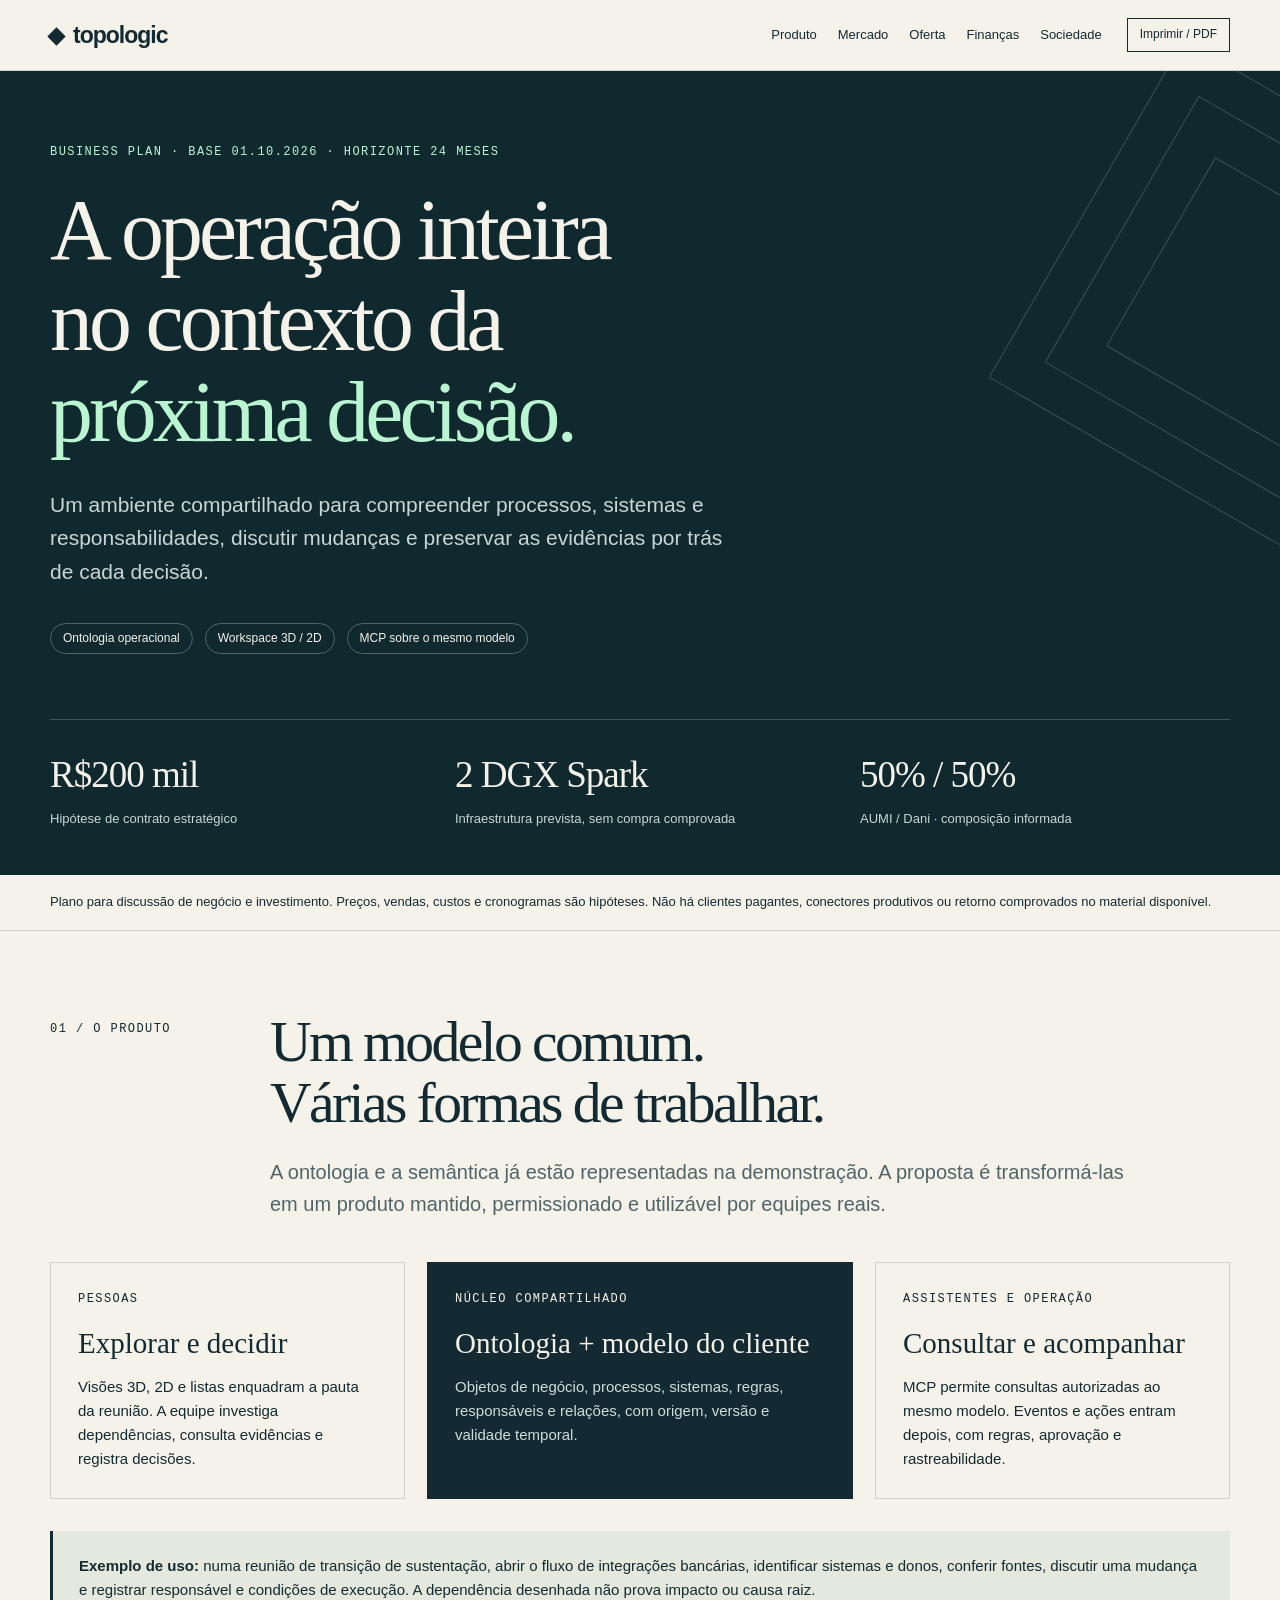
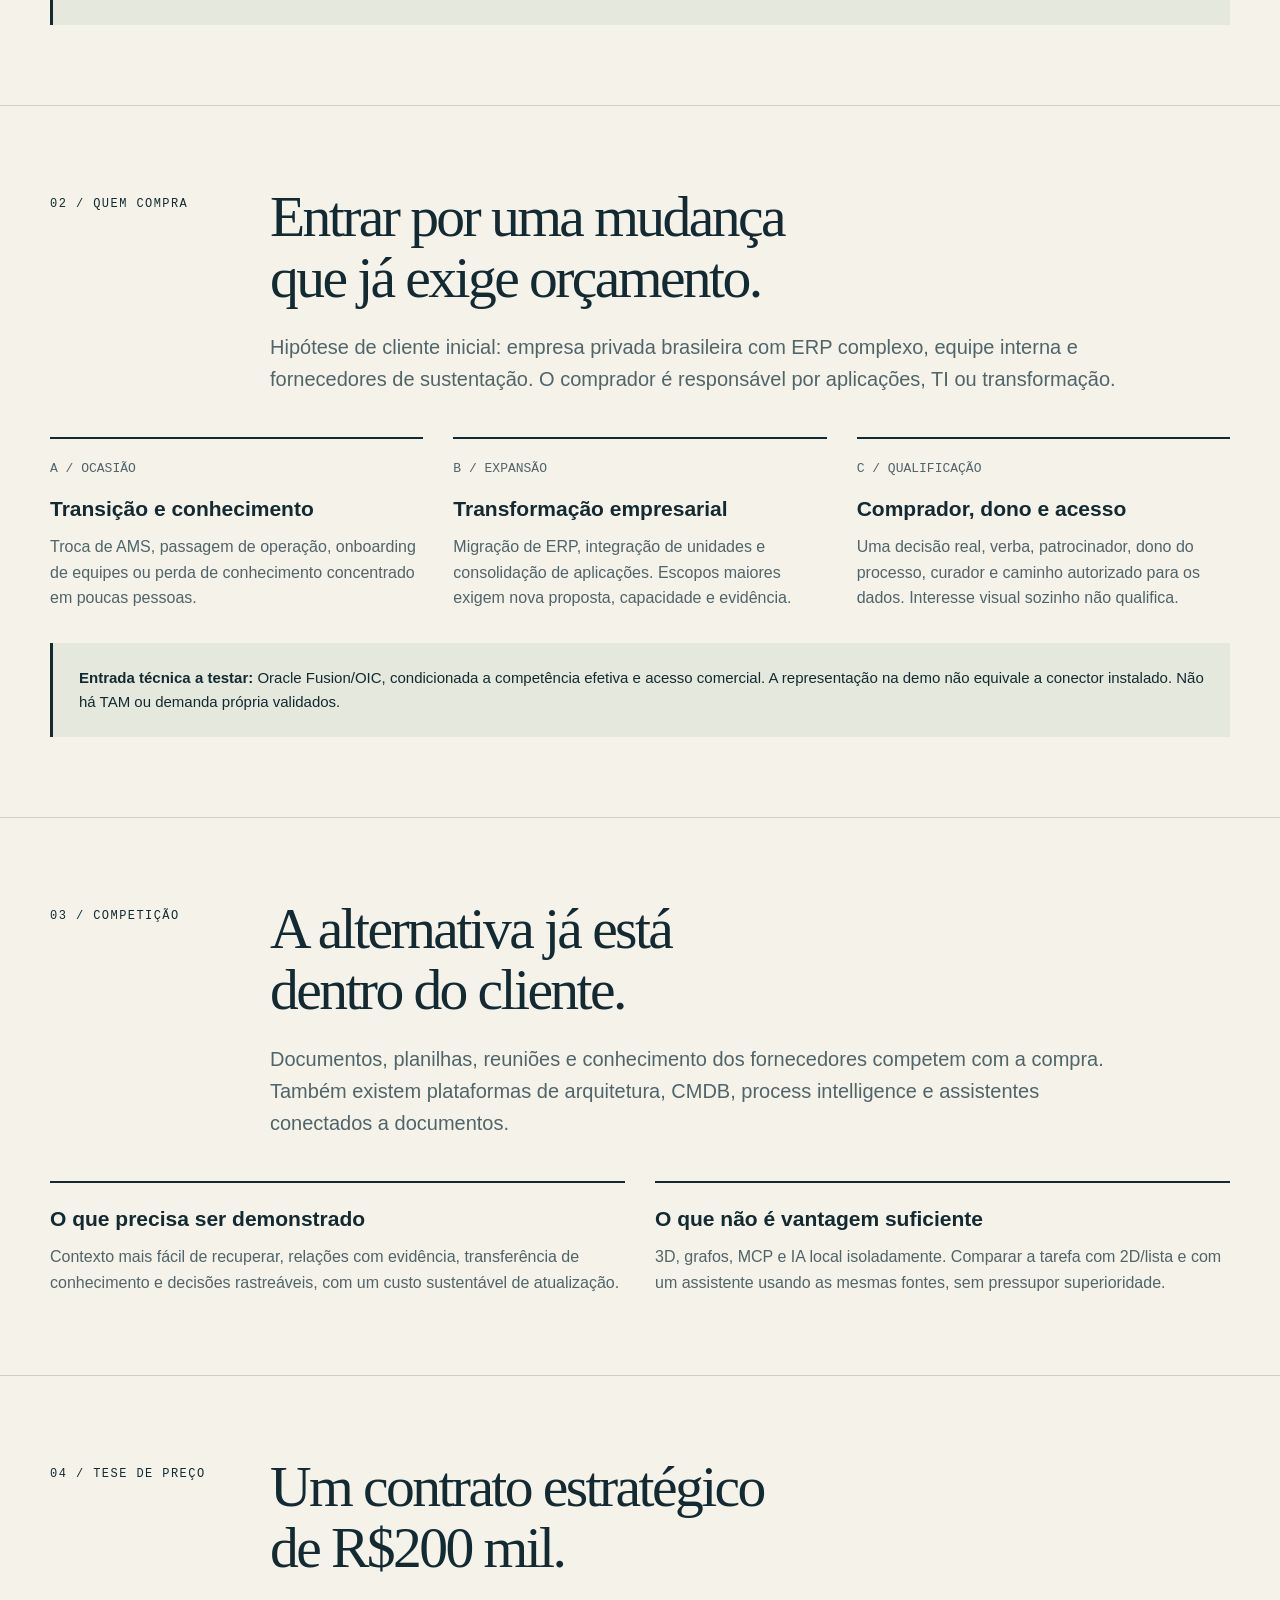
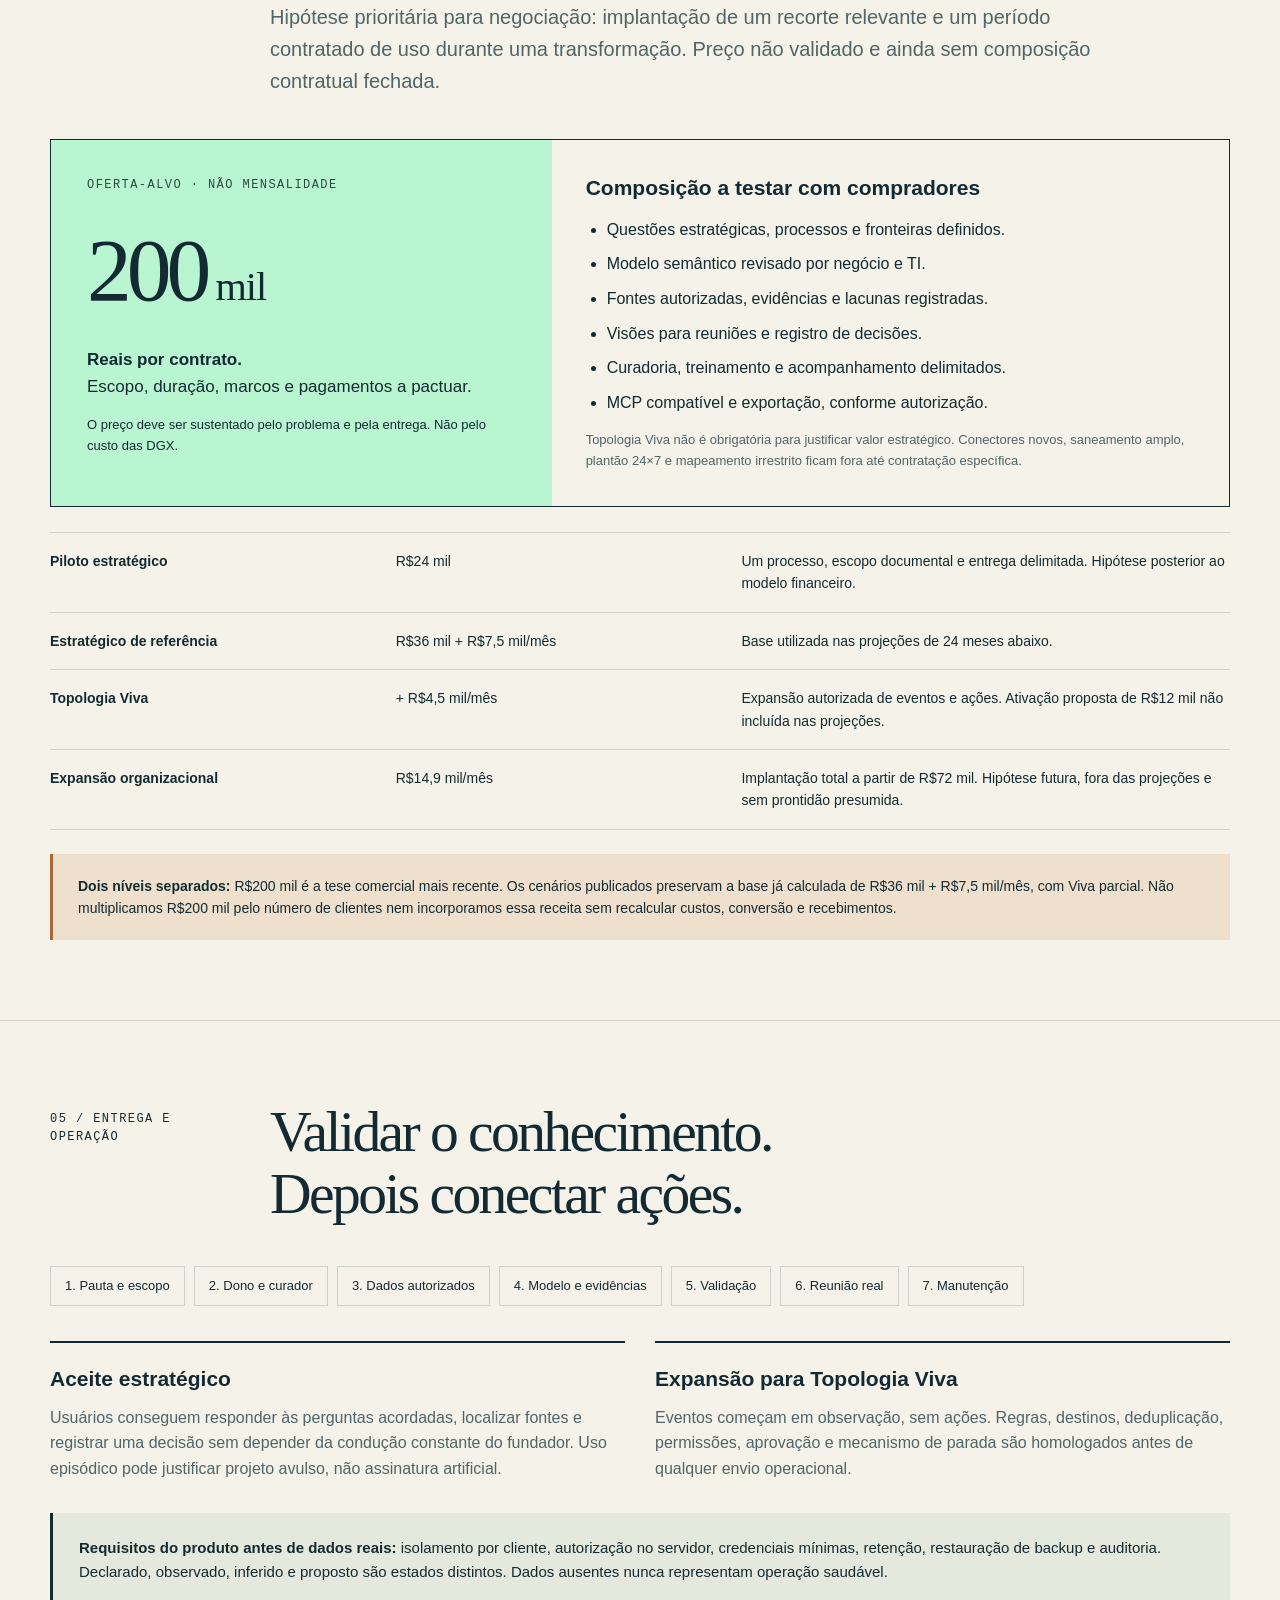
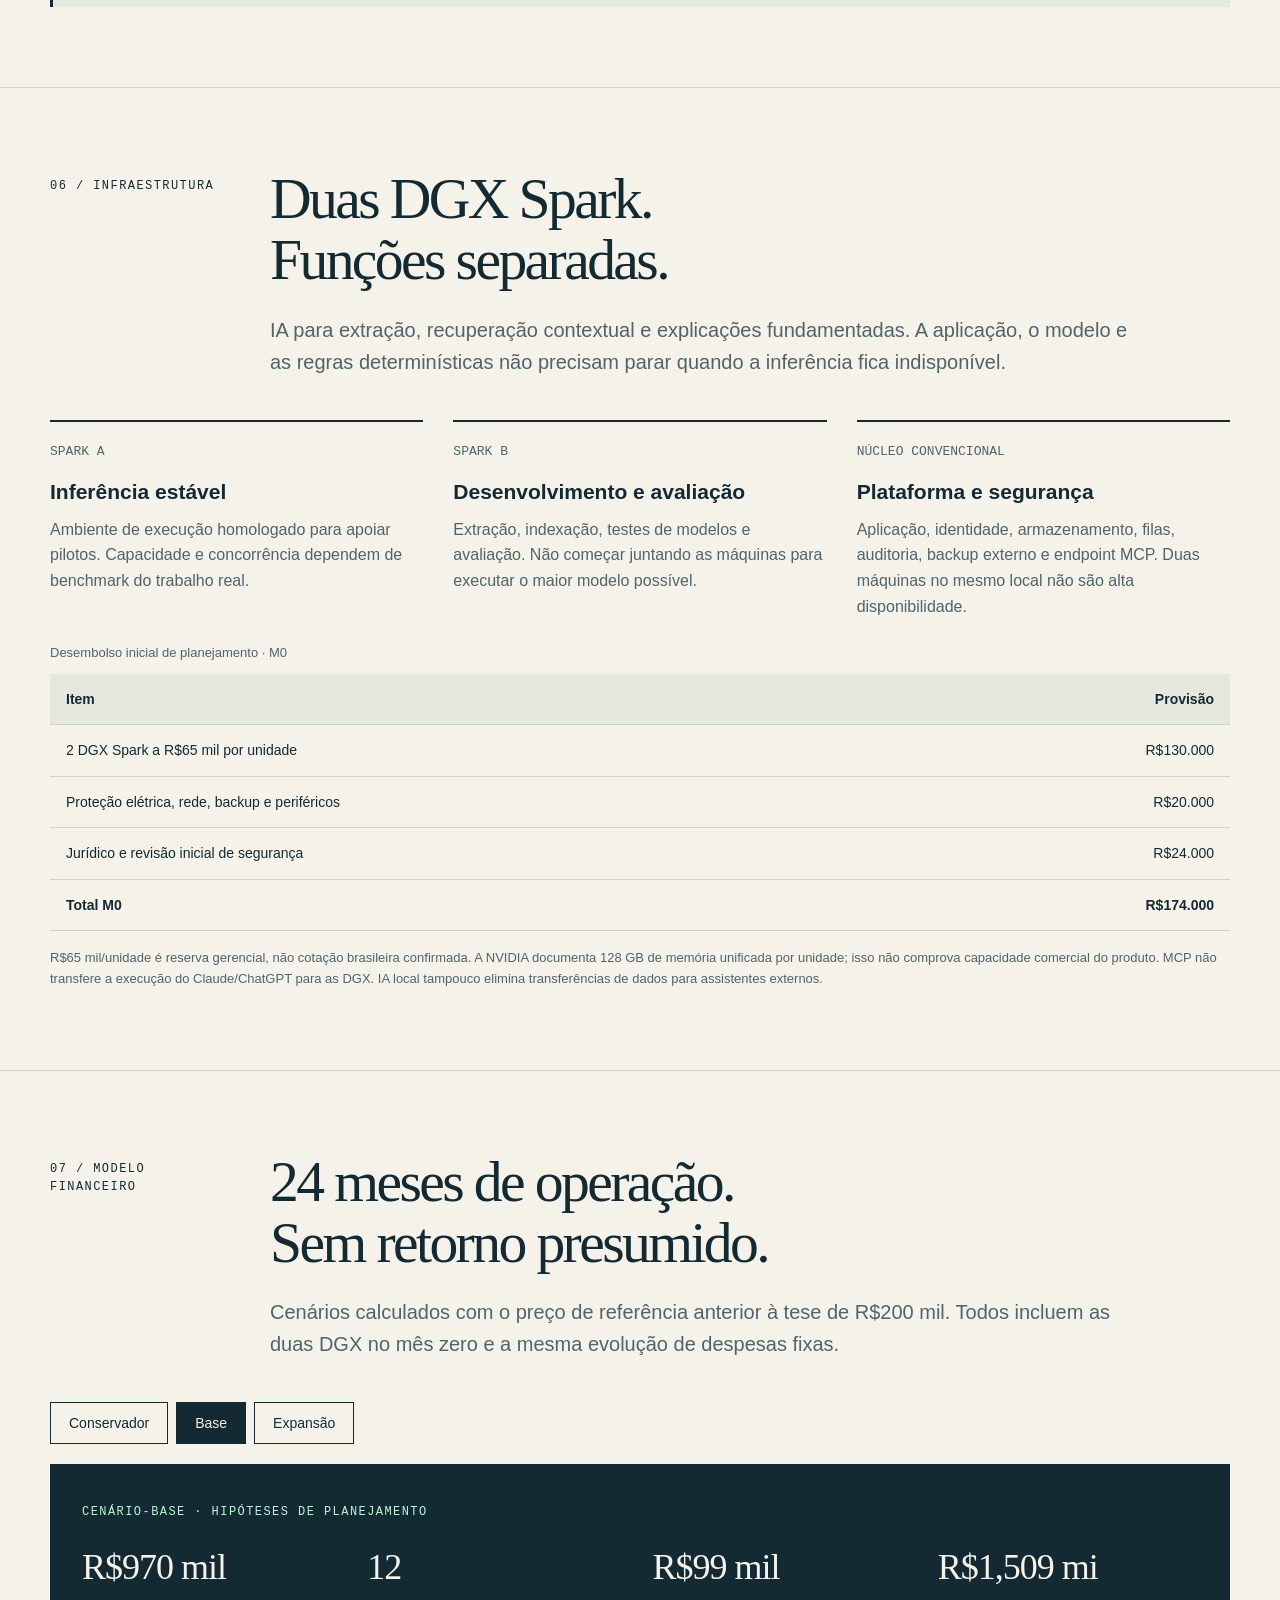
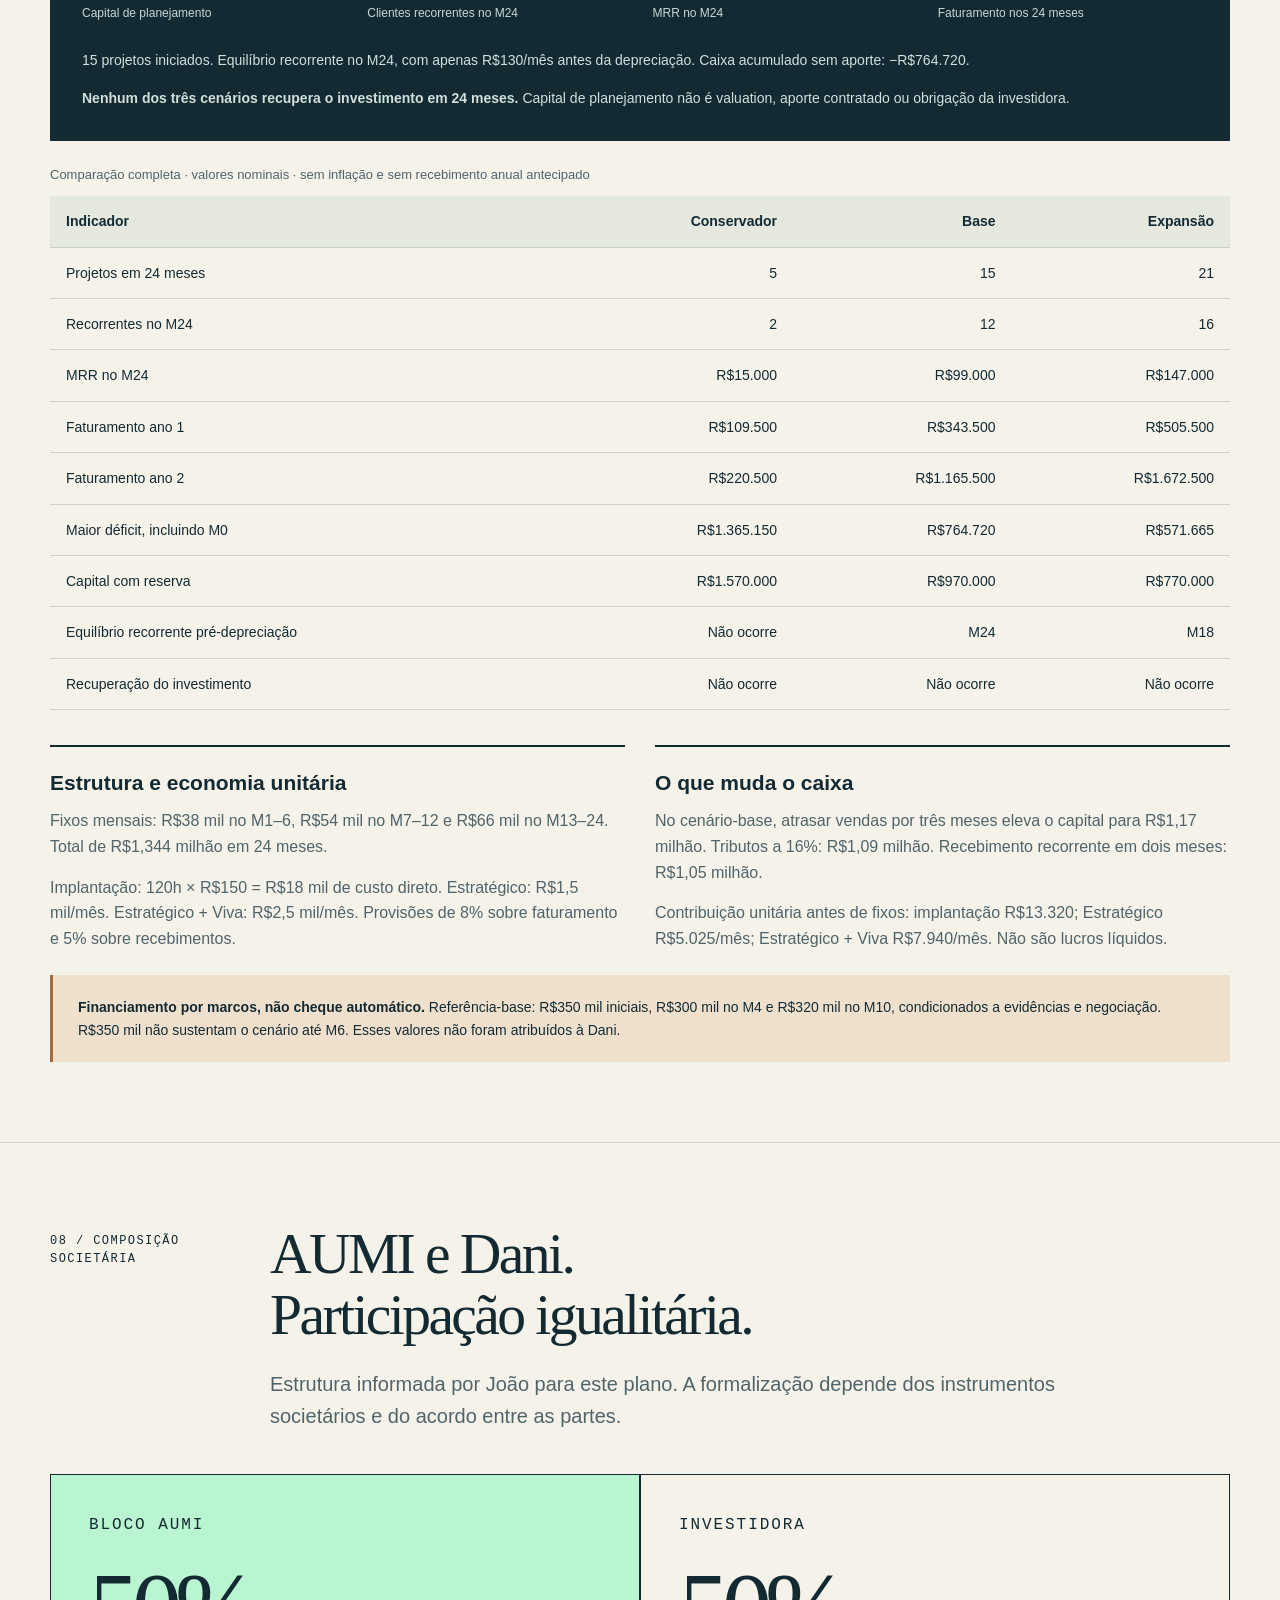
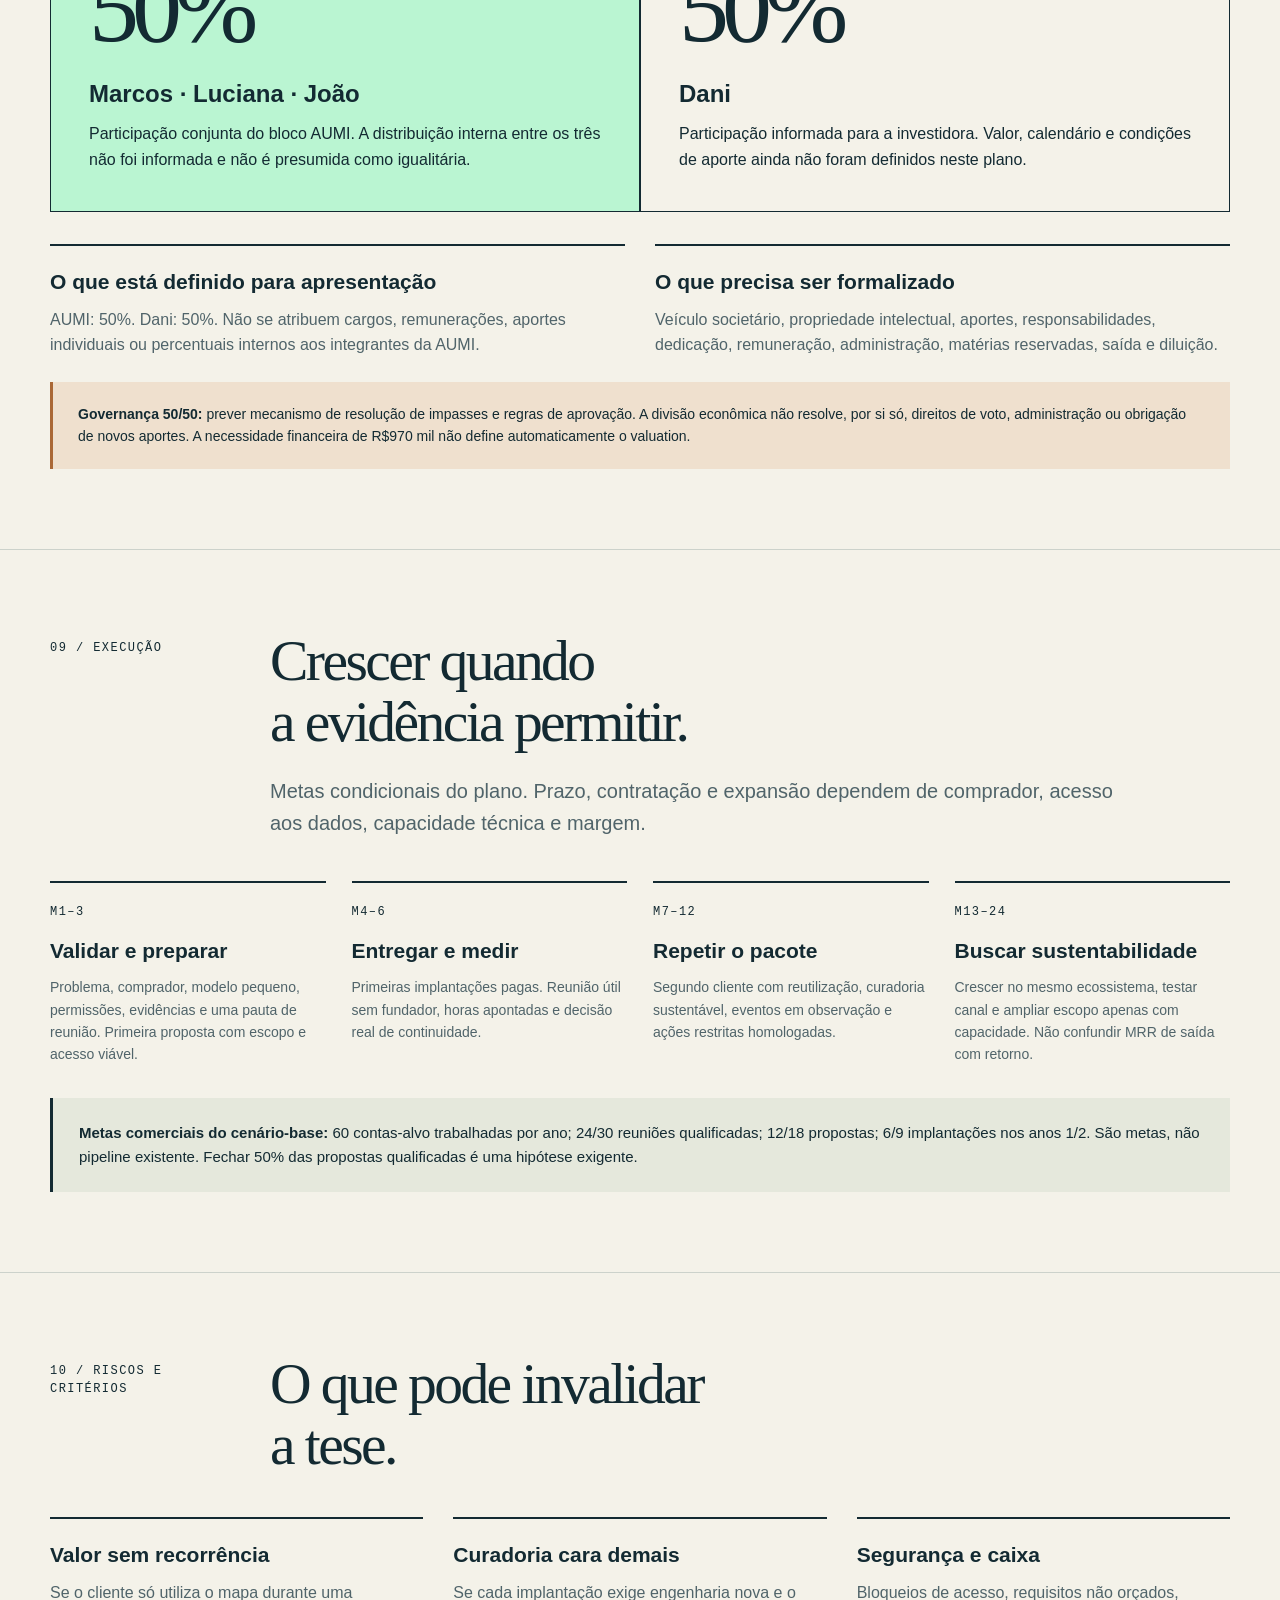
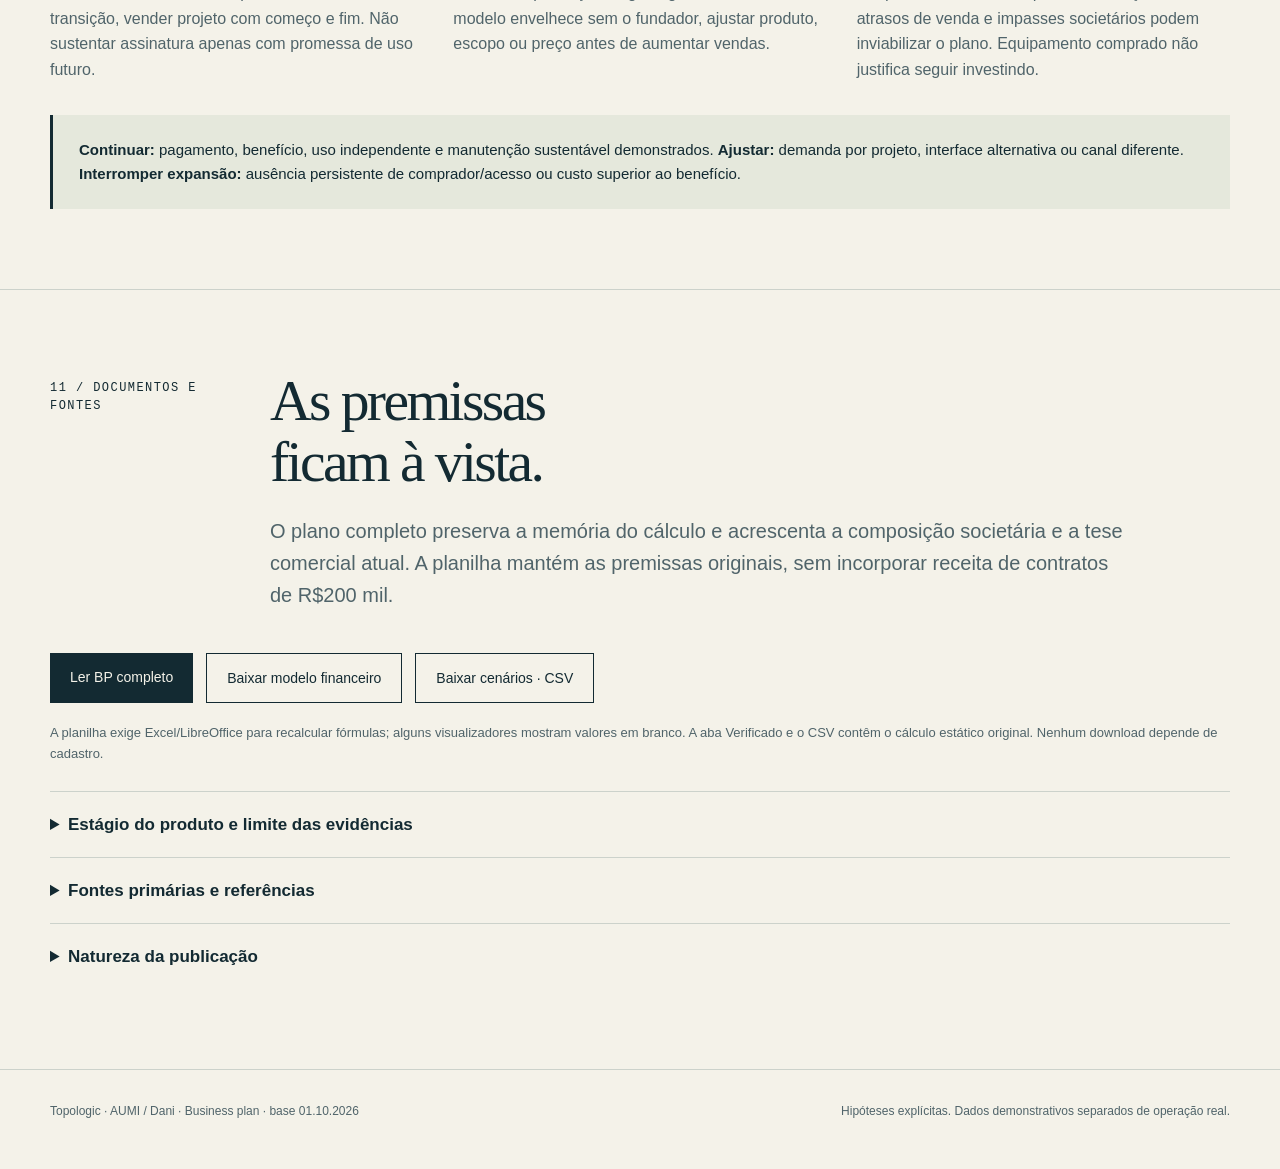
==== index.html @ 113eb2a5 "Publish Topologic BP with AUMI 50 percent and Dani 50 percent" ====
<!doctype html>
<html lang="pt-BR">
<head>
<meta charset="utf-8"><meta name="viewport" content="width=device-width,initial-scale=1">
<meta name="description" content="Topologic: business plan, tese comercial, cenários de 24 meses e composição societária AUMI 50% / Dani 50%.">
<meta name="robots" content="noindex,nofollow"><meta name="color-scheme" content="light dark">
<title>Topologic · Business plan</title>
<style>
:root{--ink:#132a32;--muted:#50646a;--paper:#f4f2e9;--line:#ccd2cb;--accent:#baf5d2;--dark:#10292f;--orange:#eab788;--max:1180px}*{box-sizing:border-box}html{scroll-behavior:smooth;scroll-padding-top:85px}body{margin:0;background:var(--paper);color:var(--ink);font:17px/1.6 'Trebuchet MS',sans-serif}a{color:inherit;text-underline-offset:4px}button,a{touch-action:manipulation}button{font:inherit;cursor:pointer}button:focus-visible,a:focus-visible{outline:3px solid #c86426;outline-offset:5px}h1,h2,h3,p{margin:0}h1,h2{font-family:Georgia,'Times New Roman',serif;font-weight:400;letter-spacing:-.045em;line-height:1.06}h1{font-size:clamp(54px,6.7vw,94px);max-width:840px}h2{font-size:clamp(36px,4.5vw,62px);max-width:900px}h3{font-size:21px;line-height:1.3;margin-bottom:12px}p+p{margin-top:15px}.wrap{width:min(var(--max),calc(100% - 80px));margin:auto}.label{font:12px/1.5 'Consolas',monospace;text-transform:uppercase;letter-spacing:.12em}.muted{color:var(--muted)}.topbar{position:sticky;top:0;z-index:5;background:rgba(244,242,233,.97);border-bottom:1px solid var(--line)}.topbar .wrap{display:flex;align-items:center;gap:25px;min-height:70px}.brand{font-size:23px;font-weight:700;letter-spacing:-1px;text-decoration:none}.brand-mark{display:inline-block;width:13px;height:13px;background:var(--ink);transform:rotate(45deg);margin-right:10px}nav{display:flex;gap:21px;margin-left:auto;font-size:13px}nav a{text-decoration:none}.print{border:1px solid var(--ink);background:transparent;padding:6px 12px;font-size:12px}.progress{height:2px;background:var(--ink);width:0;position:absolute;bottom:-1px}.hero{background:var(--dark);color:var(--paper);position:relative;overflow:hidden;padding:72px 0 44px}.hero .label{color:var(--accent);margin-bottom:25px}.hero h1 em{font-style:normal;color:var(--accent)}.hero .intro{max-width:690px;font-size:21px;color:#c6d7d6;margin:29px 0 34px}.hero-meta{display:flex;flex-wrap:wrap;gap:12px}.pill{border:1px solid #4c686b;padding:5px 12px;border-radius:30px;font-size:12px}.hero-art{position:absolute;width:390px;height:390px;right:-170px;top:40px;border:1px solid #345359;transform:rotate(30deg);pointer-events:none}.hero-art:before,.hero-art:after{content:'';position:absolute;inset:40px;border:1px solid #345359}.hero-art:after{inset:85px}.hero-stats{display:grid;grid-template-columns:repeat(3,1fr);border-top:1px solid #3c565b;margin-top:65px;padding-top:25px;gap:35px}.hero-stats strong{display:block;font-family:Georgia,serif;font-weight:400;font-size:37px;letter-spacing:-1px}.hero-stats span{font-size:13px;color:#c6d7d6}.notice{font-size:13px;padding:17px 0;border-bottom:1px solid var(--line)}section{padding:80px 0;border-bottom:1px solid var(--line);scroll-margin-top:15px}.section-head{display:grid;grid-template-columns:190px 1fr;gap:30px;margin-bottom:42px}.section-head .label{padding-top:9px}.lede{font-size:20px;max-width:860px;margin-top:23px;color:var(--muted)}.grid{display:grid;grid-template-columns:repeat(3,1fr);gap:30px}.grid.two{grid-template-columns:repeat(2,1fr)}.block{border-top:2px solid var(--ink);padding-top:22px}.block p{font-size:16px;color:var(--muted)}.number{font:13px 'Consolas',monospace;color:var(--muted);display:block;margin-bottom:19px}.band{margin-top:32px;padding:23px 26px;background:#e5e8dc;border-left:3px solid var(--ink)}.band p{font-size:15px}.model{display:grid;grid-template-columns:1fr 1.2fr 1fr;gap:22px;align-items:stretch}.node{border:1px solid var(--line);padding:27px}.node.core{background:var(--ink);color:var(--paper);border-color:var(--ink)}.node.core p{color:#cfddda}.node p{font-size:15px}.node .label{display:block;margin-bottom:17px}.node h3{font-family:Georgia,serif;font-size:29px;font-weight:400}.sequence{display:flex;flex-wrap:wrap;gap:9px;margin-top:27px}.sequence span{border:1px solid var(--line);padding:9px 14px;font-size:13px}.offer{display:grid;grid-template-columns:.85fr 1.15fr;border:1px solid var(--ink)}.offer-price{padding:36px;background:var(--accent)}.offer-price .price{font-family:Georgia,serif;font-size:clamp(64px,7vw,100px);line-height:1.2;letter-spacing:-5px;margin:22px 0}.offer-price .label{color:#284c3e}.offer-scope{padding:34px}.offer-scope ul{padding-left:21px;margin:15px 0;font-size:16px}.offer-scope li{margin:9px 0}.small{font-size:13px!important}.pricing-list{margin-top:25px;border-bottom:1px solid var(--line)}.pricing-row{display:grid;grid-template-columns:1fr 1fr 1.5fr;gap:20px;padding:17px 0;border-top:1px solid var(--line);font-size:14px}.pricing-row strong{font-weight:700}.table-wrap{overflow-x:auto;margin-top:24px}table{width:100%;border-collapse:collapse;font-size:14px;font-variant-numeric:tabular-nums}th,td{text-align:left;padding:14px 16px;border-bottom:1px solid var(--line)}th{background:#e4e8df;font-weight:700}td:not(:first-child),th:not(:first-child){text-align:right;white-space:nowrap}.table-wrap caption{text-align:left;font-size:13px;color:var(--muted);padding-bottom:10px}.scenario-tabs{display:flex;flex-wrap:wrap;gap:8px;margin-bottom:20px}.scenario-tabs button{border:1px solid var(--ink);background:transparent;color:var(--ink);padding:9px 18px;font-size:14px}.scenario-tabs button[aria-pressed=true]{background:var(--ink);color:var(--paper)}.scenario-panel{background:var(--ink);color:var(--paper);padding:32px}.scenario-panel .label{color:var(--accent)}.scenario-numbers{display:grid;grid-template-columns:repeat(4,1fr);gap:25px;margin:23px 0}.scenario-numbers strong{font:36px/1.2 Georgia,serif;letter-spacing:-1px;display:block;margin-bottom:9px}.scenario-numbers span{font-size:12px;color:#c6d7d6}.scenario-panel p{font-size:14px;color:#d2dfdc}.scenario-panel p:last-child{margin-top:16px}.caution{background:#efe0ce;border-left:3px solid #aa6836;padding:21px 25px;font-size:14px;margin-top:24px}.ownership{display:grid;grid-template-columns:1fr 1fr;gap:2px;background:var(--ink);border:1px solid var(--ink)}.owner{padding:38px;background:var(--paper)}.owner:first-child{background:var(--accent)}.owner .share{font-family:Georgia,serif;font-size:100px;letter-spacing:-7px;line-height:1.15;margin:13px 0}.owner h3{font-size:24px}.owner p{font-size:16px}.timeline{display:grid;grid-template-columns:repeat(4,1fr);gap:26px}.timeline article{border-top:2px solid var(--ink);padding-top:20px}.timeline .label{display:block;margin-bottom:16px}.timeline p{font-size:14px;color:var(--muted)}.downloads{display:flex;gap:13px;flex-wrap:wrap;margin-top:28px}.button{display:inline-block;background:var(--ink);color:var(--paper);padding:13px 20px;text-decoration:none;font-size:14px}.button.secondary{background:transparent;border:1px solid var(--ink);color:var(--ink)}details{border-top:1px solid var(--line);padding:19px 0}summary{cursor:pointer;font-size:17px;font-weight:700}details p,details ul{margin-top:15px;font-size:15px;color:var(--muted)}footer{padding:32px 0 48px;font-size:12px;color:var(--muted)}.foot-row{display:flex;justify-content:space-between;gap:20px}.skip{position:absolute;left:-10000px}.skip:focus{left:20px;top:10px;z-index:20;background:white;padding:12px}.no-print{display:block}
button{color:inherit}
@media(min-width:1600px){.hero-art{right:calc((100vw - 1500px)/2 - 100px)}}
@media(max-width:900px){.wrap{width:calc(100% - 40px)}.section-head{grid-template-columns:1fr;gap:14px}.model{grid-template-columns:1fr}.grid{gap:22px}.timeline{grid-template-columns:repeat(2,1fr)}.scenario-numbers{grid-template-columns:repeat(2,1fr)}nav{gap:13px}nav a:nth-child(2){display:none}.hero-art{opacity:.45}.hero h1{position:relative}.offer{grid-template-columns:1fr 1.15fr}.offer-price,.offer-scope{padding:25px}}
@media(max-width:600px){body{font-size:16px}.topbar .wrap{gap:12px;min-height:63px}.brand{font-size:20px}nav{font-size:12px;gap:12px}nav a:first-child,nav a:nth-child(3){display:none}.print{font-size:11px;padding:5px 8px}.hero{padding-top:44px}.hero h1{font-size:53px}.hero .intro{font-size:18px}.hero-stats{gap:18px;margin-top:43px;grid-template-columns:1fr}.hero-stats strong{font-size:32px}.hero-stats>div{border-bottom:1px solid #3c565b;padding-bottom:14px}.hero-stats span{font-size:12px}section{padding:53px 0}.section-head{margin-bottom:29px}.grid,.grid.two,.offer,.ownership{grid-template-columns:1fr}.owner{padding:28px}.owner .share{font-size:80px}.offer-price .price{font-size:80px}.pricing-row{grid-template-columns:1fr;gap:5px}.scenario-panel{padding:23px}.scenario-numbers strong{font-size:30px}.scenario-tabs button{padding:8px 12px;font-size:13px}.timeline{grid-template-columns:1fr}.lede{font-size:18px}.foot-row{flex-direction:column}.downloads{flex-direction:column}.downloads a{text-align:center}}
@media(prefers-reduced-motion:reduce){html{scroll-behavior:auto}}
@media print{html{scroll-behavior:auto}body{background:white;color:#132a32;font-size:11pt}.wrap{width:100%}.topbar,.progress,.no-print,.scenario-tabs,.downloads,.skip{display:none!important}.hero{background:white!important;color:#132a32;padding:10px 0 25px}.hero .label,.hero .intro,.hero-stats span{color:#50646a}.hero h1 em{color:#132a32}h1{font-size:42pt}h2{font-size:28pt}.hero-art{display:none}.hero-stats{margin-top:25px}.hero-stats strong{font-size:25pt}section{padding:25px 0}.section-head{grid-template-columns:100px 1fr;gap:20px;margin-bottom:20px}.grid,.timeline{gap:15px}.block,.node,.owner,.scenario-panel,.offer{break-inside:avoid}.scenario-panel{display:none}.table-wrap{overflow:visible}table{font-size:9pt}th,td{padding:8px}.offer-price .price{font-size:50pt}.owner .share{font-size:60pt}.label{font-size:9pt}p{orphans:3;widows:3}details{display:block}footer{padding:20px 0}a{color:inherit}.hero,.offer-price,.owner,.node,.band,.caution,th{print-color-adjust:exact;-webkit-print-color-adjust:exact}@page{size:A4;margin:16mm}}
</style>
</head>
<body>
<a class="skip" href="#produto">Ir para o conteúdo</a>
<header class="topbar"><div class="wrap"><a class="brand" href="#inicio"><span class="brand-mark" aria-hidden="true"></span>topologic</a><nav aria-label="Navegação principal"><a href="#produto">Produto</a><a href="#mercado">Mercado</a><a href="#oferta">Oferta</a><a href="#financeiro">Finanças</a><a href="#sociedade">Sociedade</a></nav><button class="print" id="print" type="button">Imprimir / PDF</button></div><div class="progress" id="progress" aria-hidden="true"></div></header>
<main id="inicio">
<div class="hero"><div class="hero-art" aria-hidden="true"></div><div class="wrap"><p class="label">Business plan · base 01.10.2026 · horizonte 24 meses</p><h1>A operação inteira<br>no contexto da<br><em>próxima decisão.</em></h1><p class="intro">Um ambiente compartilhado para compreender processos, sistemas e responsabilidades, discutir mudanças e preservar as evidências por trás de cada decisão.</p><div class="hero-meta"><span class="pill">Ontologia operacional</span><span class="pill">Workspace 3D / 2D</span><span class="pill">MCP sobre o mesmo modelo</span></div><div class="hero-stats"><div><strong>R$200 mil</strong><span>Hipótese de contrato estratégico</span></div><div><strong>2 DGX Spark</strong><span>Infraestrutura prevista, sem compra comprovada</span></div><div><strong>50% / 50%</strong><span>AUMI / Dani · composição informada</span></div></div></div></div>
<div class="notice"><div class="wrap">Plano para discussão de negócio e investimento. Preços, vendas, custos e cronogramas são hipóteses. Não há clientes pagantes, conectores produtivos ou retorno comprovados no material disponível.</div></div>
<section id="produto"><div class="wrap"><div class="section-head"><p class="label">01 / O produto</p><div><h2>Um modelo comum.<br>Várias formas de trabalhar.</h2><p class="lede">A ontologia e a semântica já estão representadas na demonstração. A proposta é transformá-las em um produto mantido, permissionado e utilizável por equipes reais.</p></div></div><div class="model"><article class="node"><span class="label">Pessoas</span><h3>Explorar e decidir</h3><p>Visões 3D, 2D e listas enquadram a pauta da reunião. A equipe investiga dependências, consulta evidências e registra decisões.</p></article><article class="node core"><span class="label">Núcleo compartilhado</span><h3>Ontologia + modelo do cliente</h3><p>Objetos de negócio, processos, sistemas, regras, responsáveis e relações, com origem, versão e validade temporal.</p></article><article class="node"><span class="label">Assistentes e operação</span><h3>Consultar e acompanhar</h3><p>MCP permite consultas autorizadas ao mesmo modelo. Eventos e ações entram depois, com regras, aprovação e rastreabilidade.</p></article></div><div class="band"><p><strong>Exemplo de uso:</strong> numa reunião de transição de sustentação, abrir o fluxo de integrações bancárias, identificar sistemas e donos, conferir fontes, discutir uma mudança e registrar responsável e condições de execução. A dependência desenhada não prova impacto ou causa raiz.</p></div></div></section>
<section id="mercado"><div class="wrap"><div class="section-head"><p class="label">02 / Quem compra</p><div><h2>Entrar por uma mudança<br>que já exige orçamento.</h2><p class="lede">Hipótese de cliente inicial: empresa privada brasileira com ERP complexo, equipe interna e fornecedores de sustentação. O comprador é responsável por aplicações, TI ou transformação.</p></div></div><div class="grid"><article class="block"><span class="number">A / OCASIÃO</span><h3>Transição e conhecimento</h3><p>Troca de AMS, passagem de operação, onboarding de equipes ou perda de conhecimento concentrado em poucas pessoas.</p></article><article class="block"><span class="number">B / EXPANSÃO</span><h3>Transformação empresarial</h3><p>Migração de ERP, integração de unidades e consolidação de aplicações. Escopos maiores exigem nova proposta, capacidade e evidência.</p></article><article class="block"><span class="number">C / QUALIFICAÇÃO</span><h3>Comprador, dono e acesso</h3><p>Uma decisão real, verba, patrocinador, dono do processo, curador e caminho autorizado para os dados. Interesse visual sozinho não qualifica.</p></article></div><div class="band"><p><strong>Entrada técnica a testar:</strong> Oracle Fusion/OIC, condicionada a competência efetiva e acesso comercial. A representação na demo não equivale a conector instalado. Não há TAM ou demanda própria validados.</p></div></div></section>
<section id="diferencial"><div class="wrap"><div class="section-head"><p class="label">03 / Competição</p><div><h2>A alternativa já está<br>dentro do cliente.</h2><p class="lede">Documentos, planilhas, reuniões e conhecimento dos fornecedores competem com a compra. Também existem plataformas de arquitetura, CMDB, process intelligence e assistentes conectados a documentos.</p></div></div><div class="grid two"><article class="block"><h3>O que precisa ser demonstrado</h3><p>Contexto mais fácil de recuperar, relações com evidência, transferência de conhecimento e decisões rastreáveis, com um custo sustentável de atualização.</p></article><article class="block"><h3>O que não é vantagem suficiente</h3><p>3D, grafos, MCP e IA local isoladamente. Comparar a tarefa com 2D/lista e com um assistente usando as mesmas fontes, sem pressupor superioridade.</p></article></div></div></section>
<section id="oferta"><div class="wrap"><div class="section-head"><p class="label">04 / Tese de preço</p><div><h2>Um contrato estratégico<br>de R$200 mil.</h2><p class="lede">Hipótese prioritária para negociação: implantação de um recorte relevante e um período contratado de uso durante uma transformação. Preço não validado e ainda sem composição contratual fechada.</p></div></div><div class="offer"><div class="offer-price"><p class="label">Oferta-alvo · não mensalidade</p><p class="price">200<span style="font-size:.45em;letter-spacing:-1px"> mil</span></p><p><strong>Reais por contrato.</strong><br>Escopo, duração, marcos e pagamentos a pactuar.</p><p class="small">O preço deve ser sustentado pelo problema e pela entrega. Não pelo custo das DGX.</p></div><div class="offer-scope"><h3>Composição a testar com compradores</h3><ul><li>Questões estratégicas, processos e fronteiras definidos.</li><li>Modelo semântico revisado por negócio e TI.</li><li>Fontes autorizadas, evidências e lacunas registradas.</li><li>Visões para reuniões e registro de decisões.</li><li>Curadoria, treinamento e acompanhamento delimitados.</li><li>MCP compatível e exportação, conforme autorização.</li></ul><p class="small muted">Topologia Viva não é obrigatória para justificar valor estratégico. Conectores novos, saneamento amplo, plantão 24×7 e mapeamento irrestrito ficam fora até contratação específica.</p></div></div><div class="pricing-list"><div class="pricing-row"><strong>Piloto estratégico</strong><span>R$24 mil</span><span>Um processo, escopo documental e entrega delimitada. Hipótese posterior ao modelo financeiro.</span></div><div class="pricing-row"><strong>Estratégico de referência</strong><span>R$36 mil + R$7,5 mil/mês</span><span>Base utilizada nas projeções de 24 meses abaixo.</span></div><div class="pricing-row"><strong>Topologia Viva</strong><span>+ R$4,5 mil/mês</span><span>Expansão autorizada de eventos e ações. Ativação proposta de R$12 mil não incluída nas projeções.</span></div><div class="pricing-row"><strong>Expansão organizacional</strong><span>R$14,9 mil/mês</span><span>Implantação total a partir de R$72 mil. Hipótese futura, fora das projeções e sem prontidão presumida.</span></div></div><div class="caution"><strong>Dois níveis separados:</strong> R$200 mil é a tese comercial mais recente. Os cenários publicados preservam a base já calculada de R$36 mil + R$7,5 mil/mês, com Viva parcial. Não multiplicamos R$200 mil pelo número de clientes nem incorporamos essa receita sem recalcular custos, conversão e recebimentos.</div></div></section>
<section id="entrega"><div class="wrap"><div class="section-head"><p class="label">05 / Entrega e operação</p><div><h2>Validar o conhecimento.<br>Depois conectar ações.</h2></div></div><div class="sequence" aria-label="Sequência de implantação"><span>1. Pauta e escopo</span><span>2. Dono e curador</span><span>3. Dados autorizados</span><span>4. Modelo e evidências</span><span>5. Validação</span><span>6. Reunião real</span><span>7. Manutenção</span></div><div class="grid two" style="margin-top:35px"><article class="block"><h3>Aceite estratégico</h3><p>Usuários conseguem responder às perguntas acordadas, localizar fontes e registrar uma decisão sem depender da condução constante do fundador. Uso episódico pode justificar projeto avulso, não assinatura artificial.</p></article><article class="block"><h3>Expansão para Topologia Viva</h3><p>Eventos começam em observação, sem ações. Regras, destinos, deduplicação, permissões, aprovação e mecanismo de parada são homologados antes de qualquer envio operacional.</p></article></div><div class="band"><p><strong>Requisitos do produto antes de dados reais:</strong> isolamento por cliente, autorização no servidor, credenciais mínimas, retenção, restauração de backup e auditoria. Declarado, observado, inferido e proposto são estados distintos. Dados ausentes nunca representam operação saudável.</p></div></div></section>
<section id="infra"><div class="wrap"><div class="section-head"><p class="label">06 / Infraestrutura</p><div><h2>Duas DGX Spark.<br>Funções separadas.</h2><p class="lede">IA para extração, recuperação contextual e explicações fundamentadas. A aplicação, o modelo e as regras determinísticas não precisam parar quando a inferência fica indisponível.</p></div></div><div class="grid"><article class="block"><span class="number">SPARK A</span><h3>Inferência estável</h3><p>Ambiente de execução homologado para apoiar pilotos. Capacidade e concorrência dependem de benchmark do trabalho real.</p></article><article class="block"><span class="number">SPARK B</span><h3>Desenvolvimento e avaliação</h3><p>Extração, indexação, testes de modelos e avaliação. Não começar juntando as máquinas para executar o maior modelo possível.</p></article><article class="block"><span class="number">NÚCLEO CONVENCIONAL</span><h3>Plataforma e segurança</h3><p>Aplicação, identidade, armazenamento, filas, auditoria, backup externo e endpoint MCP. Duas máquinas no mesmo local não são alta disponibilidade.</p></article></div><div class="table-wrap"><table><caption>Desembolso inicial de planejamento · M0</caption><thead><tr><th>Item</th><th>Provisão</th></tr></thead><tbody><tr><td>2 DGX Spark a R$65 mil por unidade</td><td>R$130.000</td></tr><tr><td>Proteção elétrica, rede, backup e periféricos</td><td>R$20.000</td></tr><tr><td>Jurídico e revisão inicial de segurança</td><td>R$24.000</td></tr><tr><td><strong>Total M0</strong></td><td><strong>R$174.000</strong></td></tr></tbody></table></div><p class="small muted" style="margin-top:17px">R$65 mil/unidade é reserva gerencial, não cotação brasileira confirmada. A NVIDIA documenta 128 GB de memória unificada por unidade; isso não comprova capacidade comercial do produto. MCP não transfere a execução do Claude/ChatGPT para as DGX. IA local tampouco elimina transferências de dados para assistentes externos.</p></div></section>
<section id="financeiro"><div class="wrap"><div class="section-head"><p class="label">07 / Modelo financeiro</p><div><h2>24 meses de operação.<br>Sem retorno presumido.</h2><p class="lede">Cenários calculados com o preço de referência anterior à tese de R$200 mil. Todos incluem as duas DGX no mês zero e a mesma evolução de despesas fixas.</p></div></div><div class="scenario-tabs" role="group" aria-label="Selecionar cenário financeiro"><button type="button" data-scenario="conservador" aria-pressed="false">Conservador</button><button type="button" data-scenario="base" aria-pressed="true">Base</button><button type="button" data-scenario="expansao" aria-pressed="false">Expansão</button></div><div class="scenario-panel" aria-live="polite" aria-atomic="true"><span class="label" id="scenario-label">Cenário-base · hipóteses de planejamento</span><div class="scenario-numbers"><div><strong id="sc-capital">R$970 mil</strong><span>Capital de planejamento</span></div><div><strong id="sc-active">12</strong><span>Clientes recorrentes no M24</span></div><div><strong id="sc-mrr">R$99 mil</strong><span>MRR no M24</span></div><div><strong id="sc-revenue">R$1,509 mi</strong><span>Faturamento nos 24 meses</span></div></div><p id="sc-detail">15 projetos iniciados. Equilíbrio recorrente no M24, com apenas R$130/mês antes da depreciação. Caixa acumulado sem aporte: −R$764.720.</p><p><strong>Nenhum dos três cenários recupera o investimento em 24 meses.</strong> Capital de planejamento não é valuation, aporte contratado ou obrigação da investidora.</p></div><div class="table-wrap"><table><caption>Comparação completa · valores nominais · sem inflação e sem recebimento anual antecipado</caption><thead><tr><th>Indicador</th><th>Conservador</th><th>Base</th><th>Expansão</th></tr></thead><tbody><tr><td>Projetos em 24 meses</td><td>5</td><td>15</td><td>21</td></tr><tr><td>Recorrentes no M24</td><td>2</td><td>12</td><td>16</td></tr><tr><td>MRR no M24</td><td>R$15.000</td><td>R$99.000</td><td>R$147.000</td></tr><tr><td>Faturamento ano 1</td><td>R$109.500</td><td>R$343.500</td><td>R$505.500</td></tr><tr><td>Faturamento ano 2</td><td>R$220.500</td><td>R$1.165.500</td><td>R$1.672.500</td></tr><tr><td>Maior déficit, incluindo M0</td><td>R$1.365.150</td><td>R$764.720</td><td>R$571.665</td></tr><tr><td>Capital com reserva</td><td>R$1.570.000</td><td>R$970.000</td><td>R$770.000</td></tr><tr><td>Equilíbrio recorrente pré-depreciação</td><td>Não ocorre</td><td>M24</td><td>M18</td></tr><tr><td>Recuperação do investimento</td><td>Não ocorre</td><td>Não ocorre</td><td>Não ocorre</td></tr></tbody></table></div><div class="grid two" style="margin-top:35px"><article class="block"><h3>Estrutura e economia unitária</h3><p>Fixos mensais: R$38 mil no M1–6, R$54 mil no M7–12 e R$66 mil no M13–24. Total de R$1,344 milhão em 24 meses.</p><p>Implantação: 120h × R$150 = R$18 mil de custo direto. Estratégico: R$1,5 mil/mês. Estratégico + Viva: R$2,5 mil/mês. Provisões de 8% sobre faturamento e 5% sobre recebimentos.</p></article><article class="block"><h3>O que muda o caixa</h3><p>No cenário-base, atrasar vendas por três meses eleva o capital para R$1,17 milhão. Tributos a 16%: R$1,09 milhão. Recebimento recorrente em dois meses: R$1,05 milhão.</p><p>Contribuição unitária antes de fixos: implantação R$13.320; Estratégico R$5.025/mês; Estratégico + Viva R$7.940/mês. Não são lucros líquidos.</p></article></div><div class="caution"><strong>Financiamento por marcos, não cheque automático.</strong> Referência-base: R$350 mil iniciais, R$300 mil no M4 e R$320 mil no M10, condicionados a evidências e negociação. R$350 mil não sustentam o cenário até M6. Esses valores não foram atribuídos à Dani.</div></div></section>
<section id="sociedade"><div class="wrap"><div class="section-head"><p class="label">08 / Composição societária</p><div><h2>AUMI e Dani.<br>Participação igualitária.</h2><p class="lede">Estrutura informada por João para este plano. A formalização depende dos instrumentos societários e do acordo entre as partes.</p></div></div><div class="ownership"><article class="owner"><p class="label">Bloco AUMI</p><p class="share">50%</p><h3>Marcos · Luciana · João</h3><p>Participação conjunta do bloco AUMI. A distribuição interna entre os três não foi informada e não é presumida como igualitária.</p></article><article class="owner"><p class="label">Investidora</p><p class="share">50%</p><h3>Dani</h3><p>Participação informada para a investidora. Valor, calendário e condições de aporte ainda não foram definidos neste plano.</p></article></div><div class="grid two" style="margin-top:32px"><article class="block"><h3>O que está definido para apresentação</h3><p>AUMI: 50%. Dani: 50%. Não se atribuem cargos, remunerações, aportes individuais ou percentuais internos aos integrantes da AUMI.</p></article><article class="block"><h3>O que precisa ser formalizado</h3><p>Veículo societário, propriedade intelectual, aportes, responsabilidades, dedicação, remuneração, administração, matérias reservadas, saída e diluição.</p></article></div><div class="caution"><strong>Governança 50/50:</strong> prever mecanismo de resolução de impasses e regras de aprovação. A divisão econômica não resolve, por si só, direitos de voto, administração ou obrigação de novos aportes. A necessidade financeira de R$970 mil não define automaticamente o valuation.</div></div></section>
<section id="execucao"><div class="wrap"><div class="section-head"><p class="label">09 / Execução</p><div><h2>Crescer quando<br>a evidência permitir.</h2><p class="lede">Metas condicionais do plano. Prazo, contratação e expansão dependem de comprador, acesso aos dados, capacidade técnica e margem.</p></div></div><div class="timeline"><article><span class="label">M1–3</span><h3>Validar e preparar</h3><p>Problema, comprador, modelo pequeno, permissões, evidências e uma pauta de reunião. Primeira proposta com escopo e acesso viável.</p></article><article><span class="label">M4–6</span><h3>Entregar e medir</h3><p>Primeiras implantações pagas. Reunião útil sem fundador, horas apontadas e decisão real de continuidade.</p></article><article><span class="label">M7–12</span><h3>Repetir o pacote</h3><p>Segundo cliente com reutilização, curadoria sustentável, eventos em observação e ações restritas homologadas.</p></article><article><span class="label">M13–24</span><h3>Buscar sustentabilidade</h3><p>Crescer no mesmo ecossistema, testar canal e ampliar escopo apenas com capacidade. Não confundir MRR de saída com retorno.</p></article></div><div class="band"><p><strong>Metas comerciais do cenário-base:</strong> 60 contas-alvo trabalhadas por ano; 24/30 reuniões qualificadas; 12/18 propostas; 6/9 implantações nos anos 1/2. São metas, não pipeline existente. Fechar 50% das propostas qualificadas é uma hipótese exigente.</p></div></div></section>
<section id="riscos"><div class="wrap"><div class="section-head"><p class="label">10 / Riscos e critérios</p><div><h2>O que pode invalidar<br>a tese.</h2></div></div><div class="grid"><article class="block"><h3>Valor sem recorrência</h3><p>Se o cliente só utiliza o mapa durante uma transição, vender projeto com começo e fim. Não sustentar assinatura apenas com promessa de uso futuro.</p></article><article class="block"><h3>Curadoria cara demais</h3><p>Se cada implantação exige engenharia nova e o modelo envelhece sem o fundador, ajustar produto, escopo ou preço antes de aumentar vendas.</p></article><article class="block"><h3>Segurança e caixa</h3><p>Bloqueios de acesso, requisitos não orçados, atrasos de venda e impasses societários podem inviabilizar o plano. Equipamento comprado não justifica seguir investindo.</p></article></div><div class="band"><p><strong>Continuar:</strong> pagamento, benefício, uso independente e manutenção sustentável demonstrados. <strong>Ajustar:</strong> demanda por projeto, interface alternativa ou canal diferente. <strong>Interromper expansão:</strong> ausência persistente de comprador/acesso ou custo superior ao benefício.</p></div></div></section>
<section id="documentos"><div class="wrap"><div class="section-head"><p class="label">11 / Documentos e fontes</p><div><h2>As premissas<br>ficam à vista.</h2><p class="lede">O plano completo preserva a memória do cálculo e acrescenta a composição societária e a tese comercial atual. A planilha mantém as premissas originais, sem incorporar receita de contratos de R$200 mil.</p></div></div><div class="downloads"><a class="button" href="plano-completo.html">Ler BP completo</a><a class="button secondary" href="modelo-financeiro.xlsx" download>Baixar modelo financeiro</a><a class="button secondary" href="cenarios-24-meses.csv" download>Baixar cenários · CSV</a></div><p class="small muted" style="margin:20px 0 26px">A planilha exige Excel/LibreOffice para recalcular fórmulas; alguns visualizadores mostram valores em branco. A aba Verificado e o CSV contêm o cálculo estático original. Nenhum download depende de cadastro.</p><details><summary>Estágio do produto e limite das evidências</summary><p>A demo local foi inspecionada e contém ontologia, objetos, processos, sistemas e exploração visual. Dados, estados e animações demonstrativos não comprovam integração produtiva. Não houve benchmark das DGX, cotação formal, entrevista comercial ou prova de disposição a pagar. As capacidades de produção descritas neste plano são requisitos de entrega, não certificação de prontidão.</p></details><details><summary>Fontes primárias e referências</summary><ul><li><a href="https://docs.nvidia.com/dgx/dgx-spark/hardware.html">NVIDIA · hardware DGX Spark</a> e <a href="https://www.nvidia.com/pt-br/products/workstations/dgx-spark/">produto no Brasil</a>.</li><li><a href="https://developers.openai.com/plugins/concepts/mcp-server">OpenAI · MCP server</a>.</li><li><a href="https://docs.oracle.com/en/cloud/paas/application-integration/oracle-integration-oci/oracle-integration-roles.html">Oracle · funções e permissões</a> e <a href="https://docs.oracle.com/en/cloud/paas/application-integration/rest-api/op-ic-api-integration-v1-monitoring-instances-get.html">API de monitoramento</a>.</li><li><a href="https://cetic.br/pt/tics/pesquisa/2025/empresas/G2/">NIC.br · TIC Empresas 2025, uso de ERP</a>. Adoção de ERP não equivale à demanda por Topologic.</li><li><a href="https://www.leanix.net/en/enterprise-architecture/pricing">SAP LeanIX</a> e <a href="https://www.atlassian.com/collections/service/pricing?bundle=jira-service-management">Atlassian Service Collection</a>.</li><li><a href="https://www.planalto.gov.br/ccivil_03/_Ato2015-2018/2018/Lei/L13709.htm">LGPD</a> e <a href="https://www.gov.br/anpd/pt-br/assuntos/assuntos-internacionais/transferencia-internacional-de-dados">ANPD · transferências internacionais</a>.</li></ul></details><details><summary>Natureza da publicação</summary><p>Apresentação pública de planejamento. Não constitui oferta pública de valores mobiliários, parecer jurídico/tributário, avaliação auditada ou compromisso de investimento. Sem login e sem analytics. A instrução noindex reduz a indexação voluntária, mas não torna o conteúdo privado nem impede cópia e compartilhamento.</p></details></div></section>
</main><footer><div class="wrap foot-row"><span>Topologic · AUMI / Dani · Business plan · base 01.10.2026</span><span>Hipóteses explícitas. Dados demonstrativos separados de operação real.</span></div></footer>
<script>
const scenarios={conservador:{label:'Conservador',capital:'R$1,57 mi',active:'2',mrr:'R$15 mil',revenue:'R$330 mil',detail:'5 projetos iniciados. Sem equilíbrio recorrente no horizonte. Caixa acumulado sem aporte: −R$1.365.150. Manter a estrutura sem vendas expõe o risco, não é recomendação de continuidade.'},base:{label:'Base',capital:'R$970 mil',active:'12',mrr:'R$99 mil',revenue:'R$1,509 mi',detail:'15 projetos iniciados. Equilíbrio recorrente no M24, com apenas R$130/mês antes da depreciação. Caixa acumulado sem aporte: −R$764.720.'},expansao:{label:'Expansão',capital:'R$770 mil',active:'16',mrr:'R$147 mil',revenue:'R$2,178 mi',detail:'21 projetos iniciados. Primeiro equilíbrio recorrente no M18. Caixa acumulado sem aporte no M24: −R$425.290. Mais vendas não significam recuperação do investimento no período.'}};
document.querySelectorAll('[data-scenario]').forEach(button=>button.addEventListener('click',()=>{const selected=scenarios[button.dataset.scenario];document.querySelectorAll('[data-scenario]').forEach(item=>item.setAttribute('aria-pressed',String(item===button)));document.getElementById('scenario-label').textContent='Cenário '+selected.label+' · hipóteses de planejamento';for(const key of ['capital','active','mrr','revenue','detail'])document.getElementById('sc-'+key).textContent=selected[key];}));
document.getElementById('print').addEventListener('click',()=>window.print());
let scheduled=false;function updateProgress(){const total=document.documentElement.scrollHeight-innerHeight;document.getElementById('progress').style.width=(total>0?Math.min(100,scrollY/total*100):100)+'%';scheduled=false;}addEventListener('scroll',()=>{if(!scheduled){scheduled=true;requestAnimationFrame(updateProgress);}},{passive:true});addEventListener('resize',updateProgress);updateProgress();
const detailStates=new Map();addEventListener('beforeprint',()=>document.querySelectorAll('details').forEach(item=>{detailStates.set(item,item.open);item.open=true;}));addEventListener('afterprint',()=>{detailStates.forEach((open,item)=>item.open=open);detailStates.clear();});
</script>
</body></html>
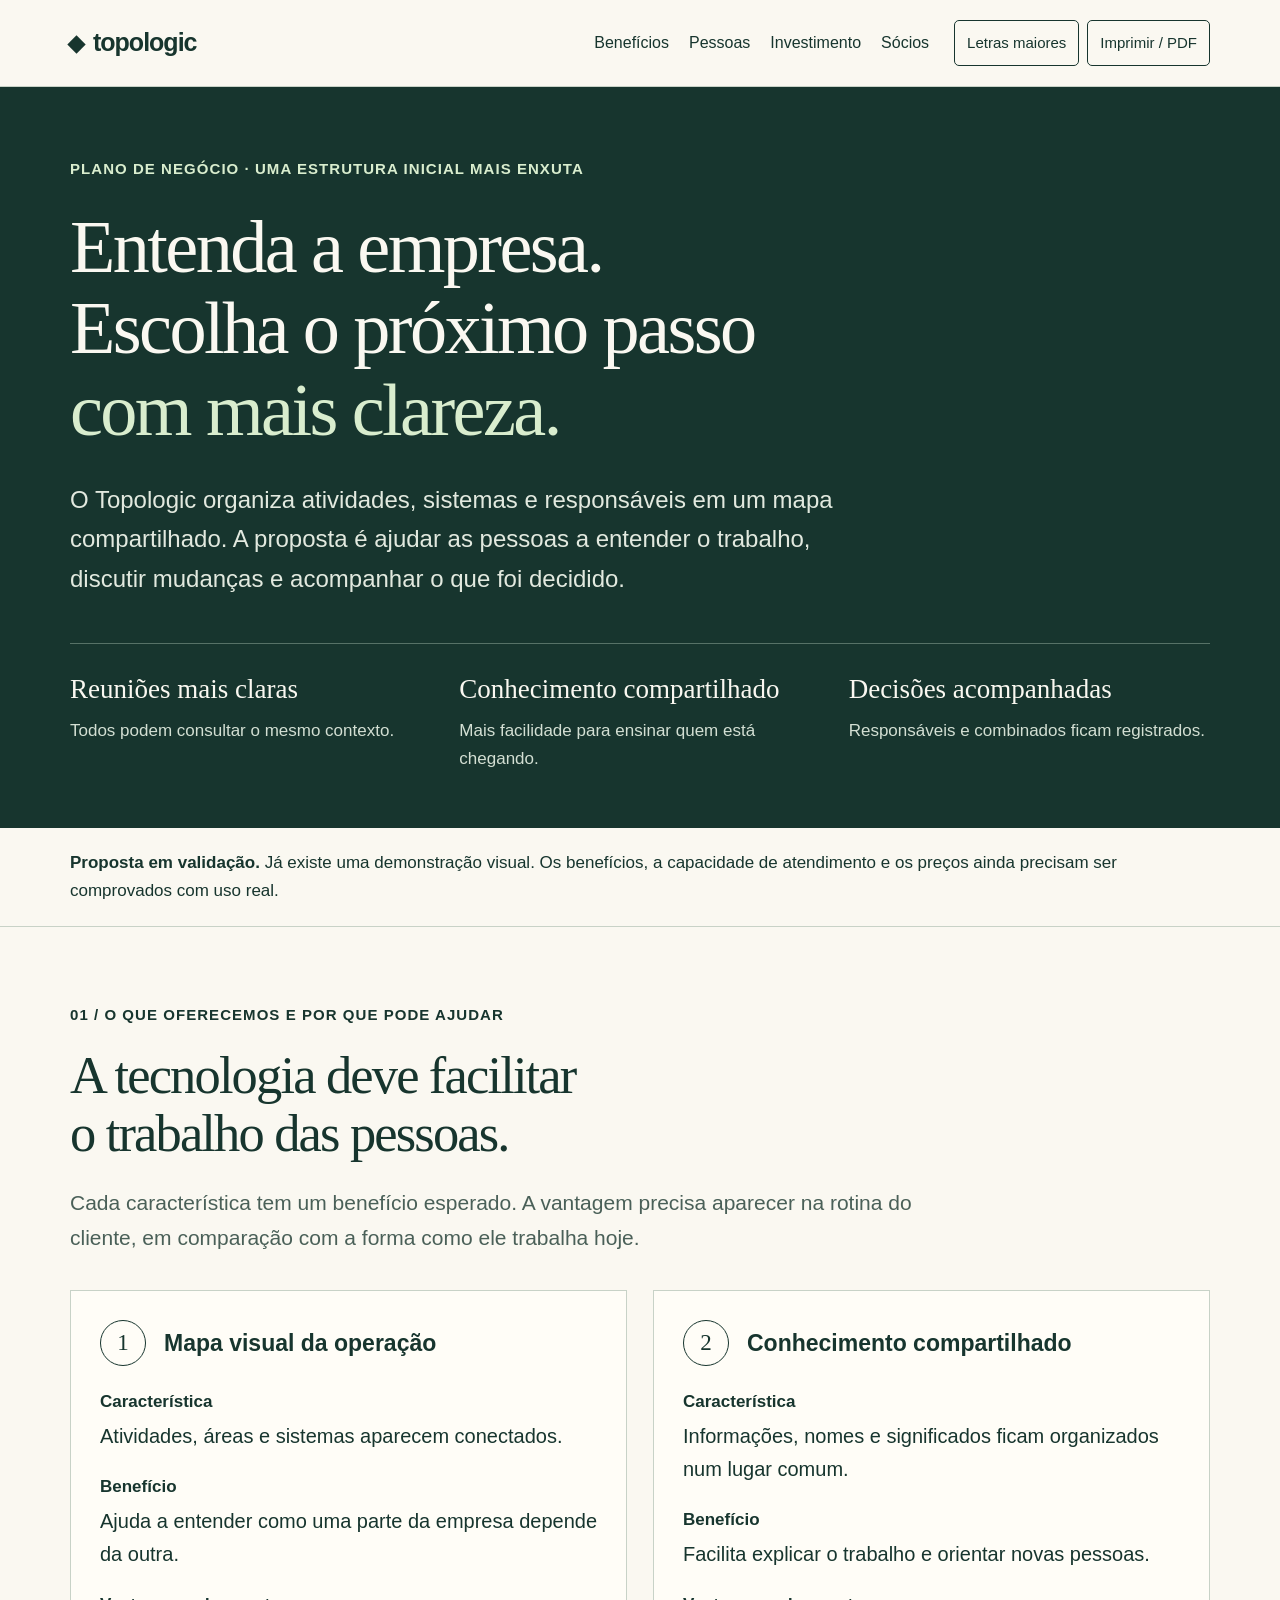
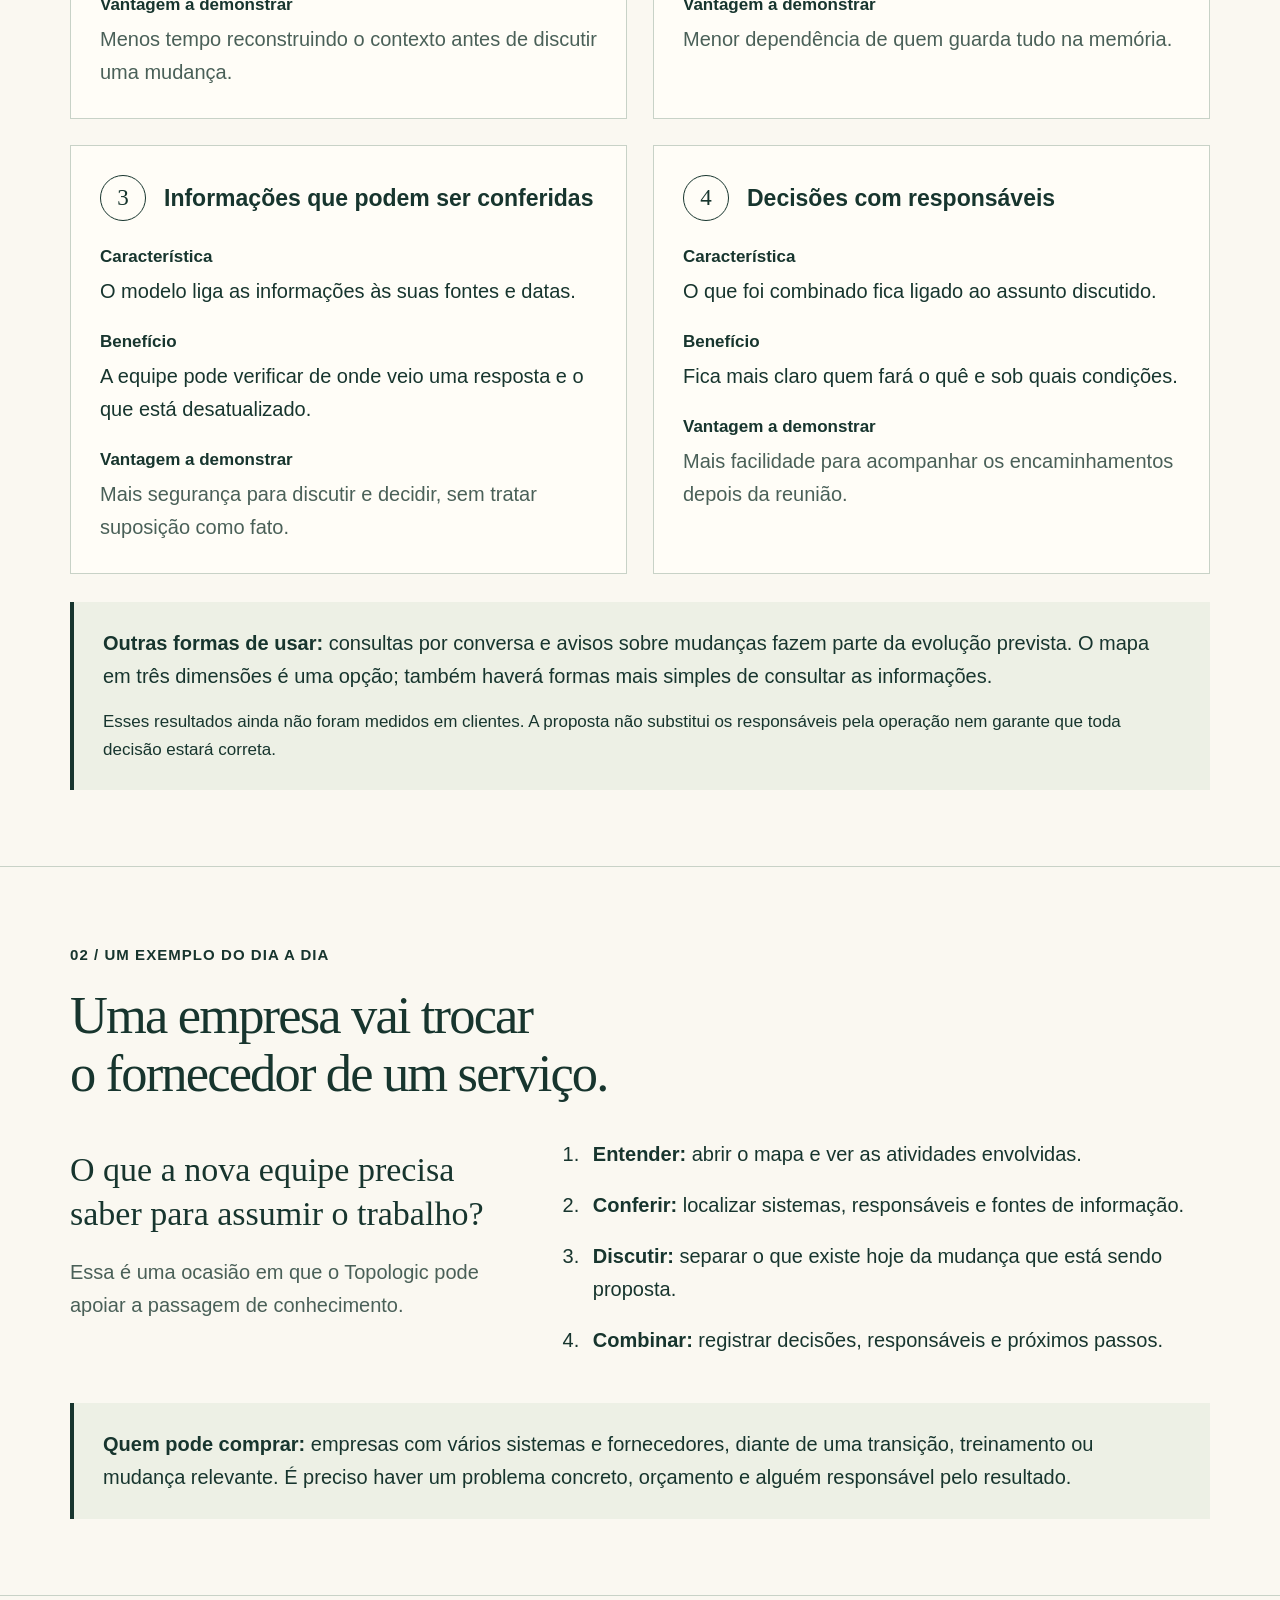
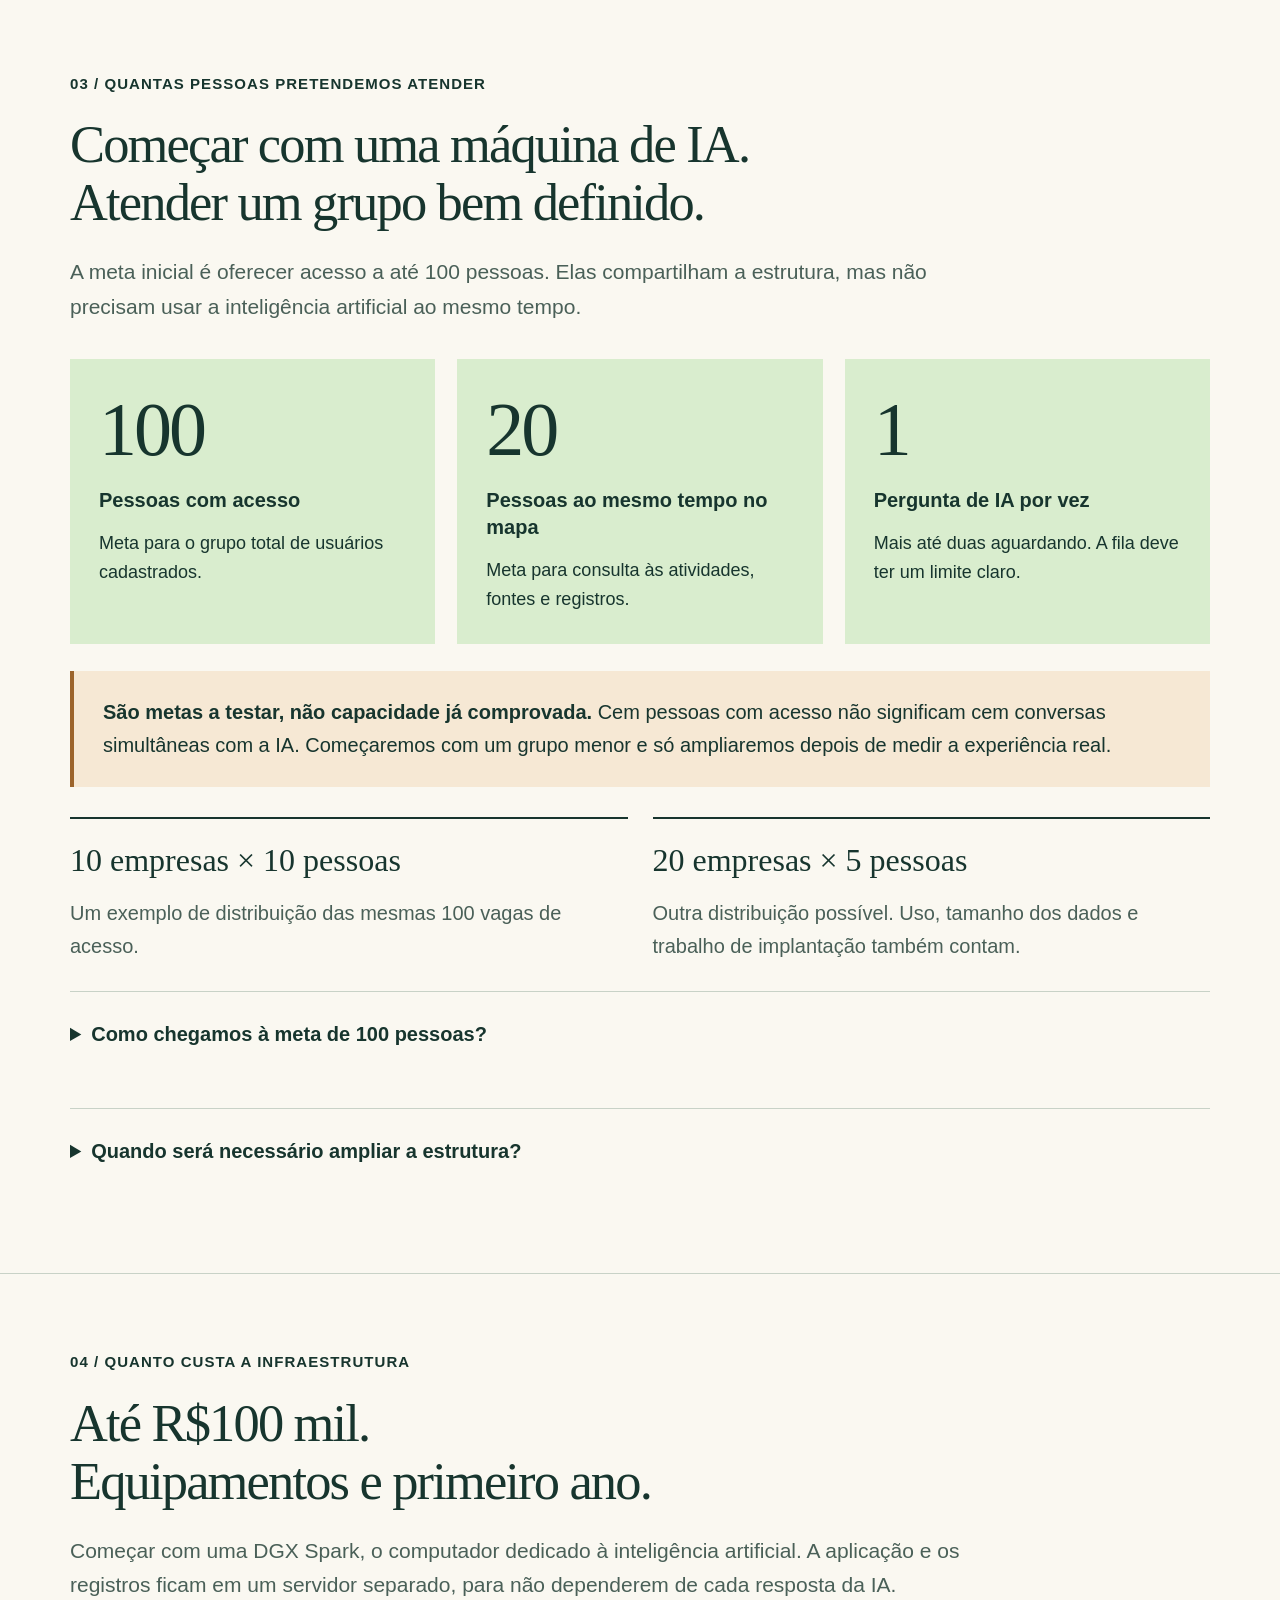
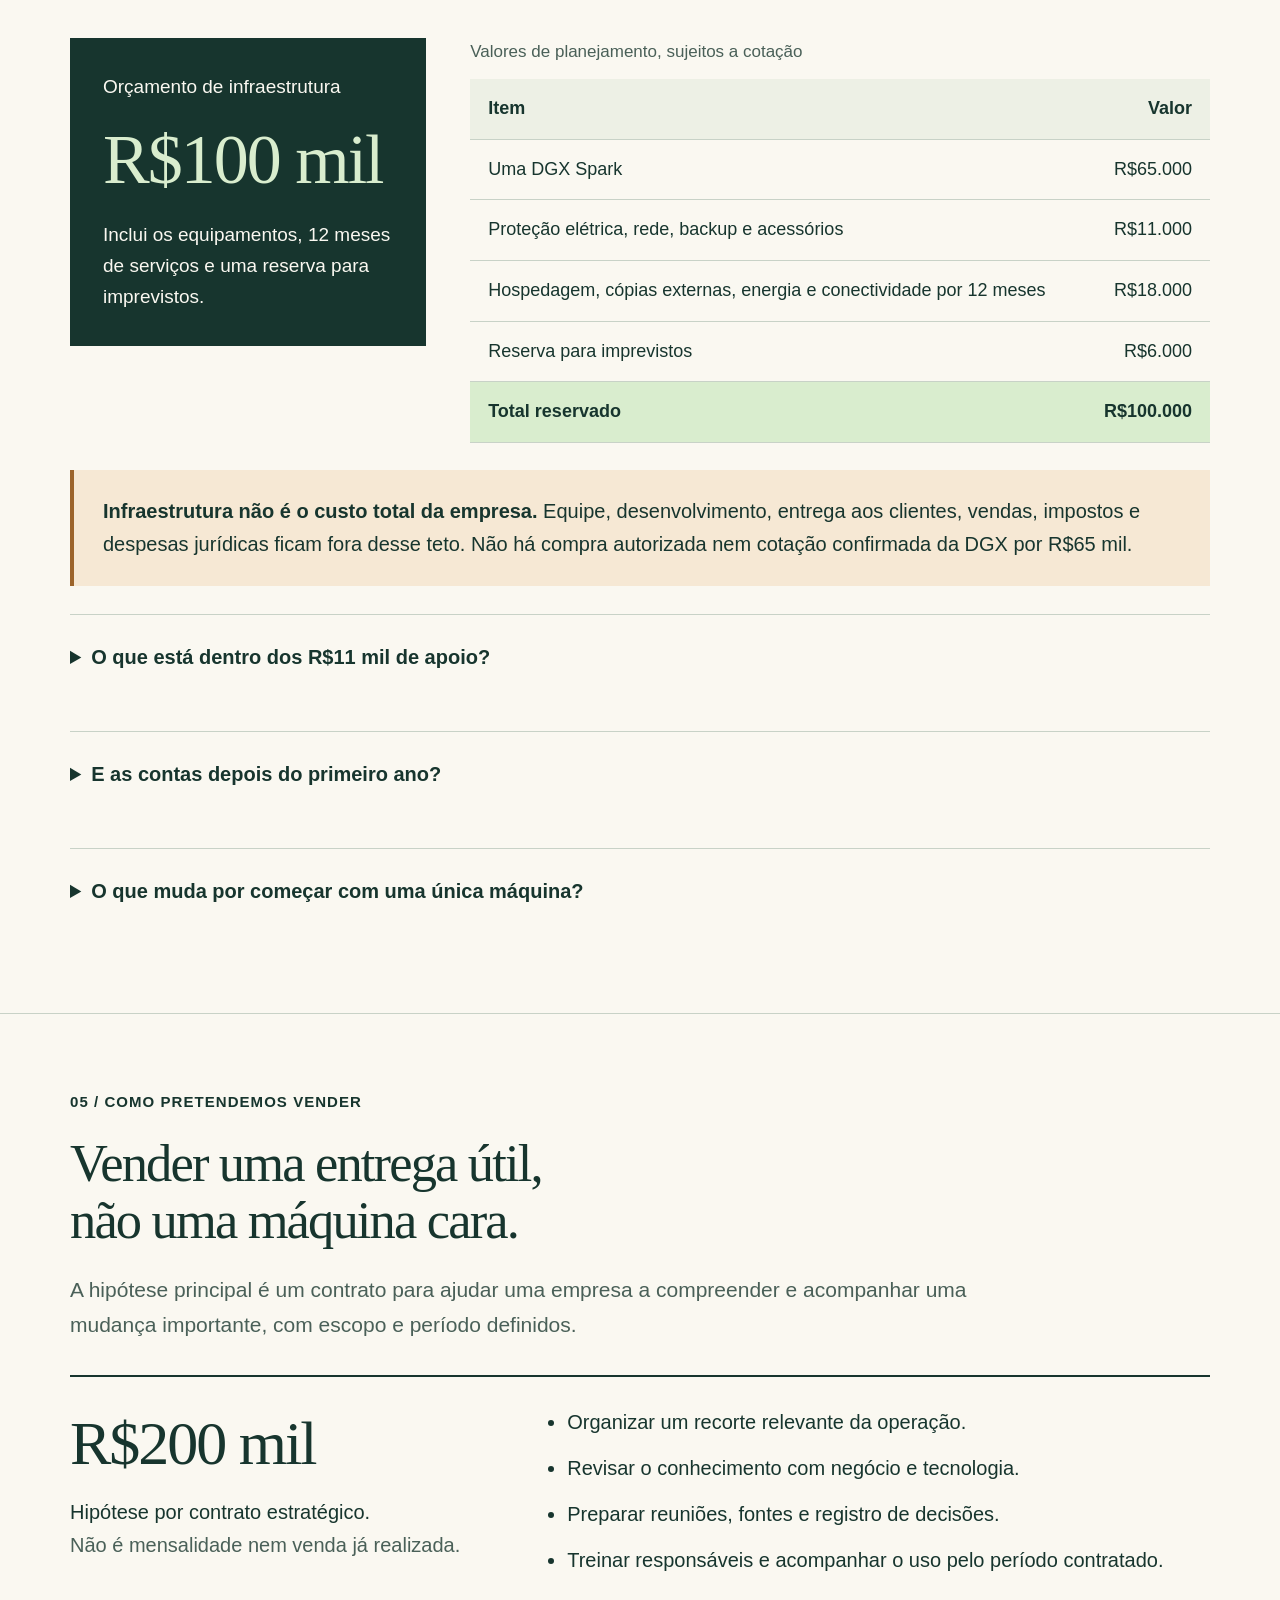
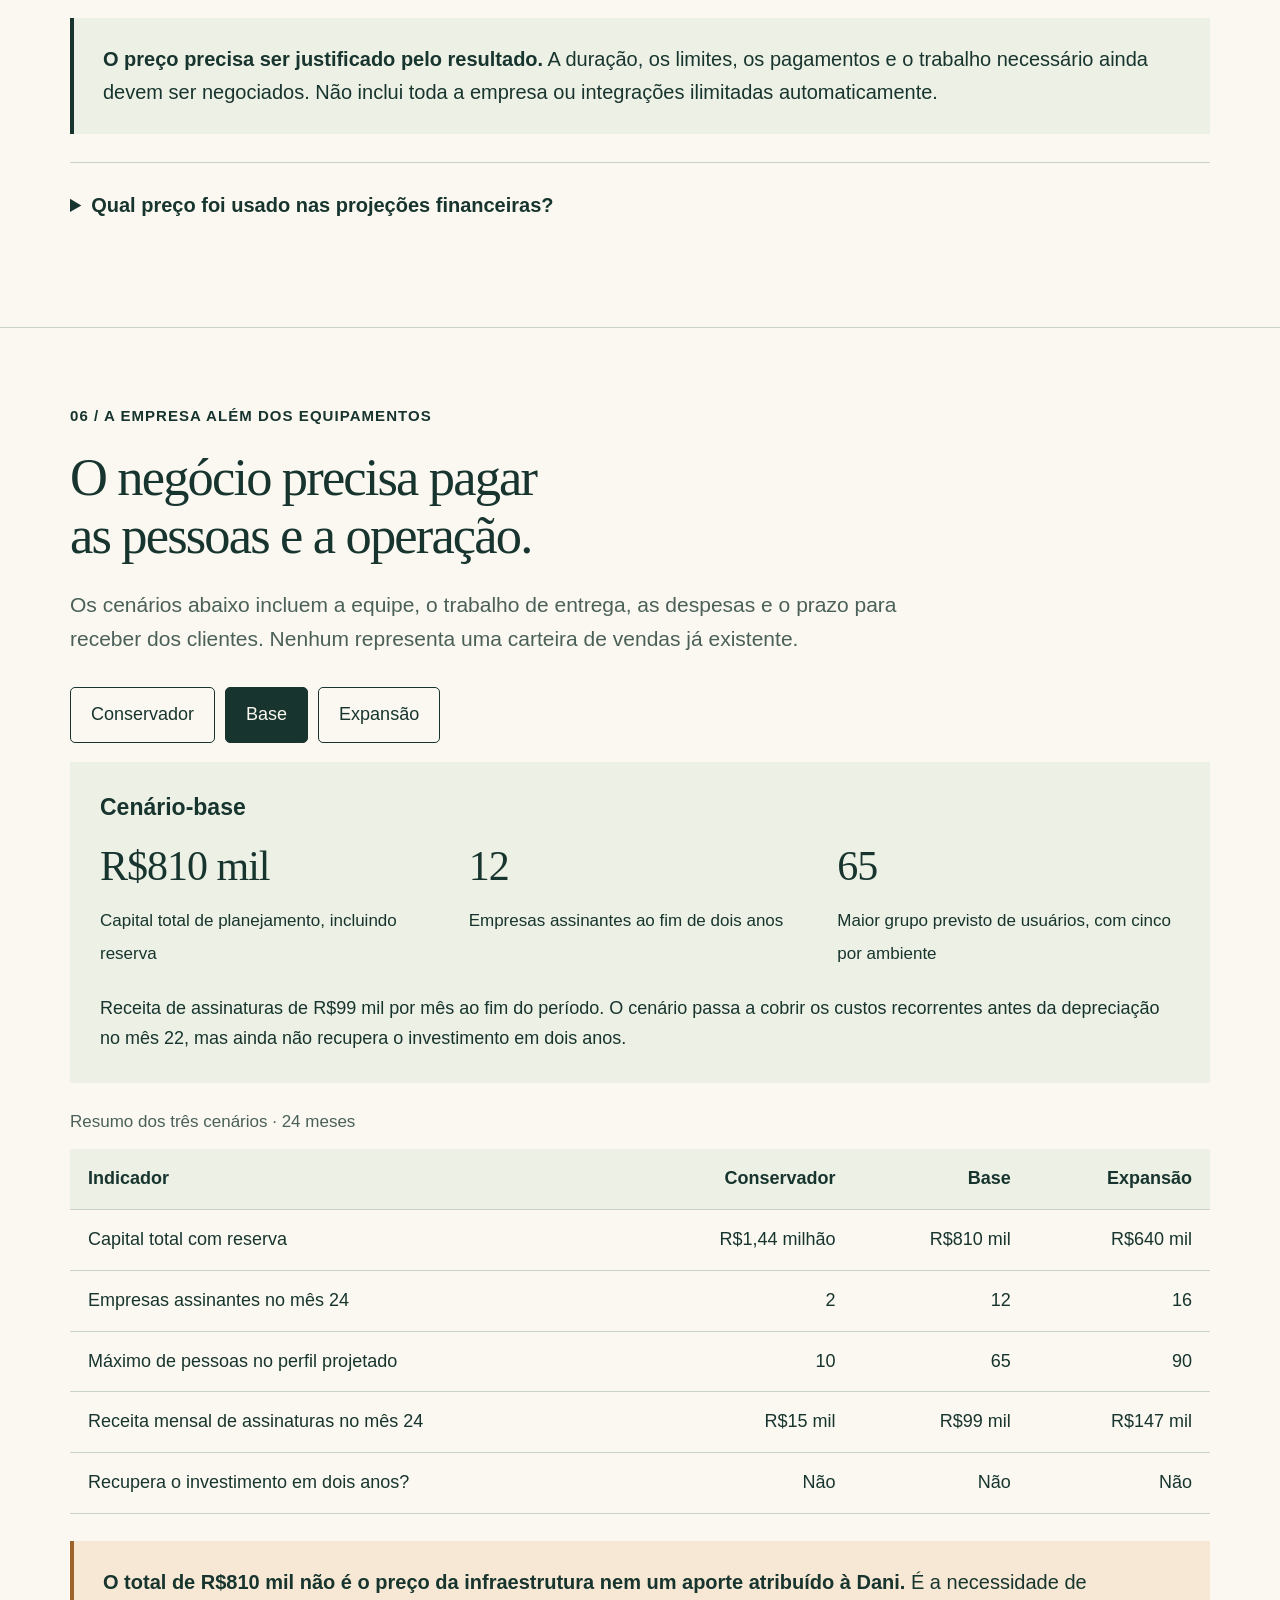
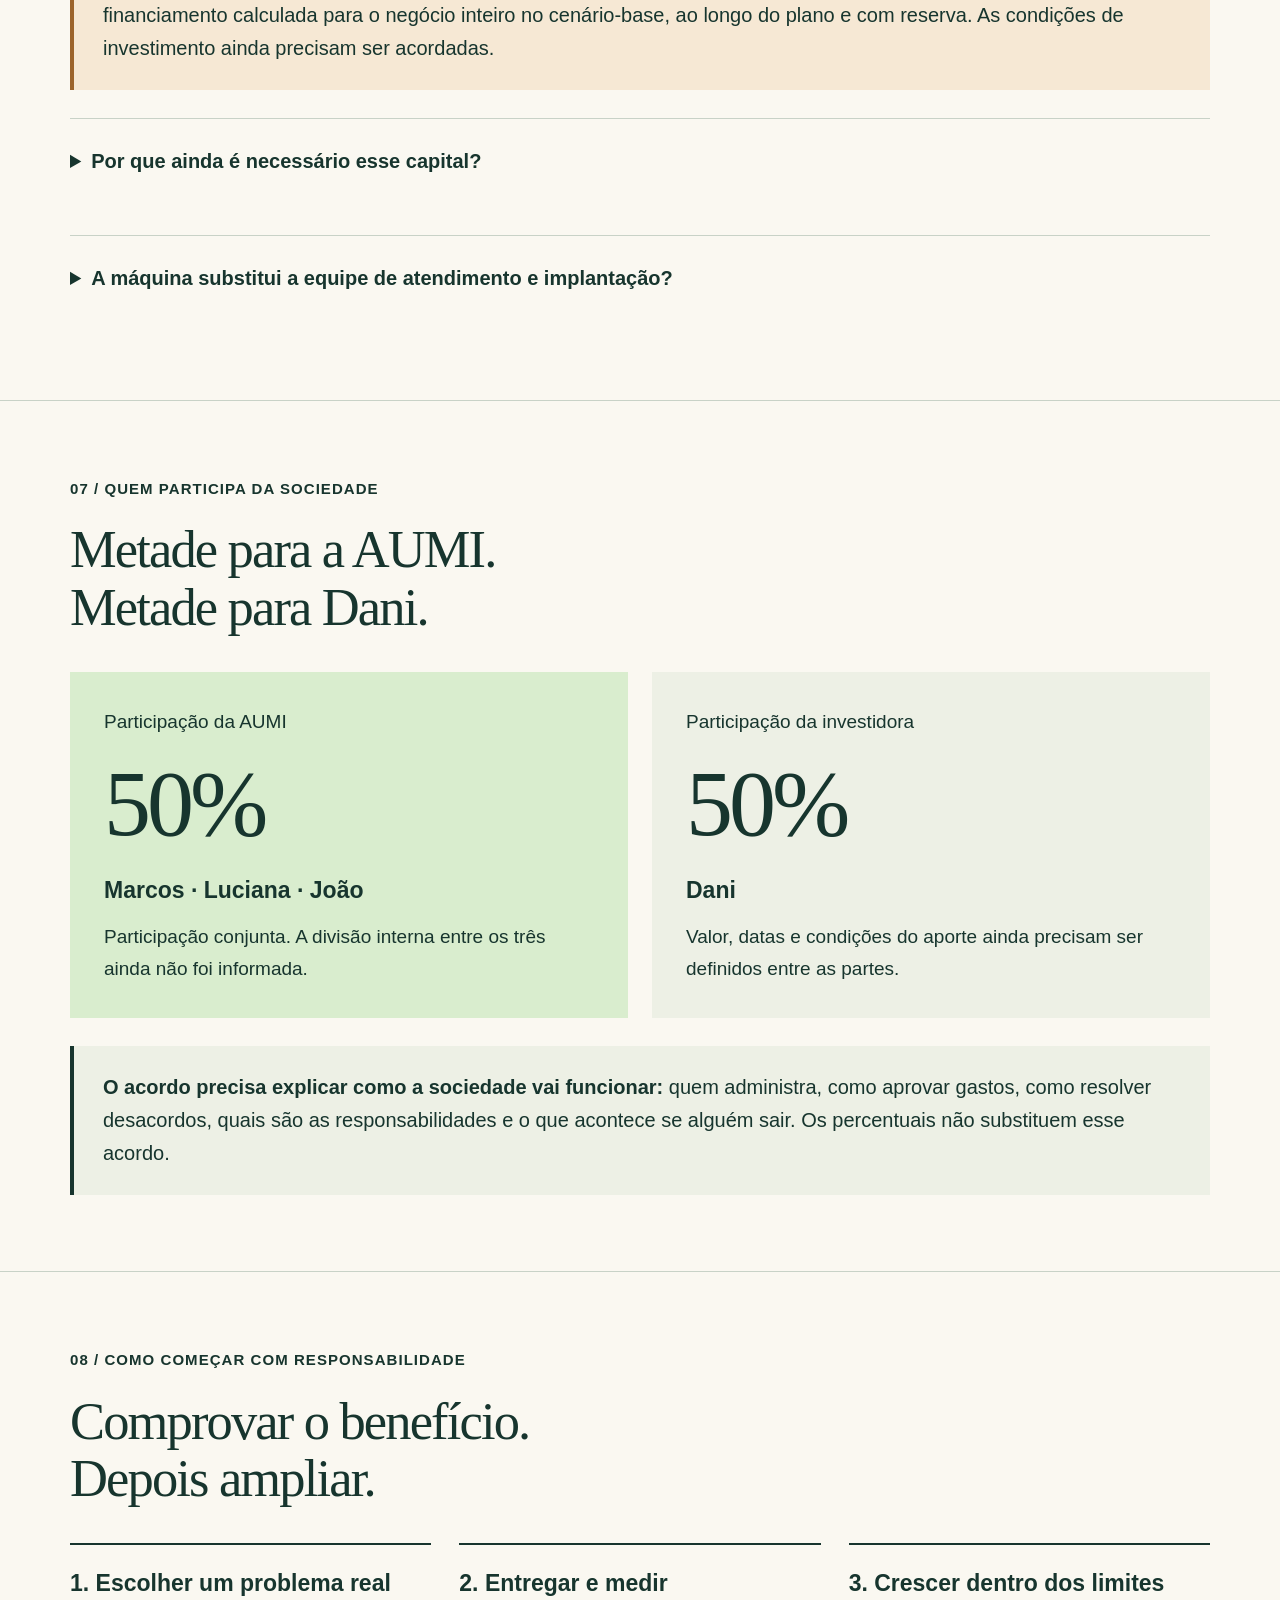
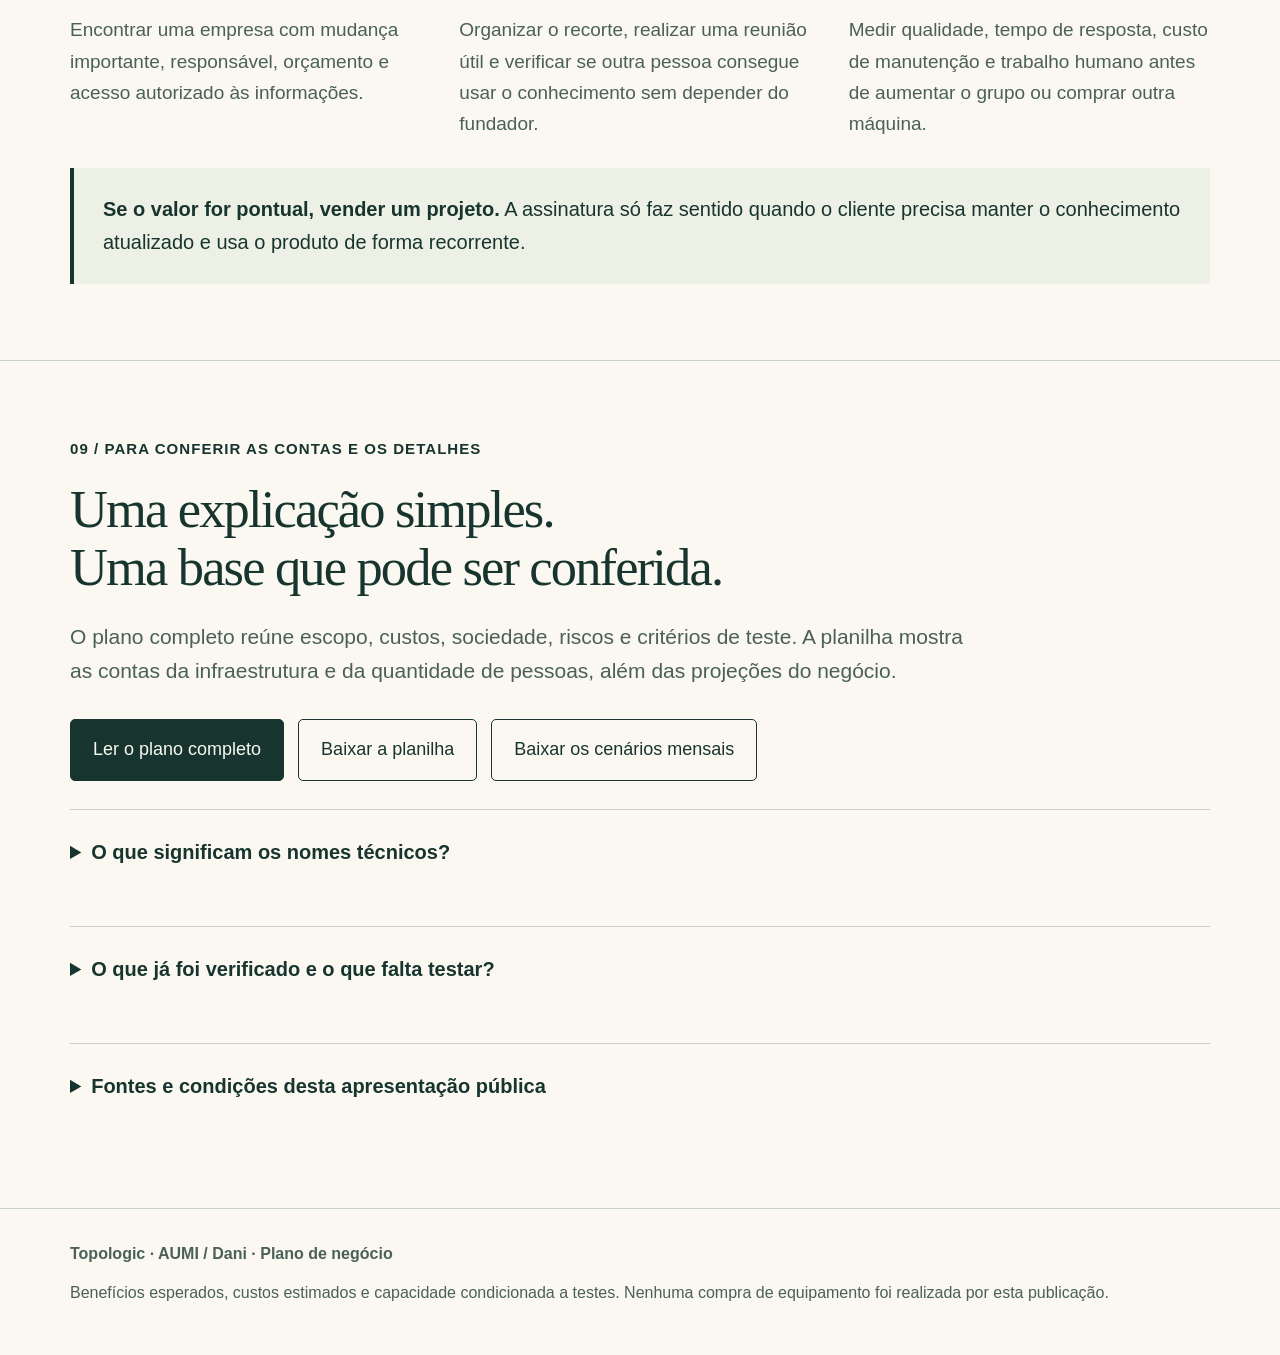
==== commit 849816ae: "Revise BP: benefits-first, one DGX, R$100k infrastructure and conditional user capacity" ====
--- a/index.html
+++ b/index.html
@@ -2,42 +2,41 @@
 <html lang="pt-BR">
 <head>
 <meta charset="utf-8"><meta name="viewport" content="width=device-width,initial-scale=1">
-<meta name="description" content="Topologic: business plan, tese comercial, cenários de 24 meses e composição societária AUMI 50% / Dani 50%.">
-<meta name="robots" content="noindex,nofollow"><meta name="color-scheme" content="light dark">
-<title>Topologic · Business plan</title>
+<meta name="description" content="Conheça o Topologic: características, benefícios, capacidade planejada e início com uma DGX dentro de R$100 mil de infraestrutura no primeiro ano.">
+<meta name="robots" content="noindex,nofollow"><meta name="color-scheme" content="light">
+<title>Topologic · Plano de negócio</title>
 <style>
-:root{--ink:#132a32;--muted:#50646a;--paper:#f4f2e9;--line:#ccd2cb;--accent:#baf5d2;--dark:#10292f;--orange:#eab788;--max:1180px}*{box-sizing:border-box}html{scroll-behavior:smooth;scroll-padding-top:85px}body{margin:0;background:var(--paper);color:var(--ink);font:17px/1.6 'Trebuchet MS',sans-serif}a{color:inherit;text-underline-offset:4px}button,a{touch-action:manipulation}button{font:inherit;cursor:pointer}button:focus-visible,a:focus-visible{outline:3px solid #c86426;outline-offset:5px}h1,h2,h3,p{margin:0}h1,h2{font-family:Georgia,'Times New Roman',serif;font-weight:400;letter-spacing:-.045em;line-height:1.06}h1{font-size:clamp(54px,6.7vw,94px);max-width:840px}h2{font-size:clamp(36px,4.5vw,62px);max-width:900px}h3{font-size:21px;line-height:1.3;margin-bottom:12px}p+p{margin-top:15px}.wrap{width:min(var(--max),calc(100% - 80px));margin:auto}.label{font:12px/1.5 'Consolas',monospace;text-transform:uppercase;letter-spacing:.12em}.muted{color:var(--muted)}.topbar{position:sticky;top:0;z-index:5;background:rgba(244,242,233,.97);border-bottom:1px solid var(--line)}.topbar .wrap{display:flex;align-items:center;gap:25px;min-height:70px}.brand{font-size:23px;font-weight:700;letter-spacing:-1px;text-decoration:none}.brand-mark{display:inline-block;width:13px;height:13px;background:var(--ink);transform:rotate(45deg);margin-right:10px}nav{display:flex;gap:21px;margin-left:auto;font-size:13px}nav a{text-decoration:none}.print{border:1px solid var(--ink);background:transparent;padding:6px 12px;font-size:12px}.progress{height:2px;background:var(--ink);width:0;position:absolute;bottom:-1px}.hero{background:var(--dark);color:var(--paper);position:relative;overflow:hidden;padding:72px 0 44px}.hero .label{color:var(--accent);margin-bottom:25px}.hero h1 em{font-style:normal;color:var(--accent)}.hero .intro{max-width:690px;font-size:21px;color:#c6d7d6;margin:29px 0 34px}.hero-meta{display:flex;flex-wrap:wrap;gap:12px}.pill{border:1px solid #4c686b;padding:5px 12px;border-radius:30px;font-size:12px}.hero-art{position:absolute;width:390px;height:390px;right:-170px;top:40px;border:1px solid #345359;transform:rotate(30deg);pointer-events:none}.hero-art:before,.hero-art:after{content:'';position:absolute;inset:40px;border:1px solid #345359}.hero-art:after{inset:85px}.hero-stats{display:grid;grid-template-columns:repeat(3,1fr);border-top:1px solid #3c565b;margin-top:65px;padding-top:25px;gap:35px}.hero-stats strong{display:block;font-family:Georgia,serif;font-weight:400;font-size:37px;letter-spacing:-1px}.hero-stats span{font-size:13px;color:#c6d7d6}.notice{font-size:13px;padding:17px 0;border-bottom:1px solid var(--line)}section{padding:80px 0;border-bottom:1px solid var(--line);scroll-margin-top:15px}.section-head{display:grid;grid-template-columns:190px 1fr;gap:30px;margin-bottom:42px}.section-head .label{padding-top:9px}.lede{font-size:20px;max-width:860px;margin-top:23px;color:var(--muted)}.grid{display:grid;grid-template-columns:repeat(3,1fr);gap:30px}.grid.two{grid-template-columns:repeat(2,1fr)}.block{border-top:2px solid var(--ink);padding-top:22px}.block p{font-size:16px;color:var(--muted)}.number{font:13px 'Consolas',monospace;color:var(--muted);display:block;margin-bottom:19px}.band{margin-top:32px;padding:23px 26px;background:#e5e8dc;border-left:3px solid var(--ink)}.band p{font-size:15px}.model{display:grid;grid-template-columns:1fr 1.2fr 1fr;gap:22px;align-items:stretch}.node{border:1px solid var(--line);padding:27px}.node.core{background:var(--ink);color:var(--paper);border-color:var(--ink)}.node.core p{color:#cfddda}.node p{font-size:15px}.node .label{display:block;margin-bottom:17px}.node h3{font-family:Georgia,serif;font-size:29px;font-weight:400}.sequence{display:flex;flex-wrap:wrap;gap:9px;margin-top:27px}.sequence span{border:1px solid var(--line);padding:9px 14px;font-size:13px}.offer{display:grid;grid-template-columns:.85fr 1.15fr;border:1px solid var(--ink)}.offer-price{padding:36px;background:var(--accent)}.offer-price .price{font-family:Georgia,serif;font-size:clamp(64px,7vw,100px);line-height:1.2;letter-spacing:-5px;margin:22px 0}.offer-price .label{color:#284c3e}.offer-scope{padding:34px}.offer-scope ul{padding-left:21px;margin:15px 0;font-size:16px}.offer-scope li{margin:9px 0}.small{font-size:13px!important}.pricing-list{margin-top:25px;border-bottom:1px solid var(--line)}.pricing-row{display:grid;grid-template-columns:1fr 1fr 1.5fr;gap:20px;padding:17px 0;border-top:1px solid var(--line);font-size:14px}.pricing-row strong{font-weight:700}.table-wrap{overflow-x:auto;margin-top:24px}table{width:100%;border-collapse:collapse;font-size:14px;font-variant-numeric:tabular-nums}th,td{text-align:left;padding:14px 16px;border-bottom:1px solid var(--line)}th{background:#e4e8df;font-weight:700}td:not(:first-child),th:not(:first-child){text-align:right;white-space:nowrap}.table-wrap caption{text-align:left;font-size:13px;color:var(--muted);padding-bottom:10px}.scenario-tabs{display:flex;flex-wrap:wrap;gap:8px;margin-bottom:20px}.scenario-tabs button{border:1px solid var(--ink);background:transparent;color:var(--ink);padding:9px 18px;font-size:14px}.scenario-tabs button[aria-pressed=true]{background:var(--ink);color:var(--paper)}.scenario-panel{background:var(--ink);color:var(--paper);padding:32px}.scenario-panel .label{color:var(--accent)}.scenario-numbers{display:grid;grid-template-columns:repeat(4,1fr);gap:25px;margin:23px 0}.scenario-numbers strong{font:36px/1.2 Georgia,serif;letter-spacing:-1px;display:block;margin-bottom:9px}.scenario-numbers span{font-size:12px;color:#c6d7d6}.scenario-panel p{font-size:14px;color:#d2dfdc}.scenario-panel p:last-child{margin-top:16px}.caution{background:#efe0ce;border-left:3px solid #aa6836;padding:21px 25px;font-size:14px;margin-top:24px}.ownership{display:grid;grid-template-columns:1fr 1fr;gap:2px;background:var(--ink);border:1px solid var(--ink)}.owner{padding:38px;background:var(--paper)}.owner:first-child{background:var(--accent)}.owner .share{font-family:Georgia,serif;font-size:100px;letter-spacing:-7px;line-height:1.15;margin:13px 0}.owner h3{font-size:24px}.owner p{font-size:16px}.timeline{display:grid;grid-template-columns:repeat(4,1fr);gap:26px}.timeline article{border-top:2px solid var(--ink);padding-top:20px}.timeline .label{display:block;margin-bottom:16px}.timeline p{font-size:14px;color:var(--muted)}.downloads{display:flex;gap:13px;flex-wrap:wrap;margin-top:28px}.button{display:inline-block;background:var(--ink);color:var(--paper);padding:13px 20px;text-decoration:none;font-size:14px}.button.secondary{background:transparent;border:1px solid var(--ink);color:var(--ink)}details{border-top:1px solid var(--line);padding:19px 0}summary{cursor:pointer;font-size:17px;font-weight:700}details p,details ul{margin-top:15px;font-size:15px;color:var(--muted)}footer{padding:32px 0 48px;font-size:12px;color:var(--muted)}.foot-row{display:flex;justify-content:space-between;gap:20px}.skip{position:absolute;left:-10000px}.skip:focus{left:20px;top:10px;z-index:20;background:white;padding:12px}.no-print{display:block}
-button{color:inherit}
-@media(min-width:1600px){.hero-art{right:calc((100vw - 1500px)/2 - 100px)}}
-@media(max-width:900px){.wrap{width:calc(100% - 40px)}.section-head{grid-template-columns:1fr;gap:14px}.model{grid-template-columns:1fr}.grid{gap:22px}.timeline{grid-template-columns:repeat(2,1fr)}.scenario-numbers{grid-template-columns:repeat(2,1fr)}nav{gap:13px}nav a:nth-child(2){display:none}.hero-art{opacity:.45}.hero h1{position:relative}.offer{grid-template-columns:1fr 1.15fr}.offer-price,.offer-scope{padding:25px}}
-@media(max-width:600px){body{font-size:16px}.topbar .wrap{gap:12px;min-height:63px}.brand{font-size:20px}nav{font-size:12px;gap:12px}nav a:first-child,nav a:nth-child(3){display:none}.print{font-size:11px;padding:5px 8px}.hero{padding-top:44px}.hero h1{font-size:53px}.hero .intro{font-size:18px}.hero-stats{gap:18px;margin-top:43px;grid-template-columns:1fr}.hero-stats strong{font-size:32px}.hero-stats>div{border-bottom:1px solid #3c565b;padding-bottom:14px}.hero-stats span{font-size:12px}section{padding:53px 0}.section-head{margin-bottom:29px}.grid,.grid.two,.offer,.ownership{grid-template-columns:1fr}.owner{padding:28px}.owner .share{font-size:80px}.offer-price .price{font-size:80px}.pricing-row{grid-template-columns:1fr;gap:5px}.scenario-panel{padding:23px}.scenario-numbers strong{font-size:30px}.scenario-tabs button{padding:8px 12px;font-size:13px}.timeline{grid-template-columns:1fr}.lede{font-size:18px}.foot-row{flex-direction:column}.downloads{flex-direction:column}.downloads a{text-align:center}}
+:root{--ink:#17352e;--muted:#4a6058;--paper:#faf8f1;--line:#c8d2c7;--green:#d9edce;--light:#edf0e5;--warn:#f6e8d4;--base:20px}*{box-sizing:border-box}html{scroll-behavior:smooth;scroll-padding-top:100px}body{margin:0;background:var(--paper);color:var(--ink);font:var(--base)/1.65 'Trebuchet MS',sans-serif}body.large{--base:23px}h1,h2,h3,p{margin:0}h1,h2{font-family:Georgia,'Times New Roman',serif;font-weight:400;line-height:1.1;letter-spacing:-.035em}h1{font-size:clamp(45px,5.8vw,80px);max-width:920px}h2{font-size:clamp(35px,4.1vw,55px);max-width:900px}h3{font-size:1.15em;line-height:1.35;margin-bottom:15px}a{color:inherit;text-underline-offset:5px}button{font:inherit;color:inherit;cursor:pointer}button,a,summary{touch-action:manipulation}a:focus-visible,button:focus-visible,summary:focus-visible{outline:3px solid #a9561b;outline-offset:5px}.wrap{width:min(1140px,calc(100% - 64px));margin:auto}.eyebrow{font-size:15px;font-weight:700;letter-spacing:.07em;text-transform:uppercase}.muted{color:var(--muted)}.small{font-size:.85em}.header{position:sticky;top:0;z-index:10;background:rgba(250,248,241,.98);border-bottom:1px solid var(--line)}.header .wrap{display:flex;align-items:center;gap:25px;min-height:86px}.brand{font-size:25px;letter-spacing:-1px;font-weight:700;text-decoration:none;white-space:nowrap}.mark{display:inline-block;width:13px;height:13px;transform:rotate(45deg);background:var(--ink);margin-right:10px}nav{margin-left:auto;display:flex;gap:20px;font-size:16px}nav a{text-decoration:none;padding:10px 0}.controls{display:flex;gap:8px}.control{font-size:15px;min-height:46px;padding:8px 12px;background:transparent;border:1px solid var(--ink);border-radius:5px}.hero{padding:70px 0 55px;background:var(--ink);color:var(--paper)}.hero .eyebrow{color:var(--green);margin-bottom:25px}.hero h1 em{font-style:normal;color:var(--green)}.hero .intro{max-width:820px;font-size:1.2em;color:#e2e9df;margin-top:28px}.hero-benefits{display:grid;grid-template-columns:repeat(3,1fr);gap:28px;margin-top:44px;padding-top:28px;border-top:1px solid #577267}.hero-benefits strong{font-weight:400;font-family:Georgia,serif;font-size:27px;line-height:1.3}.hero-benefits p{font-size:.85em;color:#d3dfd3;margin-top:9px}.disclaimer{padding:21px 0;border-bottom:1px solid var(--line);font-size:17px}.section{padding:76px 0;border-bottom:1px solid var(--line)}.section .eyebrow{margin-bottom:20px}.lead{margin-top:23px;max-width:900px;color:var(--muted);font-size:1.05em}.grid{display:grid;grid-template-columns:1fr 1fr;gap:26px;margin-top:35px}.card{border:1px solid var(--line);padding:29px;background:#fffdf7}.card-title{display:flex;align-items:center;gap:18px;margin-bottom:22px}.card-title h3{margin:0}.number{font:23px Georgia,serif;border:1px solid var(--ink);min-width:46px;height:46px;display:grid;place-items:center;border-radius:50%}.cbv{margin:0}.cbv dt{font-weight:700;font-size:.85em;margin-top:20px}.cbv dd{margin:4px 0 0}.cbv dd:last-child{color:var(--muted)}.strip{margin-top:28px;padding:25px 29px;background:var(--light);border-left:4px solid var(--ink)}.strip p+p{margin-top:15px}.example{display:grid;grid-template-columns:.8fr 1.2fr;gap:48px;margin-top:35px}.example-title{font-family:Georgia,serif;font-size:34px;line-height:1.3;padding-top:10px}.steps{margin:0;padding-left:30px}.steps li{padding-left:8px;margin-bottom:18px}.capacity{display:grid;grid-template-columns:repeat(3,1fr);gap:22px;margin-top:35px}.metric{background:var(--green);padding:29px}.metric strong{display:block;font:76px/1.1 Georgia,serif;letter-spacing:-3px;margin-bottom:15px}.metric h3{font-size:1em}.metric p{font-size:.9em}.notice{padding:25px 29px;background:var(--warn);border-left:4px solid #9c642b;margin-top:27px}.company-examples{display:grid;grid-template-columns:1fr 1fr;gap:25px;margin-top:30px}.company-examples>div{border-top:2px solid var(--ink);padding-top:20px}.company-examples h3{font-family:Georgia,serif;font-weight:400;font-size:32px}.company-examples p{color:var(--muted)}details{border-top:1px solid var(--line);margin-top:28px;padding:22px 0}summary{cursor:pointer;font-weight:700;font-size:1em;min-height:44px;line-height:1.5;padding:5px 0}details p,details ul{margin-top:18px}details li{margin-bottom:10px}.table-wrap{overflow:auto;margin-top:25px;max-width:100%}table{width:100%;border-collapse:collapse;font-size:.9em;font-variant-numeric:tabular-nums}th,td{padding:15px 18px;text-align:left;border-bottom:1px solid var(--line);vertical-align:top}th{background:var(--light);font-weight:700}td:not(:first-child),th:not(:first-child){text-align:right}caption{text-align:left;padding-bottom:13px;color:var(--muted);font-size:17px}.budget{display:grid;grid-template-columns:.65fr 1.35fr;gap:44px;margin-top:35px;align-items:start}.budget-total{background:var(--ink);color:var(--paper);padding:33px}.budget-total .amount{font:70px/1.15 Georgia,serif;letter-spacing:-2px;color:var(--green);margin:18px 0}.budget-total p{font-size:.95em}.budget .table-wrap{margin-top:0}.budget td:last-child{white-space:nowrap}.budget tr:last-child{font-weight:700;background:var(--green)}.scenario-tabs{display:flex;gap:10px;flex-wrap:wrap;margin:30px 0 19px}.scenario-tabs button{border:1px solid var(--ink);background:transparent;padding:12px 20px;min-height:49px;border-radius:5px;font-size:.9em}.scenario-tabs button[aria-pressed=true]{background:var(--ink);color:var(--paper)}.scenario-panel{padding:30px;background:var(--light)}.scenario-numbers{display:grid;grid-template-columns:repeat(3,1fr);gap:26px;margin:18px 0 25px}.scenario-numbers strong{font:42px/1.2 Georgia,serif;display:block;margin-bottom:12px;letter-spacing:-1px}.scenario-numbers span{font-size:.85em}.scenario-panel>p{font-size:.9em}.pricing{margin-top:33px;display:grid;grid-template-columns:.8fr 1.2fr;gap:32px;border-top:2px solid var(--ink);padding-top:29px}.pricing strong{font:62px/1.2 Georgia,serif;letter-spacing:-2px;display:block;margin-bottom:15px}.pricing ul{padding-left:22px;margin:0}.pricing li{margin-bottom:13px}.ownership{display:grid;grid-template-columns:1fr 1fr;gap:24px;margin-top:35px}.owner{padding:34px;background:var(--green)}.owner:last-child{background:var(--light)}.owner .share{font:94px/1.15 Georgia,serif;letter-spacing:-4px;margin:12px 0 18px}.owner h3{margin-bottom:15px}.owner p{font-size:.95em}.roadmap{display:grid;grid-template-columns:repeat(3,1fr);gap:28px;margin-top:35px}.roadmap article{border-top:2px solid var(--ink);padding-top:23px}.roadmap p{font-size:.95em;color:var(--muted)}.downloads{display:flex;flex-wrap:wrap;gap:14px;margin-top:30px}.button{padding:15px 22px;background:var(--ink);color:var(--paper);text-decoration:none;font-size:.9em;border:1px solid var(--ink);border-radius:5px;min-height:50px}.button.secondary{background:transparent;color:var(--ink)}footer{padding:32px 0 48px;color:var(--muted);font-size:16px}footer p+p{margin-top:13px}.skip{position:absolute;left:-9999px}.skip:focus{left:20px;top:10px;z-index:30;background:white;padding:12px}
+@media(max-width:1100px){.header .wrap{gap:16px}nav{gap:14px}nav a:nth-child(2){display:none}.control{font-size:14px}.budget{grid-template-columns:.7fr 1.3fr;gap:25px}}
+@media(max-width:850px){.wrap{width:calc(100% - 40px)}nav a:first-child{display:none}.header .wrap{flex-wrap:wrap;padding:13px 0;gap:12px}.controls{margin-left:auto}nav{margin-left:auto}.hero{padding-top:48px}.hero-benefits,.capacity{grid-template-columns:1fr}.hero-benefits{gap:23px}.metric{display:grid;grid-template-columns:95px 1fr;gap:8px 22px}.metric strong{grid-row:span 2;font-size:68px;margin:0}.metric h3{margin-bottom:0}.metric p{grid-column:2}.grid,.example,.budget,.pricing{grid-template-columns:1fr}.example{gap:25px}.budget-total .amount{font-size:65px}.scenario-numbers{grid-template-columns:1fr;gap:20px}.scenario-numbers>div{padding-bottom:18px;border-bottom:1px solid var(--line)}.scenario-numbers strong{font-size:39px}.roadmap{grid-template-columns:1fr}.section{padding:55px 0}}
+@media(max-width:560px){:root{--base:19px}body.large{--base:22px}.header .wrap{gap:9px}.brand{font-size:23px}.controls{gap:7px}.control{font-size:14px;padding:8px 10px}nav{order:3;width:100%;justify-content:space-between;gap:13px;font-size:16px}nav a:first-child,nav a:nth-child(2){display:block}nav a{padding:3px 0}html{scroll-padding-top:145px}.hero h1{font-size:44px}.hero .intro{font-size:1.05em}.hero-benefits strong{font-size:25px}.ownership,.company-examples{grid-template-columns:1fr}.owner{padding:27px}.owner .share{font-size:82px}.card{padding:23px}.metric{padding:23px;grid-template-columns:82px 1fr;gap:8px 18px}.metric strong{font-size:60px}.eyebrow{font-size:14px}.downloads{flex-direction:column}.button{text-align:center}.scenario-tabs{gap:8px}.scenario-tabs button{padding:10px 12px;font-size:17px}.scenario-panel{padding:23px}.strip,.notice{padding:21px 24px}.table-wrap table{font-size:17px}th,td{padding:12px}.budget-total{padding:27px}}
+@media(max-width:560px){.header{position:static}html{scroll-padding-top:20px}}
+@media(max-width:360px){nav{display:grid;grid-template-columns:1fr 1fr;column-gap:20px;row-gap:4px}nav a{padding:8px 0}}
 @media(prefers-reduced-motion:reduce){html{scroll-behavior:auto}}
-@media print{html{scroll-behavior:auto}body{background:white;color:#132a32;font-size:11pt}.wrap{width:100%}.topbar,.progress,.no-print,.scenario-tabs,.downloads,.skip{display:none!important}.hero{background:white!important;color:#132a32;padding:10px 0 25px}.hero .label,.hero .intro,.hero-stats span{color:#50646a}.hero h1 em{color:#132a32}h1{font-size:42pt}h2{font-size:28pt}.hero-art{display:none}.hero-stats{margin-top:25px}.hero-stats strong{font-size:25pt}section{padding:25px 0}.section-head{grid-template-columns:100px 1fr;gap:20px;margin-bottom:20px}.grid,.timeline{gap:15px}.block,.node,.owner,.scenario-panel,.offer{break-inside:avoid}.scenario-panel{display:none}.table-wrap{overflow:visible}table{font-size:9pt}th,td{padding:8px}.offer-price .price{font-size:50pt}.owner .share{font-size:60pt}.label{font-size:9pt}p{orphans:3;widows:3}details{display:block}footer{padding:20px 0}a{color:inherit}.hero,.offer-price,.owner,.node,.band,.caution,th{print-color-adjust:exact;-webkit-print-color-adjust:exact}@page{size:A4;margin:16mm}}
+@media print{body,body.large{font-size:11pt;background:white}html{scroll-behavior:auto}.wrap{width:100%}.header,.downloads,.scenario-tabs,.scenario-panel,.skip{display:none!important}.hero{padding:15px 0 25px;background:white;color:var(--ink)}.hero h1 em,.hero .eyebrow,.hero .intro,.hero-benefits p{color:var(--ink)}h1{font-size:35pt!important}h2{font-size:27pt}.hero .intro{font-size:13pt}.hero-benefits{margin-top:25px;padding-top:15px}.hero-benefits strong{font-size:18pt}.eyebrow{font-size:10pt}.section{padding:25px 0}.card,.metric,.owner,.budget-total,.roadmap article{break-inside:avoid}.grid,.ownership{gap:15px}.card{padding:18px}.metric strong{font-size:42pt}.owner .share{font-size:50pt}.table-wrap{overflow:visible}table,.table-wrap table{font-size:9pt}th,td{padding:8px}details{padding:12px 0}summary{font-size:12pt}.budget{gap:20px}.budget-total .amount{font-size:38pt}.strip,.notice{padding:16px}.disclaimer,footer,caption{font-size:10pt}.company-examples h3{font-size:20pt}p{orphans:3;widows:3}a{color:inherit}.owner,.metric,.budget-total,th,.strip,.notice{print-color-adjust:exact;-webkit-print-color-adjust:exact}@page{size:A4;margin:16mm}}
 </style>
 </head>
 <body>
-<a class="skip" href="#produto">Ir para o conteúdo</a>
-<header class="topbar"><div class="wrap"><a class="brand" href="#inicio"><span class="brand-mark" aria-hidden="true"></span>topologic</a><nav aria-label="Navegação principal"><a href="#produto">Produto</a><a href="#mercado">Mercado</a><a href="#oferta">Oferta</a><a href="#financeiro">Finanças</a><a href="#sociedade">Sociedade</a></nav><button class="print" id="print" type="button">Imprimir / PDF</button></div><div class="progress" id="progress" aria-hidden="true"></div></header>
+<a class="skip" href="#beneficios">Ir para os benefícios</a>
+<header class="header"><div class="wrap"><a class="brand" href="#inicio"><span class="mark" aria-hidden="true"></span>topologic</a><nav aria-label="Seções da apresentação"><a href="#beneficios">Benefícios</a><a href="#pessoas">Pessoas</a><a href="#investimento">Investimento</a><a href="#sociedade">Sócios</a></nav><div class="controls"><button type="button" class="control" id="font-size" aria-pressed="false">Letras maiores</button><button type="button" class="control" id="print">Imprimir / PDF</button></div></div></header>
 <main id="inicio">
-<div class="hero"><div class="hero-art" aria-hidden="true"></div><div class="wrap"><p class="label">Business plan · base 01.10.2026 · horizonte 24 meses</p><h1>A operação inteira<br>no contexto da<br><em>próxima decisão.</em></h1><p class="intro">Um ambiente compartilhado para compreender processos, sistemas e responsabilidades, discutir mudanças e preservar as evidências por trás de cada decisão.</p><div class="hero-meta"><span class="pill">Ontologia operacional</span><span class="pill">Workspace 3D / 2D</span><span class="pill">MCP sobre o mesmo modelo</span></div><div class="hero-stats"><div><strong>R$200 mil</strong><span>Hipótese de contrato estratégico</span></div><div><strong>2 DGX Spark</strong><span>Infraestrutura prevista, sem compra comprovada</span></div><div><strong>50% / 50%</strong><span>AUMI / Dani · composição informada</span></div></div></div></div>
-<div class="notice"><div class="wrap">Plano para discussão de negócio e investimento. Preços, vendas, custos e cronogramas são hipóteses. Não há clientes pagantes, conectores produtivos ou retorno comprovados no material disponível.</div></div>
-<section id="produto"><div class="wrap"><div class="section-head"><p class="label">01 / O produto</p><div><h2>Um modelo comum.<br>Várias formas de trabalhar.</h2><p class="lede">A ontologia e a semântica já estão representadas na demonstração. A proposta é transformá-las em um produto mantido, permissionado e utilizável por equipes reais.</p></div></div><div class="model"><article class="node"><span class="label">Pessoas</span><h3>Explorar e decidir</h3><p>Visões 3D, 2D e listas enquadram a pauta da reunião. A equipe investiga dependências, consulta evidências e registra decisões.</p></article><article class="node core"><span class="label">Núcleo compartilhado</span><h3>Ontologia + modelo do cliente</h3><p>Objetos de negócio, processos, sistemas, regras, responsáveis e relações, com origem, versão e validade temporal.</p></article><article class="node"><span class="label">Assistentes e operação</span><h3>Consultar e acompanhar</h3><p>MCP permite consultas autorizadas ao mesmo modelo. Eventos e ações entram depois, com regras, aprovação e rastreabilidade.</p></article></div><div class="band"><p><strong>Exemplo de uso:</strong> numa reunião de transição de sustentação, abrir o fluxo de integrações bancárias, identificar sistemas e donos, conferir fontes, discutir uma mudança e registrar responsável e condições de execução. A dependência desenhada não prova impacto ou causa raiz.</p></div></div></section>
-<section id="mercado"><div class="wrap"><div class="section-head"><p class="label">02 / Quem compra</p><div><h2>Entrar por uma mudança<br>que já exige orçamento.</h2><p class="lede">Hipótese de cliente inicial: empresa privada brasileira com ERP complexo, equipe interna e fornecedores de sustentação. O comprador é responsável por aplicações, TI ou transformação.</p></div></div><div class="grid"><article class="block"><span class="number">A / OCASIÃO</span><h3>Transição e conhecimento</h3><p>Troca de AMS, passagem de operação, onboarding de equipes ou perda de conhecimento concentrado em poucas pessoas.</p></article><article class="block"><span class="number">B / EXPANSÃO</span><h3>Transformação empresarial</h3><p>Migração de ERP, integração de unidades e consolidação de aplicações. Escopos maiores exigem nova proposta, capacidade e evidência.</p></article><article class="block"><span class="number">C / QUALIFICAÇÃO</span><h3>Comprador, dono e acesso</h3><p>Uma decisão real, verba, patrocinador, dono do processo, curador e caminho autorizado para os dados. Interesse visual sozinho não qualifica.</p></article></div><div class="band"><p><strong>Entrada técnica a testar:</strong> Oracle Fusion/OIC, condicionada a competência efetiva e acesso comercial. A representação na demo não equivale a conector instalado. Não há TAM ou demanda própria validados.</p></div></div></section>
-<section id="diferencial"><div class="wrap"><div class="section-head"><p class="label">03 / Competição</p><div><h2>A alternativa já está<br>dentro do cliente.</h2><p class="lede">Documentos, planilhas, reuniões e conhecimento dos fornecedores competem com a compra. Também existem plataformas de arquitetura, CMDB, process intelligence e assistentes conectados a documentos.</p></div></div><div class="grid two"><article class="block"><h3>O que precisa ser demonstrado</h3><p>Contexto mais fácil de recuperar, relações com evidência, transferência de conhecimento e decisões rastreáveis, com um custo sustentável de atualização.</p></article><article class="block"><h3>O que não é vantagem suficiente</h3><p>3D, grafos, MCP e IA local isoladamente. Comparar a tarefa com 2D/lista e com um assistente usando as mesmas fontes, sem pressupor superioridade.</p></article></div></div></section>
-<section id="oferta"><div class="wrap"><div class="section-head"><p class="label">04 / Tese de preço</p><div><h2>Um contrato estratégico<br>de R$200 mil.</h2><p class="lede">Hipótese prioritária para negociação: implantação de um recorte relevante e um período contratado de uso durante uma transformação. Preço não validado e ainda sem composição contratual fechada.</p></div></div><div class="offer"><div class="offer-price"><p class="label">Oferta-alvo · não mensalidade</p><p class="price">200<span style="font-size:.45em;letter-spacing:-1px"> mil</span></p><p><strong>Reais por contrato.</strong><br>Escopo, duração, marcos e pagamentos a pactuar.</p><p class="small">O preço deve ser sustentado pelo problema e pela entrega. Não pelo custo das DGX.</p></div><div class="offer-scope"><h3>Composição a testar com compradores</h3><ul><li>Questões estratégicas, processos e fronteiras definidos.</li><li>Modelo semântico revisado por negócio e TI.</li><li>Fontes autorizadas, evidências e lacunas registradas.</li><li>Visões para reuniões e registro de decisões.</li><li>Curadoria, treinamento e acompanhamento delimitados.</li><li>MCP compatível e exportação, conforme autorização.</li></ul><p class="small muted">Topologia Viva não é obrigatória para justificar valor estratégico. Conectores novos, saneamento amplo, plantão 24×7 e mapeamento irrestrito ficam fora até contratação específica.</p></div></div><div class="pricing-list"><div class="pricing-row"><strong>Piloto estratégico</strong><span>R$24 mil</span><span>Um processo, escopo documental e entrega delimitada. Hipótese posterior ao modelo financeiro.</span></div><div class="pricing-row"><strong>Estratégico de referência</strong><span>R$36 mil + R$7,5 mil/mês</span><span>Base utilizada nas projeções de 24 meses abaixo.</span></div><div class="pricing-row"><strong>Topologia Viva</strong><span>+ R$4,5 mil/mês</span><span>Expansão autorizada de eventos e ações. Ativação proposta de R$12 mil não incluída nas projeções.</span></div><div class="pricing-row"><strong>Expansão organizacional</strong><span>R$14,9 mil/mês</span><span>Implantação total a partir de R$72 mil. Hipótese futura, fora das projeções e sem prontidão presumida.</span></div></div><div class="caution"><strong>Dois níveis separados:</strong> R$200 mil é a tese comercial mais recente. Os cenários publicados preservam a base já calculada de R$36 mil + R$7,5 mil/mês, com Viva parcial. Não multiplicamos R$200 mil pelo número de clientes nem incorporamos essa receita sem recalcular custos, conversão e recebimentos.</div></div></section>
-<section id="entrega"><div class="wrap"><div class="section-head"><p class="label">05 / Entrega e operação</p><div><h2>Validar o conhecimento.<br>Depois conectar ações.</h2></div></div><div class="sequence" aria-label="Sequência de implantação"><span>1. Pauta e escopo</span><span>2. Dono e curador</span><span>3. Dados autorizados</span><span>4. Modelo e evidências</span><span>5. Validação</span><span>6. Reunião real</span><span>7. Manutenção</span></div><div class="grid two" style="margin-top:35px"><article class="block"><h3>Aceite estratégico</h3><p>Usuários conseguem responder às perguntas acordadas, localizar fontes e registrar uma decisão sem depender da condução constante do fundador. Uso episódico pode justificar projeto avulso, não assinatura artificial.</p></article><article class="block"><h3>Expansão para Topologia Viva</h3><p>Eventos começam em observação, sem ações. Regras, destinos, deduplicação, permissões, aprovação e mecanismo de parada são homologados antes de qualquer envio operacional.</p></article></div><div class="band"><p><strong>Requisitos do produto antes de dados reais:</strong> isolamento por cliente, autorização no servidor, credenciais mínimas, retenção, restauração de backup e auditoria. Declarado, observado, inferido e proposto são estados distintos. Dados ausentes nunca representam operação saudável.</p></div></div></section>
-<section id="infra"><div class="wrap"><div class="section-head"><p class="label">06 / Infraestrutura</p><div><h2>Duas DGX Spark.<br>Funções separadas.</h2><p class="lede">IA para extração, recuperação contextual e explicações fundamentadas. A aplicação, o modelo e as regras determinísticas não precisam parar quando a inferência fica indisponível.</p></div></div><div class="grid"><article class="block"><span class="number">SPARK A</span><h3>Inferência estável</h3><p>Ambiente de execução homologado para apoiar pilotos. Capacidade e concorrência dependem de benchmark do trabalho real.</p></article><article class="block"><span class="number">SPARK B</span><h3>Desenvolvimento e avaliação</h3><p>Extração, indexação, testes de modelos e avaliação. Não começar juntando as máquinas para executar o maior modelo possível.</p></article><article class="block"><span class="number">NÚCLEO CONVENCIONAL</span><h3>Plataforma e segurança</h3><p>Aplicação, identidade, armazenamento, filas, auditoria, backup externo e endpoint MCP. Duas máquinas no mesmo local não são alta disponibilidade.</p></article></div><div class="table-wrap"><table><caption>Desembolso inicial de planejamento · M0</caption><thead><tr><th>Item</th><th>Provisão</th></tr></thead><tbody><tr><td>2 DGX Spark a R$65 mil por unidade</td><td>R$130.000</td></tr><tr><td>Proteção elétrica, rede, backup e periféricos</td><td>R$20.000</td></tr><tr><td>Jurídico e revisão inicial de segurança</td><td>R$24.000</td></tr><tr><td><strong>Total M0</strong></td><td><strong>R$174.000</strong></td></tr></tbody></table></div><p class="small muted" style="margin-top:17px">R$65 mil/unidade é reserva gerencial, não cotação brasileira confirmada. A NVIDIA documenta 128 GB de memória unificada por unidade; isso não comprova capacidade comercial do produto. MCP não transfere a execução do Claude/ChatGPT para as DGX. IA local tampouco elimina transferências de dados para assistentes externos.</p></div></section>
-<section id="financeiro"><div class="wrap"><div class="section-head"><p class="label">07 / Modelo financeiro</p><div><h2>24 meses de operação.<br>Sem retorno presumido.</h2><p class="lede">Cenários calculados com o preço de referência anterior à tese de R$200 mil. Todos incluem as duas DGX no mês zero e a mesma evolução de despesas fixas.</p></div></div><div class="scenario-tabs" role="group" aria-label="Selecionar cenário financeiro"><button type="button" data-scenario="conservador" aria-pressed="false">Conservador</button><button type="button" data-scenario="base" aria-pressed="true">Base</button><button type="button" data-scenario="expansao" aria-pressed="false">Expansão</button></div><div class="scenario-panel" aria-live="polite" aria-atomic="true"><span class="label" id="scenario-label">Cenário-base · hipóteses de planejamento</span><div class="scenario-numbers"><div><strong id="sc-capital">R$970 mil</strong><span>Capital de planejamento</span></div><div><strong id="sc-active">12</strong><span>Clientes recorrentes no M24</span></div><div><strong id="sc-mrr">R$99 mil</strong><span>MRR no M24</span></div><div><strong id="sc-revenue">R$1,509 mi</strong><span>Faturamento nos 24 meses</span></div></div><p id="sc-detail">15 projetos iniciados. Equilíbrio recorrente no M24, com apenas R$130/mês antes da depreciação. Caixa acumulado sem aporte: −R$764.720.</p><p><strong>Nenhum dos três cenários recupera o investimento em 24 meses.</strong> Capital de planejamento não é valuation, aporte contratado ou obrigação da investidora.</p></div><div class="table-wrap"><table><caption>Comparação completa · valores nominais · sem inflação e sem recebimento anual antecipado</caption><thead><tr><th>Indicador</th><th>Conservador</th><th>Base</th><th>Expansão</th></tr></thead><tbody><tr><td>Projetos em 24 meses</td><td>5</td><td>15</td><td>21</td></tr><tr><td>Recorrentes no M24</td><td>2</td><td>12</td><td>16</td></tr><tr><td>MRR no M24</td><td>R$15.000</td><td>R$99.000</td><td>R$147.000</td></tr><tr><td>Faturamento ano 1</td><td>R$109.500</td><td>R$343.500</td><td>R$505.500</td></tr><tr><td>Faturamento ano 2</td><td>R$220.500</td><td>R$1.165.500</td><td>R$1.672.500</td></tr><tr><td>Maior déficit, incluindo M0</td><td>R$1.365.150</td><td>R$764.720</td><td>R$571.665</td></tr><tr><td>Capital com reserva</td><td>R$1.570.000</td><td>R$970.000</td><td>R$770.000</td></tr><tr><td>Equilíbrio recorrente pré-depreciação</td><td>Não ocorre</td><td>M24</td><td>M18</td></tr><tr><td>Recuperação do investimento</td><td>Não ocorre</td><td>Não ocorre</td><td>Não ocorre</td></tr></tbody></table></div><div class="grid two" style="margin-top:35px"><article class="block"><h3>Estrutura e economia unitária</h3><p>Fixos mensais: R$38 mil no M1–6, R$54 mil no M7–12 e R$66 mil no M13–24. Total de R$1,344 milhão em 24 meses.</p><p>Implantação: 120h × R$150 = R$18 mil de custo direto. Estratégico: R$1,5 mil/mês. Estratégico + Viva: R$2,5 mil/mês. Provisões de 8% sobre faturamento e 5% sobre recebimentos.</p></article><article class="block"><h3>O que muda o caixa</h3><p>No cenário-base, atrasar vendas por três meses eleva o capital para R$1,17 milhão. Tributos a 16%: R$1,09 milhão. Recebimento recorrente em dois meses: R$1,05 milhão.</p><p>Contribuição unitária antes de fixos: implantação R$13.320; Estratégico R$5.025/mês; Estratégico + Viva R$7.940/mês. Não são lucros líquidos.</p></article></div><div class="caution"><strong>Financiamento por marcos, não cheque automático.</strong> Referência-base: R$350 mil iniciais, R$300 mil no M4 e R$320 mil no M10, condicionados a evidências e negociação. R$350 mil não sustentam o cenário até M6. Esses valores não foram atribuídos à Dani.</div></div></section>
-<section id="sociedade"><div class="wrap"><div class="section-head"><p class="label">08 / Composição societária</p><div><h2>AUMI e Dani.<br>Participação igualitária.</h2><p class="lede">Estrutura informada por João para este plano. A formalização depende dos instrumentos societários e do acordo entre as partes.</p></div></div><div class="ownership"><article class="owner"><p class="label">Bloco AUMI</p><p class="share">50%</p><h3>Marcos · Luciana · João</h3><p>Participação conjunta do bloco AUMI. A distribuição interna entre os três não foi informada e não é presumida como igualitária.</p></article><article class="owner"><p class="label">Investidora</p><p class="share">50%</p><h3>Dani</h3><p>Participação informada para a investidora. Valor, calendário e condições de aporte ainda não foram definidos neste plano.</p></article></div><div class="grid two" style="margin-top:32px"><article class="block"><h3>O que está definido para apresentação</h3><p>AUMI: 50%. Dani: 50%. Não se atribuem cargos, remunerações, aportes individuais ou percentuais internos aos integrantes da AUMI.</p></article><article class="block"><h3>O que precisa ser formalizado</h3><p>Veículo societário, propriedade intelectual, aportes, responsabilidades, dedicação, remuneração, administração, matérias reservadas, saída e diluição.</p></article></div><div class="caution"><strong>Governança 50/50:</strong> prever mecanismo de resolução de impasses e regras de aprovação. A divisão econômica não resolve, por si só, direitos de voto, administração ou obrigação de novos aportes. A necessidade financeira de R$970 mil não define automaticamente o valuation.</div></div></section>
-<section id="execucao"><div class="wrap"><div class="section-head"><p class="label">09 / Execução</p><div><h2>Crescer quando<br>a evidência permitir.</h2><p class="lede">Metas condicionais do plano. Prazo, contratação e expansão dependem de comprador, acesso aos dados, capacidade técnica e margem.</p></div></div><div class="timeline"><article><span class="label">M1–3</span><h3>Validar e preparar</h3><p>Problema, comprador, modelo pequeno, permissões, evidências e uma pauta de reunião. Primeira proposta com escopo e acesso viável.</p></article><article><span class="label">M4–6</span><h3>Entregar e medir</h3><p>Primeiras implantações pagas. Reunião útil sem fundador, horas apontadas e decisão real de continuidade.</p></article><article><span class="label">M7–12</span><h3>Repetir o pacote</h3><p>Segundo cliente com reutilização, curadoria sustentável, eventos em observação e ações restritas homologadas.</p></article><article><span class="label">M13–24</span><h3>Buscar sustentabilidade</h3><p>Crescer no mesmo ecossistema, testar canal e ampliar escopo apenas com capacidade. Não confundir MRR de saída com retorno.</p></article></div><div class="band"><p><strong>Metas comerciais do cenário-base:</strong> 60 contas-alvo trabalhadas por ano; 24/30 reuniões qualificadas; 12/18 propostas; 6/9 implantações nos anos 1/2. São metas, não pipeline existente. Fechar 50% das propostas qualificadas é uma hipótese exigente.</p></div></div></section>
-<section id="riscos"><div class="wrap"><div class="section-head"><p class="label">10 / Riscos e critérios</p><div><h2>O que pode invalidar<br>a tese.</h2></div></div><div class="grid"><article class="block"><h3>Valor sem recorrência</h3><p>Se o cliente só utiliza o mapa durante uma transição, vender projeto com começo e fim. Não sustentar assinatura apenas com promessa de uso futuro.</p></article><article class="block"><h3>Curadoria cara demais</h3><p>Se cada implantação exige engenharia nova e o modelo envelhece sem o fundador, ajustar produto, escopo ou preço antes de aumentar vendas.</p></article><article class="block"><h3>Segurança e caixa</h3><p>Bloqueios de acesso, requisitos não orçados, atrasos de venda e impasses societários podem inviabilizar o plano. Equipamento comprado não justifica seguir investindo.</p></article></div><div class="band"><p><strong>Continuar:</strong> pagamento, benefício, uso independente e manutenção sustentável demonstrados. <strong>Ajustar:</strong> demanda por projeto, interface alternativa ou canal diferente. <strong>Interromper expansão:</strong> ausência persistente de comprador/acesso ou custo superior ao benefício.</p></div></div></section>
-<section id="documentos"><div class="wrap"><div class="section-head"><p class="label">11 / Documentos e fontes</p><div><h2>As premissas<br>ficam à vista.</h2><p class="lede">O plano completo preserva a memória do cálculo e acrescenta a composição societária e a tese comercial atual. A planilha mantém as premissas originais, sem incorporar receita de contratos de R$200 mil.</p></div></div><div class="downloads"><a class="button" href="plano-completo.html">Ler BP completo</a><a class="button secondary" href="modelo-financeiro.xlsx" download>Baixar modelo financeiro</a><a class="button secondary" href="cenarios-24-meses.csv" download>Baixar cenários · CSV</a></div><p class="small muted" style="margin:20px 0 26px">A planilha exige Excel/LibreOffice para recalcular fórmulas; alguns visualizadores mostram valores em branco. A aba Verificado e o CSV contêm o cálculo estático original. Nenhum download depende de cadastro.</p><details><summary>Estágio do produto e limite das evidências</summary><p>A demo local foi inspecionada e contém ontologia, objetos, processos, sistemas e exploração visual. Dados, estados e animações demonstrativos não comprovam integração produtiva. Não houve benchmark das DGX, cotação formal, entrevista comercial ou prova de disposição a pagar. As capacidades de produção descritas neste plano são requisitos de entrega, não certificação de prontidão.</p></details><details><summary>Fontes primárias e referências</summary><ul><li><a href="https://docs.nvidia.com/dgx/dgx-spark/hardware.html">NVIDIA · hardware DGX Spark</a> e <a href="https://www.nvidia.com/pt-br/products/workstations/dgx-spark/">produto no Brasil</a>.</li><li><a href="https://developers.openai.com/plugins/concepts/mcp-server">OpenAI · MCP server</a>.</li><li><a href="https://docs.oracle.com/en/cloud/paas/application-integration/oracle-integration-oci/oracle-integration-roles.html">Oracle · funções e permissões</a> e <a href="https://docs.oracle.com/en/cloud/paas/application-integration/rest-api/op-ic-api-integration-v1-monitoring-instances-get.html">API de monitoramento</a>.</li><li><a href="https://cetic.br/pt/tics/pesquisa/2025/empresas/G2/">NIC.br · TIC Empresas 2025, uso de ERP</a>. Adoção de ERP não equivale à demanda por Topologic.</li><li><a href="https://www.leanix.net/en/enterprise-architecture/pricing">SAP LeanIX</a> e <a href="https://www.atlassian.com/collections/service/pricing?bundle=jira-service-management">Atlassian Service Collection</a>.</li><li><a href="https://www.planalto.gov.br/ccivil_03/_Ato2015-2018/2018/Lei/L13709.htm">LGPD</a> e <a href="https://www.gov.br/anpd/pt-br/assuntos/assuntos-internacionais/transferencia-internacional-de-dados">ANPD · transferências internacionais</a>.</li></ul></details><details><summary>Natureza da publicação</summary><p>Apresentação pública de planejamento. Não constitui oferta pública de valores mobiliários, parecer jurídico/tributário, avaliação auditada ou compromisso de investimento. Sem login e sem analytics. A instrução noindex reduz a indexação voluntária, mas não torna o conteúdo privado nem impede cópia e compartilhamento.</p></details></div></section>
-</main><footer><div class="wrap foot-row"><span>Topologic · AUMI / Dani · Business plan · base 01.10.2026</span><span>Hipóteses explícitas. Dados demonstrativos separados de operação real.</span></div></footer>
+<div class="hero"><div class="wrap"><p class="eyebrow">Plano de negócio · uma estrutura inicial mais enxuta</p><h1>Entenda a empresa.<br>Escolha o próximo passo<br><em>com mais clareza.</em></h1><p class="intro">O Topologic organiza atividades, sistemas e responsáveis em um mapa compartilhado. A proposta é ajudar as pessoas a entender o trabalho, discutir mudanças e acompanhar o que foi decidido.</p><div class="hero-benefits"><div><strong>Reuniões mais claras</strong><p>Todos podem consultar o mesmo contexto.</p></div><div><strong>Conhecimento compartilhado</strong><p>Mais facilidade para ensinar quem está chegando.</p></div><div><strong>Decisões acompanhadas</strong><p>Responsáveis e combinados ficam registrados.</p></div></div></div></div>
+<div class="disclaimer"><div class="wrap"><strong>Proposta em validação.</strong> Já existe uma demonstração visual. Os benefícios, a capacidade de atendimento e os preços ainda precisam ser comprovados com uso real.</div></div>
+<section class="section" id="beneficios"><div class="wrap"><p class="eyebrow">01 / O que oferecemos e por que pode ajudar</p><h2>A tecnologia deve facilitar<br>o trabalho das pessoas.</h2><p class="lead">Cada característica tem um benefício esperado. A vantagem precisa aparecer na rotina do cliente, em comparação com a forma como ele trabalha hoje.</p><div class="grid"><article class="card"><div class="card-title"><span class="number" aria-hidden="true">1</span><h3>Mapa visual da operação</h3></div><dl class="cbv"><dt>Característica</dt><dd>Atividades, áreas e sistemas aparecem conectados.</dd><dt>Benefício</dt><dd>Ajuda a entender como uma parte da empresa depende da outra.</dd><dt>Vantagem a demonstrar</dt><dd>Menos tempo reconstruindo o contexto antes de discutir uma mudança.</dd></dl></article><article class="card"><div class="card-title"><span class="number" aria-hidden="true">2</span><h3>Conhecimento compartilhado</h3></div><dl class="cbv"><dt>Característica</dt><dd>Informações, nomes e significados ficam organizados num lugar comum.</dd><dt>Benefício</dt><dd>Facilita explicar o trabalho e orientar novas pessoas.</dd><dt>Vantagem a demonstrar</dt><dd>Menor dependência de quem guarda tudo na memória.</dd></dl></article><article class="card"><div class="card-title"><span class="number" aria-hidden="true">3</span><h3>Informações que podem ser conferidas</h3></div><dl class="cbv"><dt>Característica</dt><dd>O modelo liga as informações às suas fontes e datas.</dd><dt>Benefício</dt><dd>A equipe pode verificar de onde veio uma resposta e o que está desatualizado.</dd><dt>Vantagem a demonstrar</dt><dd>Mais segurança para discutir e decidir, sem tratar suposição como fato.</dd></dl></article><article class="card"><div class="card-title"><span class="number" aria-hidden="true">4</span><h3>Decisões com responsáveis</h3></div><dl class="cbv"><dt>Característica</dt><dd>O que foi combinado fica ligado ao assunto discutido.</dd><dt>Benefício</dt><dd>Fica mais claro quem fará o quê e sob quais condições.</dd><dt>Vantagem a demonstrar</dt><dd>Mais facilidade para acompanhar os encaminhamentos depois da reunião.</dd></dl></article></div><div class="strip"><p><strong>Outras formas de usar:</strong> consultas por conversa e avisos sobre mudanças fazem parte da evolução prevista. O mapa em três dimensões é uma opção; também haverá formas mais simples de consultar as informações.</p><p class="small">Esses resultados ainda não foram medidos em clientes. A proposta não substitui os responsáveis pela operação nem garante que toda decisão estará correta.</p></div></div></section>
+<section class="section" id="exemplo"><div class="wrap"><p class="eyebrow">02 / Um exemplo do dia a dia</p><h2>Uma empresa vai trocar<br>o fornecedor de um serviço.</h2><div class="example"><div><p class="example-title">O que a nova equipe precisa saber para assumir o trabalho?</p><p class="muted" style="margin-top:20px">Essa é uma ocasião em que o Topologic pode apoiar a passagem de conhecimento.</p></div><ol class="steps"><li><strong>Entender:</strong> abrir o mapa e ver as atividades envolvidas.</li><li><strong>Conferir:</strong> localizar sistemas, responsáveis e fontes de informação.</li><li><strong>Discutir:</strong> separar o que existe hoje da mudança que está sendo proposta.</li><li><strong>Combinar:</strong> registrar decisões, responsáveis e próximos passos.</li></ol></div><div class="strip"><p><strong>Quem pode comprar:</strong> empresas com vários sistemas e fornecedores, diante de uma transição, treinamento ou mudança relevante. É preciso haver um problema concreto, orçamento e alguém responsável pelo resultado.</p></div></div></section>
+<section class="section" id="pessoas"><div class="wrap"><p class="eyebrow">03 / Quantas pessoas pretendemos atender</p><h2>Começar com uma máquina de IA.<br>Atender um grupo bem definido.</h2><p class="lead">A meta inicial é oferecer acesso a até 100 pessoas. Elas compartilham a estrutura, mas não precisam usar a inteligência artificial ao mesmo tempo.</p><div class="capacity"><article class="metric"><strong>100</strong><h3>Pessoas com acesso</h3><p>Meta para o grupo total de usuários cadastrados.</p></article><article class="metric"><strong>20</strong><h3>Pessoas ao mesmo tempo no mapa</h3><p>Meta para consulta às atividades, fontes e registros.</p></article><article class="metric"><strong>1</strong><h3>Pergunta de IA por vez</h3><p>Mais até duas aguardando. A fila deve ter um limite claro.</p></article></div><div class="notice"><strong>São metas a testar, não capacidade já comprovada.</strong> Cem pessoas com acesso não significam cem conversas simultâneas com a IA. Começaremos com um grupo menor e só ampliaremos depois de medir a experiência real.</div><div class="company-examples"><div><h3>10 empresas × 10 pessoas</h3><p>Um exemplo de distribuição das mesmas 100 vagas de acesso.</p></div><div><h3>20 empresas × 5 pessoas</h3><p>Outra distribuição possível. Uso, tamanho dos dados e trabalho de implantação também contam.</p></div></div><details><summary>Como chegamos à meta de 100 pessoas?</summary><p>O exemplo supõe que 40 das 100 pessoas façam seis perguntas curtas por dia. São 240 perguntas em oito horas: 30 por hora em média, ou 60 na hora mais movimentada.</p><p>A meta técnica é concluir cada pergunta em cerca de 20 segundos no perfil definido. Usando apenas metade da capacidade aritmética para deixar margem, o planejamento comportaria 90 perguntas por hora. A demanda prevista seria 60.</p><p><strong>Os 20 segundos ainda precisam ser medidos na máquina.</strong> Se as respostas forem mais lentas ou as pessoas fizerem mais perguntas, será necessário reduzir o grupo ou rever a estrutura. Ao dobrar a frequência de uso, a quantidade de pessoas atendidas cai pela metade nas mesmas condições.</p><p>O cenário financeiro usa cinco participantes por empresa em média: no maior momento, são 65 pessoas no cenário-base e 90 no de expansão, incluindo projetos em implantação. Grupos maiores exigem novo dimensionamento.</p><p>A planilha contém as contas e os critérios do teste. O número de pessoas não foi deduzido apenas da memória do computador.</p></details><details><summary>Quando será necessário ampliar a estrutura?</summary><p>Antes de ultrapassar 100 pessoas com acesso, 20 pessoas simultâneas no mapa, 60 perguntas de IA na hora de pico ou o orçamento de hospedagem. Lentidão e filas também abrem uma revisão.</p><p>Primeiro medimos e ajustamos o uso. Uma segunda máquina só entra com demanda, dinheiro e aprovação. Ela não está incluída no orçamento inicial.</p></details></div></section>
+<section class="section" id="investimento"><div class="wrap"><p class="eyebrow">04 / Quanto custa a infraestrutura</p><h2>Até R$100 mil.<br>Equipamentos e primeiro ano.</h2><p class="lead">Começar com uma DGX Spark, o computador dedicado à inteligência artificial. A aplicação e os registros ficam em um servidor separado, para não dependerem de cada resposta da IA.</p><div class="budget"><div class="budget-total"><p>Orçamento de infraestrutura</p><p class="amount">R$100 mil</p><p>Inclui os equipamentos, 12 meses de serviços e uma reserva para imprevistos.</p></div><div class="table-wrap"><table><caption>Valores de planejamento, sujeitos a cotação</caption><thead><tr><th>Item</th><th>Valor</th></tr></thead><tbody><tr><td>Uma DGX Spark</td><td>R$65.000</td></tr><tr><td>Proteção elétrica, rede, backup e acessórios</td><td>R$11.000</td></tr><tr><td>Hospedagem, cópias externas, energia e conectividade por 12 meses</td><td>R$18.000</td></tr><tr><td>Reserva para imprevistos</td><td>R$6.000</td></tr><tr><td>Total reservado</td><td>R$100.000</td></tr></tbody></table></div></div><div class="notice"><strong>Infraestrutura não é o custo total da empresa.</strong> Equipe, desenvolvimento, entrega aos clientes, vendas, impostos e despesas jurídicas ficam fora desse teto. Não há compra autorizada nem cotação confirmada da DGX por R$65 mil.</div><details><summary>O que está dentro dos R$11 mil de apoio?</summary><ul><li>R$4 mil para nobreak e proteção elétrica.</li><li>R$2 mil para rede e segurança de perímetro.</li><li>R$3 mil para backup local.</li><li>R$2 mil para periféricos essenciais.</li></ul><p>A estrutura pressupõe uma sala segura e uma conexão principal já disponíveis. Obras, novo escritório e exigências especiais de clientes precisam de orçamento separado.</p></details><details><summary>E as contas depois do primeiro ano?</summary><p>O planejamento reserva R$1 mil por mês para hospedagem, banco de dados, cópias externas e monitoramento, mais R$500 para energia e conectividade adicionais.</p><p>Essas contas continuam no segundo ano: mais R$18 mil, já considerados nas projeções. Os R$100 mil são o teto dos primeiros 12 meses, não o custo para sempre. A reserva de R$6 mil faz parte da reserva geral de caixa e não foi contada duas vezes.</p></details><details><summary>O que muda por começar com uma única máquina?</summary><p>Menor investimento inicial, mas sem uma segunda máquina de reserva. A prioridade durante o atendimento será responder aos clientes. Testes e processamento pesado serão programados para outros horários.</p><p>Se a DGX falhar, a IA poderá ficar indisponível até a recuperação. O mapa e os registros devem continuar acessíveis pelo servidor separado; essa independência também precisa ser implementada e testada. Não há promessa de atendimento 24 horas.</p></details></div></section>
+<section class="section" id="oferta"><div class="wrap"><p class="eyebrow">05 / Como pretendemos vender</p><h2>Vender uma entrega útil,<br>não uma máquina cara.</h2><p class="lead">A hipótese principal é um contrato para ajudar uma empresa a compreender e acompanhar uma mudança importante, com escopo e período definidos.</p><div class="pricing"><div><strong>R$200 mil</strong><p>Hipótese por contrato estratégico.<br><span class="muted">Não é mensalidade nem venda já realizada.</span></p></div><ul><li>Organizar um recorte relevante da operação.</li><li>Revisar o conhecimento com negócio e tecnologia.</li><li>Preparar reuniões, fontes e registro de decisões.</li><li>Treinar responsáveis e acompanhar o uso pelo período contratado.</li></ul></div><div class="strip"><p><strong>O preço precisa ser justificado pelo resultado.</strong> A duração, os limites, os pagamentos e o trabalho necessário ainda devem ser negociados. Não inclui toda a empresa ou integrações ilimitadas automaticamente.</p></div><details><summary>Qual preço foi usado nas projeções financeiras?</summary><p>Para preservar a base já calculada, as projeções usam implantação de R$36 mil e assinatura de R$7,5 mil por mês. Uma parcela dos clientes contrata acompanhamento adicional por R$4,5 mil mensais.</p><p>A oferta de R$200 mil ainda não foi incorporada às projeções. Seu custo de entrega, conversão e calendário de pagamentos precisam ser definidos antes disso. Piloto de R$24 mil e outros pacotes também são hipóteses separadas.</p></details></div></section>
+<section class="section" id="financeiro"><div class="wrap"><p class="eyebrow">06 / A empresa além dos equipamentos</p><h2>O negócio precisa pagar<br>as pessoas e a operação.</h2><p class="lead">Os cenários abaixo incluem a equipe, o trabalho de entrega, as despesas e o prazo para receber dos clientes. Nenhum representa uma carteira de vendas já existente.</p><div class="scenario-tabs" role="group" aria-label="Escolher cenário financeiro"><button type="button" data-scenario="conservador" aria-pressed="false">Conservador</button><button type="button" data-scenario="base" aria-pressed="true">Base</button><button type="button" data-scenario="expansao" aria-pressed="false">Expansão</button></div><div class="scenario-panel" aria-live="polite" aria-atomic="true"><h3 id="sc-label">Cenário-base</h3><div class="scenario-numbers"><div><strong id="sc-capital">R$810 mil</strong><span>Capital total de planejamento, incluindo reserva</span></div><div><strong id="sc-clients">12</strong><span>Empresas assinantes ao fim de dois anos</span></div><div><strong id="sc-people">65</strong><span>Maior grupo previsto de usuários, com cinco por ambiente</span></div></div><p id="sc-detail">Receita de assinaturas de R$99 mil por mês ao fim do período. O cenário passa a cobrir os custos recorrentes antes da depreciação no mês 22, mas ainda não recupera o investimento em dois anos.</p></div><div class="table-wrap"><table><caption>Resumo dos três cenários · 24 meses</caption><thead><tr><th>Indicador</th><th>Conservador</th><th>Base</th><th>Expansão</th></tr></thead><tbody><tr><td>Capital total com reserva</td><td>R$1,44 milhão</td><td>R$810 mil</td><td>R$640 mil</td></tr><tr><td>Empresas assinantes no mês 24</td><td>2</td><td>12</td><td>16</td></tr><tr><td>Máximo de pessoas no perfil projetado</td><td>10</td><td>65</td><td>90</td></tr><tr><td>Receita mensal de assinaturas no mês 24</td><td>R$15 mil</td><td>R$99 mil</td><td>R$147 mil</td></tr><tr><td>Recupera o investimento em dois anos?</td><td>Não</td><td>Não</td><td>Não</td></tr></tbody></table></div><div class="notice"><strong>O total de R$810 mil não é o preço da infraestrutura nem um aporte atribuído à Dani.</strong> É a necessidade de financiamento calculada para o negócio inteiro no cenário-base, ao longo do plano e com reserva. As condições de investimento ainda precisam ser acordadas.</div><details><summary>Por que ainda é necessário esse capital?</summary><p>Há despesas antes de existir receita suficiente: produto, engenharia, especialistas, vendas e administração. O fixo previsto é de R$37 mil por mês no início, R$52,5 mil no segundo semestre e R$64 mil no segundo ano.</p><p>No cenário-base, o maior déficit é de R$610.590. Somando R$192 mil de reserva e arredondando, o capital de planejamento é R$810 mil. A infraestrutura mensal já está nesses custos; não foi somada novamente por cliente.</p><p>A equipe só deve crescer quando houver evidência de demanda e capacidade. Se as vendas não vierem, é preciso ajustar o gasto, não continuar financiando a mesma estrutura indefinidamente.</p></details><details><summary>A máquina substitui a equipe de atendimento e implantação?</summary><p>Não. A projeção-base chega a 194 horas mensais de trabalho direto para implantação e curadoria. Isso exige aproximadamente 1,6 pessoas com 120 horas produtivas por mês, além da equipe interna.</p><p>Essas horas foram orçadas como trabalho de prestadores. A capacidade do computador não elimina a necessidade de pessoas para revisar o conhecimento e ajudar o cliente.</p></details></div></section>
+<section class="section" id="sociedade"><div class="wrap"><p class="eyebrow">07 / Quem participa da sociedade</p><h2>Metade para a AUMI.<br>Metade para Dani.</h2><div class="ownership"><article class="owner"><p>Participação da AUMI</p><p class="share">50%</p><h3>Marcos · Luciana · João</h3><p>Participação conjunta. A divisão interna entre os três ainda não foi informada.</p></article><article class="owner"><p>Participação da investidora</p><p class="share">50%</p><h3>Dani</h3><p>Valor, datas e condições do aporte ainda precisam ser definidos entre as partes.</p></article></div><div class="strip"><p><strong>O acordo precisa explicar como a sociedade vai funcionar:</strong> quem administra, como aprovar gastos, como resolver desacordos, quais são as responsabilidades e o que acontece se alguém sair. Os percentuais não substituem esse acordo.</p></div></div></section>
+<section class="section" id="proximos-passos"><div class="wrap"><p class="eyebrow">08 / Como começar com responsabilidade</p><h2>Comprovar o benefício.<br>Depois ampliar.</h2><div class="roadmap"><article><h3>1. Escolher um problema real</h3><p>Encontrar uma empresa com mudança importante, responsável, orçamento e acesso autorizado às informações.</p></article><article><h3>2. Entregar e medir</h3><p>Organizar o recorte, realizar uma reunião útil e verificar se outra pessoa consegue usar o conhecimento sem depender do fundador.</p></article><article><h3>3. Crescer dentro dos limites</h3><p>Medir qualidade, tempo de resposta, custo de manutenção e trabalho humano antes de aumentar o grupo ou comprar outra máquina.</p></article></div><div class="strip"><p><strong>Se o valor for pontual, vender um projeto.</strong> A assinatura só faz sentido quando o cliente precisa manter o conhecimento atualizado e usa o produto de forma recorrente.</p></div></div></section>
+<section class="section" id="documentos"><div class="wrap"><p class="eyebrow">09 / Para conferir as contas e os detalhes</p><h2>Uma explicação simples.<br>Uma base que pode ser conferida.</h2><p class="lead">O plano completo reúne escopo, custos, sociedade, riscos e critérios de teste. A planilha mostra as contas da infraestrutura e da quantidade de pessoas, além das projeções do negócio.</p><div class="downloads"><a class="button" href="plano-completo.html">Ler o plano completo</a><a class="button secondary" href="modelo-financeiro.xlsx" download>Baixar a planilha</a><a class="button secondary" href="cenarios-24-meses.csv" download>Baixar os cenários mensais</a></div><details><summary>O que significam os nomes técnicos?</summary><ul><li><strong>DGX Spark:</strong> computador da NVIDIA dedicado a tarefas de inteligência artificial.</li><li><strong>Ontologia:</strong> organização dos conceitos e de suas relações. Em termos práticos, ajuda a equipe a usar os mesmos significados.</li><li><strong>MCP:</strong> uma forma de conectar assistentes ao conhecimento do produto, com regras de acesso.</li><li><strong>Backup:</strong> cópia de segurança que permite recuperar informações.</li><li><strong>Servidor:</strong> computador que mantém a aplicação disponível para outras pessoas.</li><li><strong>Topologia Viva:</strong> expansão para acompanhar mudanças e enviar avisos ou ações autorizadas.</li></ul></details><details><summary>O que já foi verificado e o que falta testar?</summary><p>As contas financeiras, o teto de infraestrutura e as fórmulas de capacidade foram recalculados e conferidos. A planilha contém valores calculados para facilitar a leitura. Ao alterar as premissas, é preciso recalcular as fórmulas no Excel ou programa compatível.</p><p><strong>Ainda falta:</strong> medir uma DGX com o produto real, testar usuários simultâneos, confirmar cotações, validar o preço e comprovar benefícios com clientes. As contas indicam as condições de funcionamento; não substituem esses testes.</p></details><details><summary>Fontes e condições desta apresentação pública</summary><p>A <a href="https://docs.nvidia.com/dgx/dgx-spark/hardware.html">NVIDIA documenta o hardware da DGX Spark</a> e <a href="https://build.nvidia.com/spark/vllm">a execução de modelos em uma unidade</a>. Essas fontes não comprovam nossa meta de usuários. As demais referências estão no plano completo.</p><p>Base de 01/10/2026, revisada para início com uma DGX. Material de planejamento, não contrato, parecer jurídico ou oferta pública de investimento. Site sem login e sem medição de visitantes. A solicitação de não indexação não torna o conteúdo privado.</p></details></div></section>
+</main><footer><div class="wrap"><p><strong>Topologic · AUMI / Dani · Plano de negócio</strong></p><p>Benefícios esperados, custos estimados e capacidade condicionada a testes. Nenhuma compra de equipamento foi realizada por esta publicação.</p></div></footer>
 <script>
-const scenarios={conservador:{label:'Conservador',capital:'R$1,57 mi',active:'2',mrr:'R$15 mil',revenue:'R$330 mil',detail:'5 projetos iniciados. Sem equilíbrio recorrente no horizonte. Caixa acumulado sem aporte: −R$1.365.150. Manter a estrutura sem vendas expõe o risco, não é recomendação de continuidade.'},base:{label:'Base',capital:'R$970 mil',active:'12',mrr:'R$99 mil',revenue:'R$1,509 mi',detail:'15 projetos iniciados. Equilíbrio recorrente no M24, com apenas R$130/mês antes da depreciação. Caixa acumulado sem aporte: −R$764.720.'},expansao:{label:'Expansão',capital:'R$770 mil',active:'16',mrr:'R$147 mil',revenue:'R$2,178 mi',detail:'21 projetos iniciados. Primeiro equilíbrio recorrente no M18. Caixa acumulado sem aporte no M24: −R$425.290. Mais vendas não significam recuperação do investimento no período.'}};
-document.querySelectorAll('[data-scenario]').forEach(button=>button.addEventListener('click',()=>{const selected=scenarios[button.dataset.scenario];document.querySelectorAll('[data-scenario]').forEach(item=>item.setAttribute('aria-pressed',String(item===button)));document.getElementById('scenario-label').textContent='Cenário '+selected.label+' · hipóteses de planejamento';for(const key of ['capital','active','mrr','revenue','detail'])document.getElementById('sc-'+key).textContent=selected[key];}));
+const scenarios={conservador:{label:'Cenário conservador',capital:'R$1,44 milhão',clients:'2',people:'10',detail:'Receita de assinaturas de R$15 mil por mês no mês 24. Não cobre os custos recorrentes nem recupera o investimento no período. O cenário mostra o risco de manter despesas sem vendas suficientes.'},base:{label:'Cenário-base',capital:'R$810 mil',clients:'12',people:'65',detail:'Receita de assinaturas de R$99 mil por mês ao fim do período. O cenário passa a cobrir os custos recorrentes antes da depreciação no mês 22, mas ainda não recupera o investimento em dois anos.'},expansao:{label:'Cenário de expansão',capital:'R$640 mil',clients:'16',people:'90',detail:'Receita de assinaturas de R$147 mil por mês no mês 24. Cobre os custos recorrentes antes da depreciação a partir do mês 17, mas ainda não recupera o investimento em dois anos. Depende da mesma hipótese de cinco pessoas por ambiente.'}};
+document.querySelectorAll('[data-scenario]').forEach(button=>button.addEventListener('click',()=>{const data=scenarios[button.dataset.scenario];document.querySelectorAll('[data-scenario]').forEach(item=>item.setAttribute('aria-pressed',String(item===button)));for(const key of ['label','capital','clients','people','detail'])document.getElementById('sc-'+key).textContent=data[key];}));
+document.getElementById('font-size').addEventListener('click',event=>{const large=document.body.classList.toggle('large');event.currentTarget.setAttribute('aria-pressed',String(large));event.currentTarget.textContent=large?'Letras padrão':'Letras maiores';});
 document.getElementById('print').addEventListener('click',()=>window.print());
-let scheduled=false;function updateProgress(){const total=document.documentElement.scrollHeight-innerHeight;document.getElementById('progress').style.width=(total>0?Math.min(100,scrollY/total*100):100)+'%';scheduled=false;}addEventListener('scroll',()=>{if(!scheduled){scheduled=true;requestAnimationFrame(updateProgress);}},{passive:true});addEventListener('resize',updateProgress);updateProgress();
-const detailStates=new Map();addEventListener('beforeprint',()=>document.querySelectorAll('details').forEach(item=>{detailStates.set(item,item.open);item.open=true;}));addEventListener('afterprint',()=>{detailStates.forEach((open,item)=>item.open=open);detailStates.clear();});
+const printStates=new Map();addEventListener('beforeprint',()=>document.querySelectorAll('details').forEach(item=>{printStates.set(item,item.open);item.open=true;}));addEventListener('afterprint',()=>{printStates.forEach((open,item)=>item.open=open);printStates.clear();});
 </script>
 </body></html>
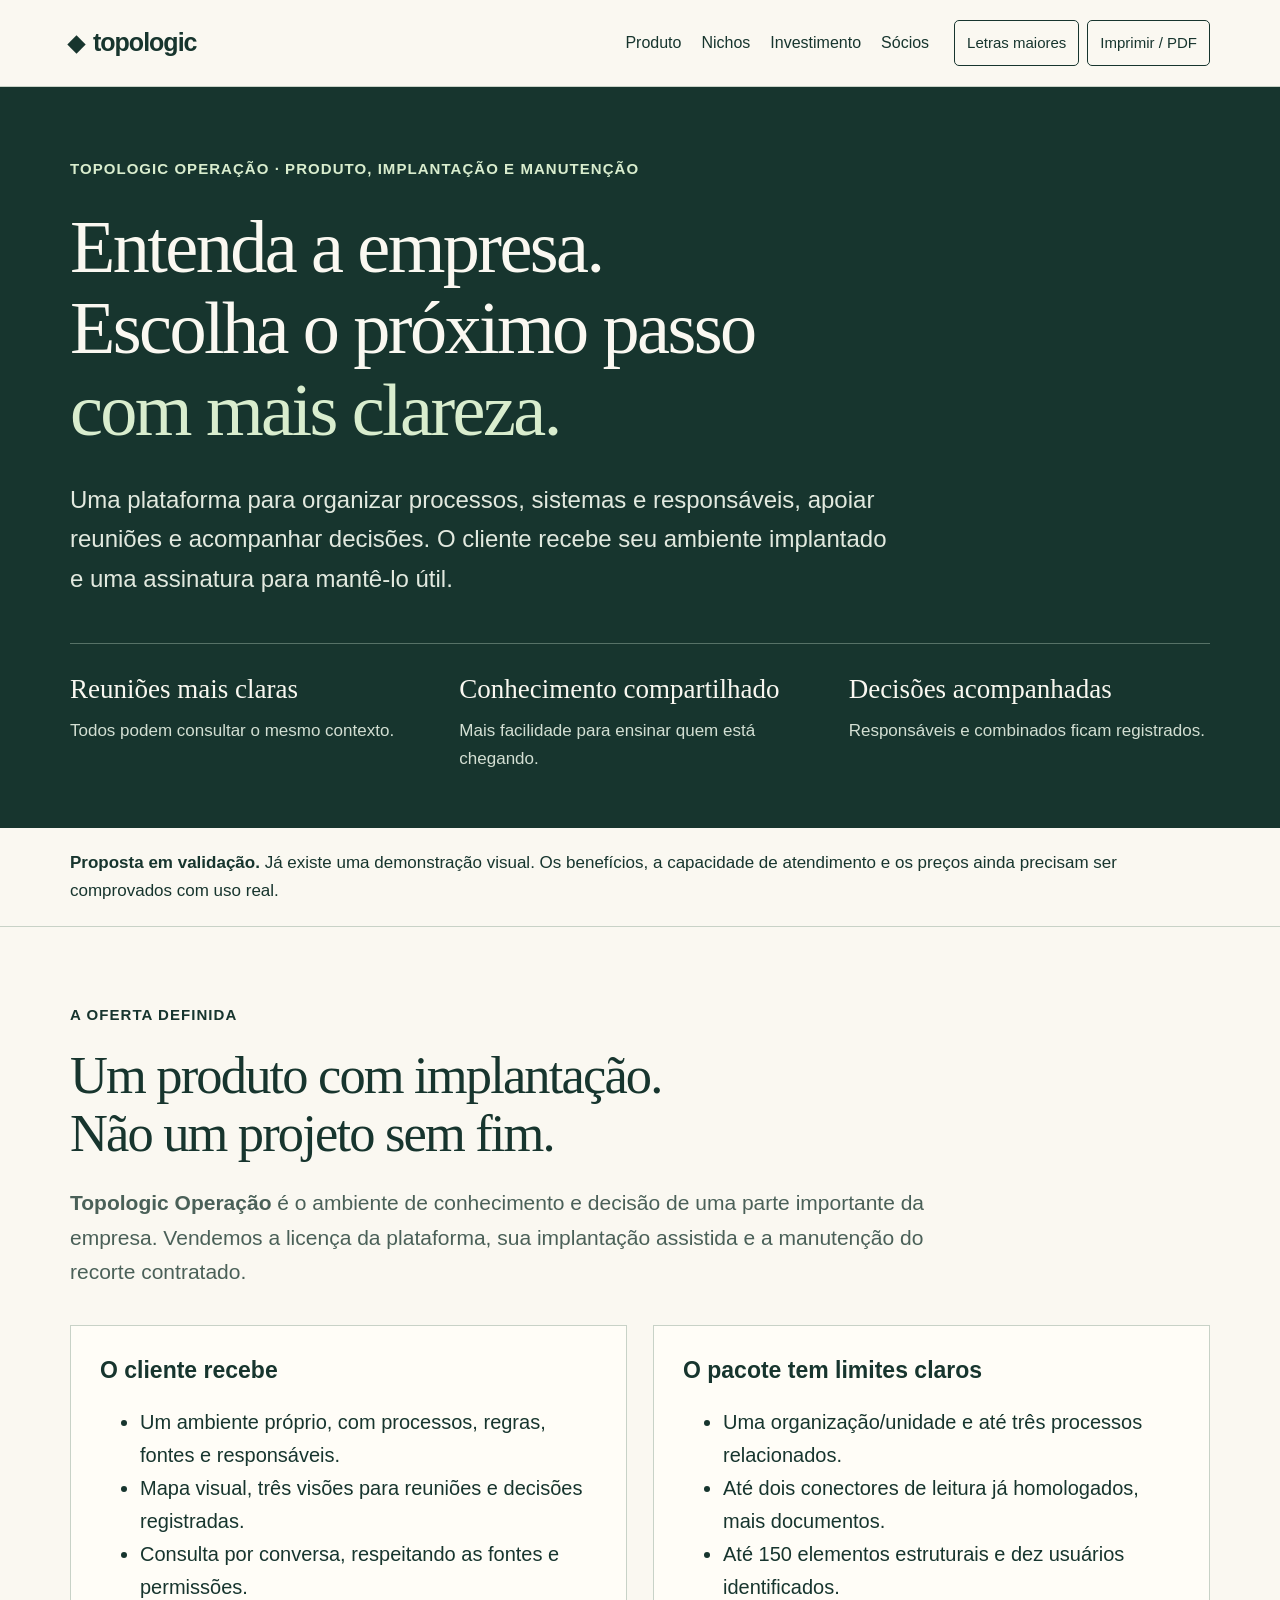
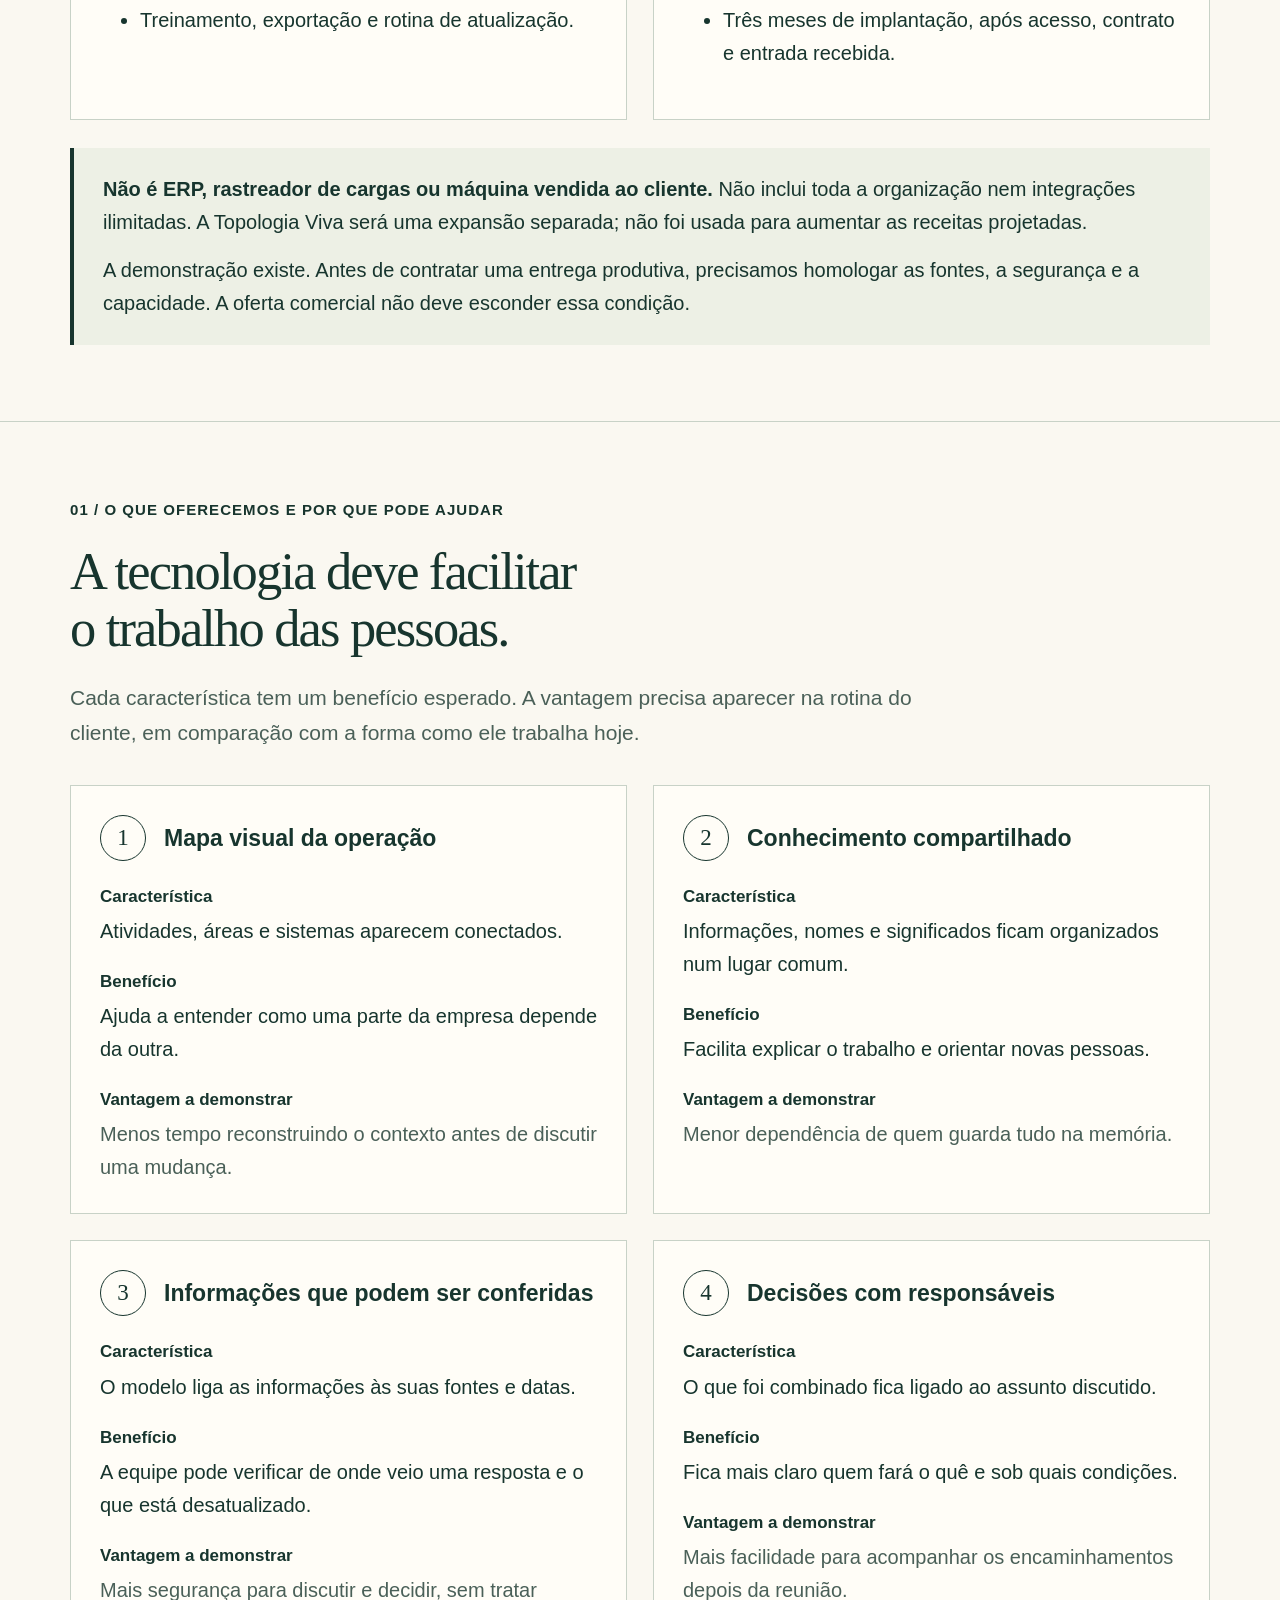
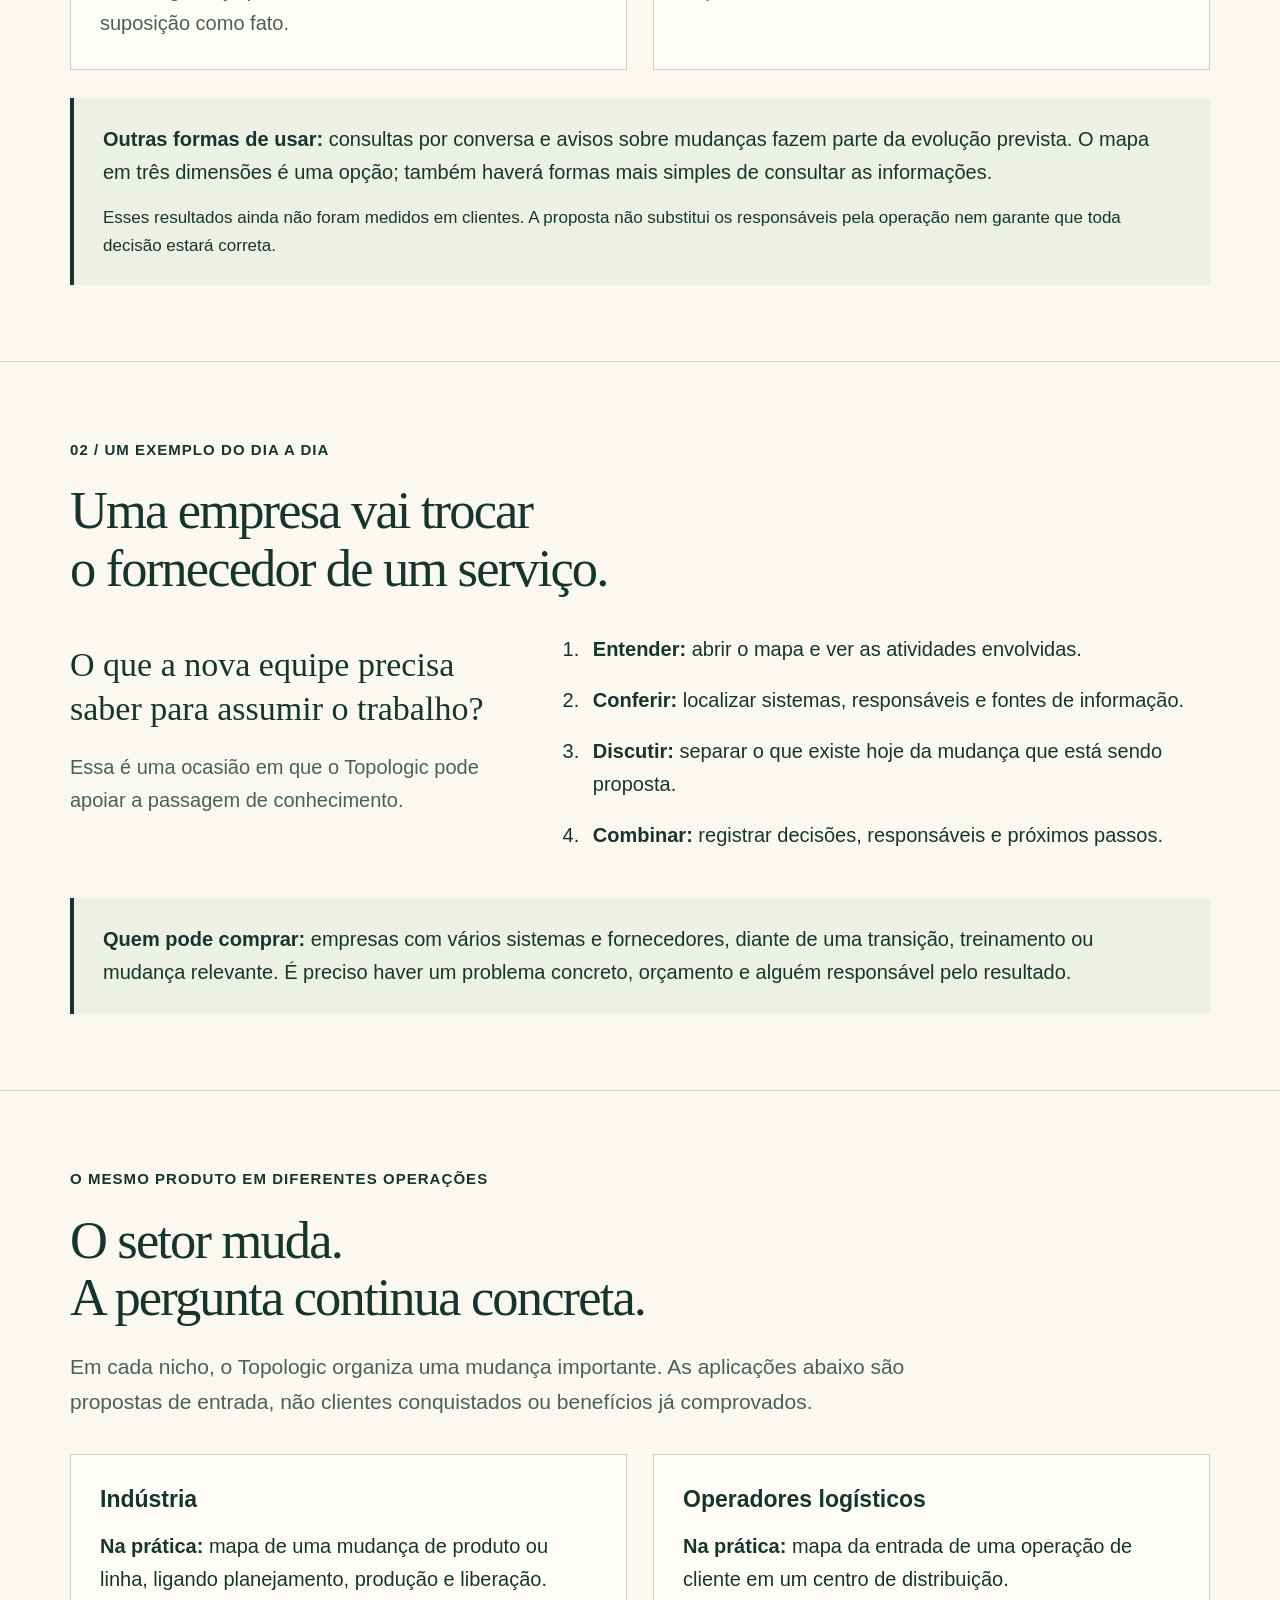
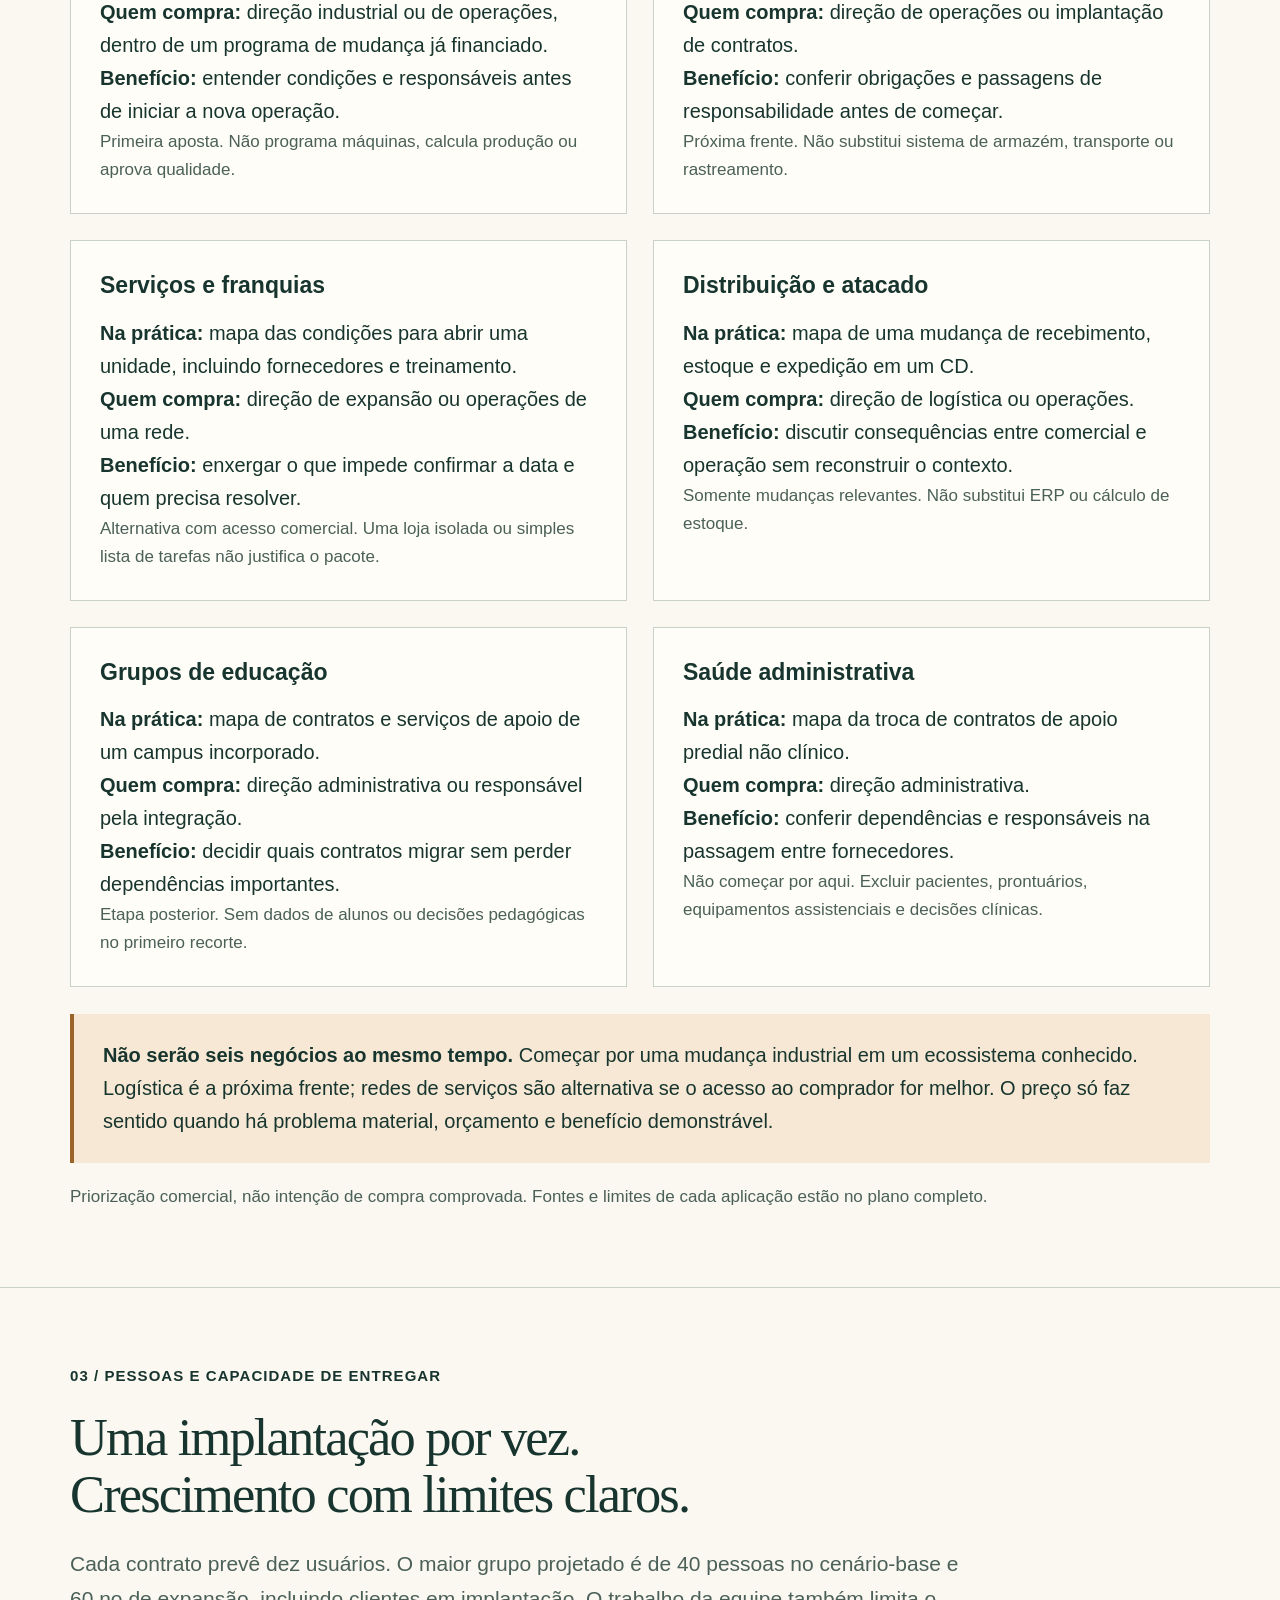
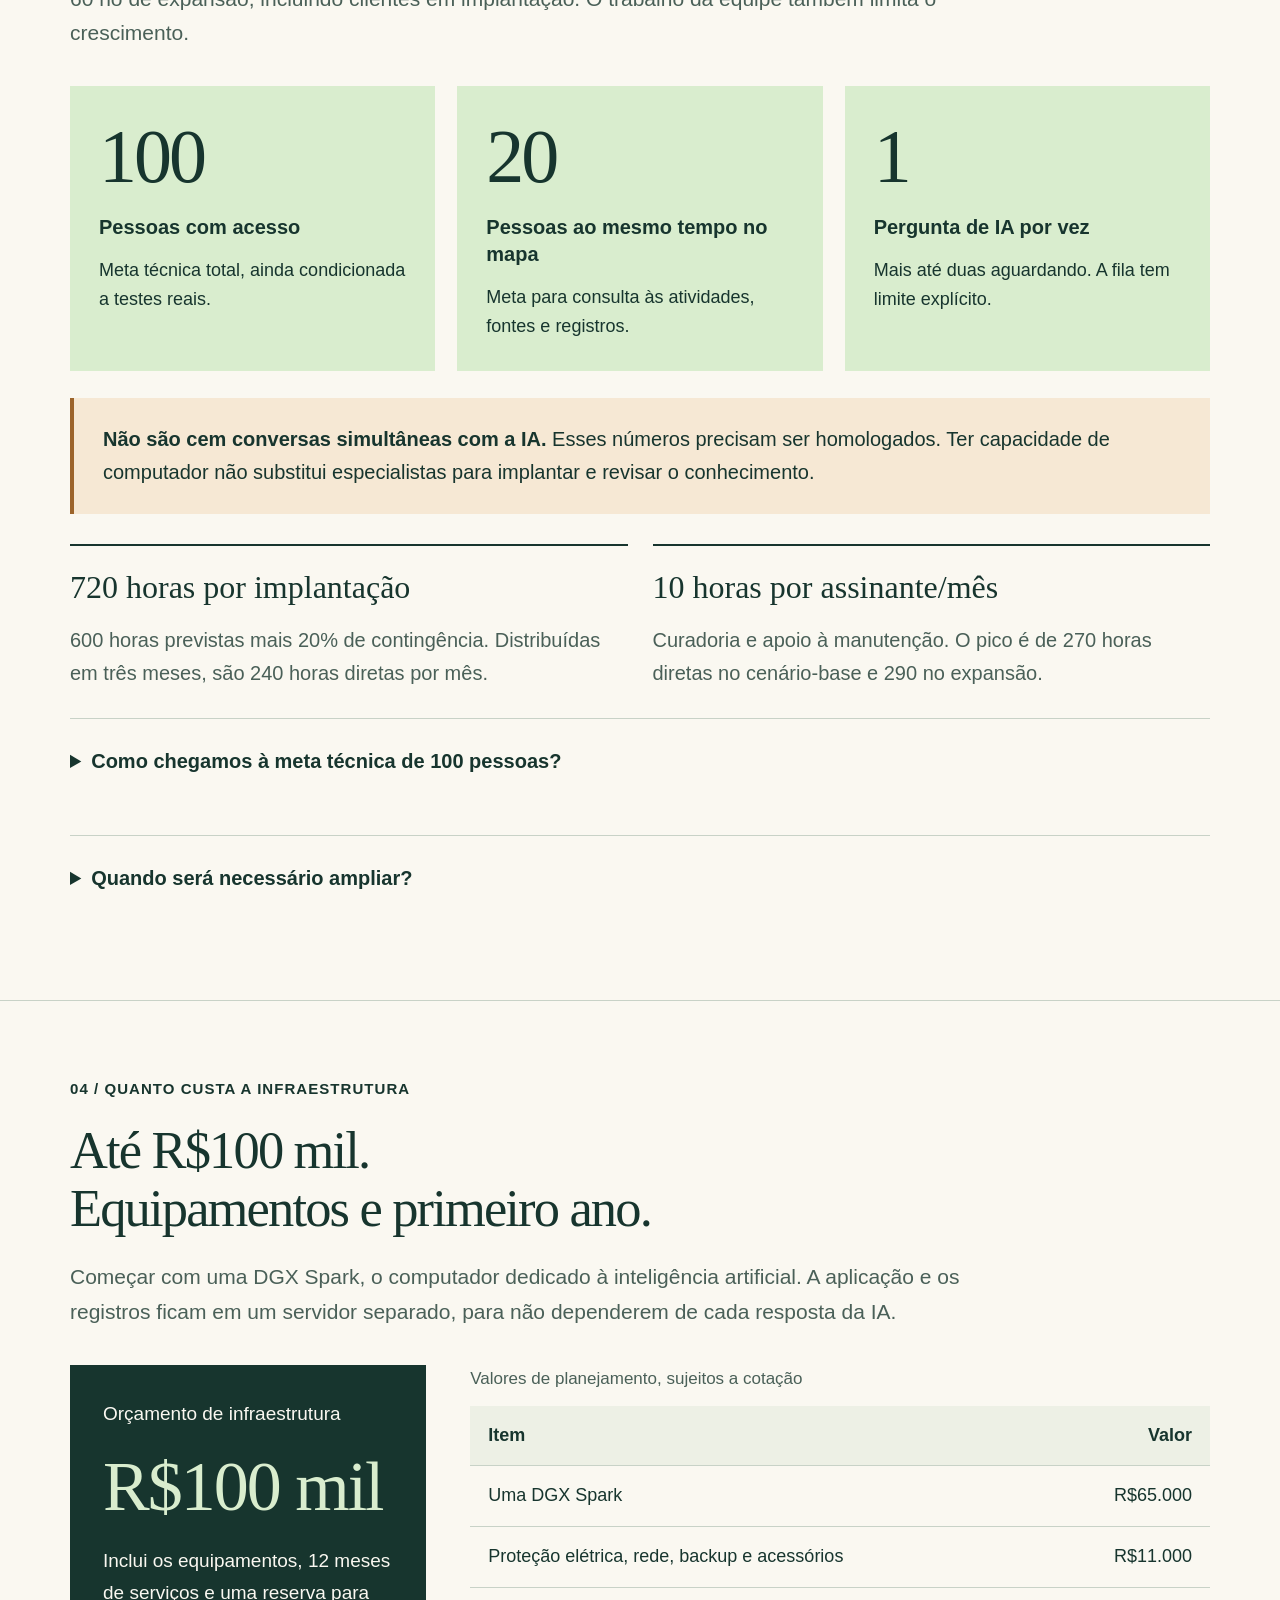
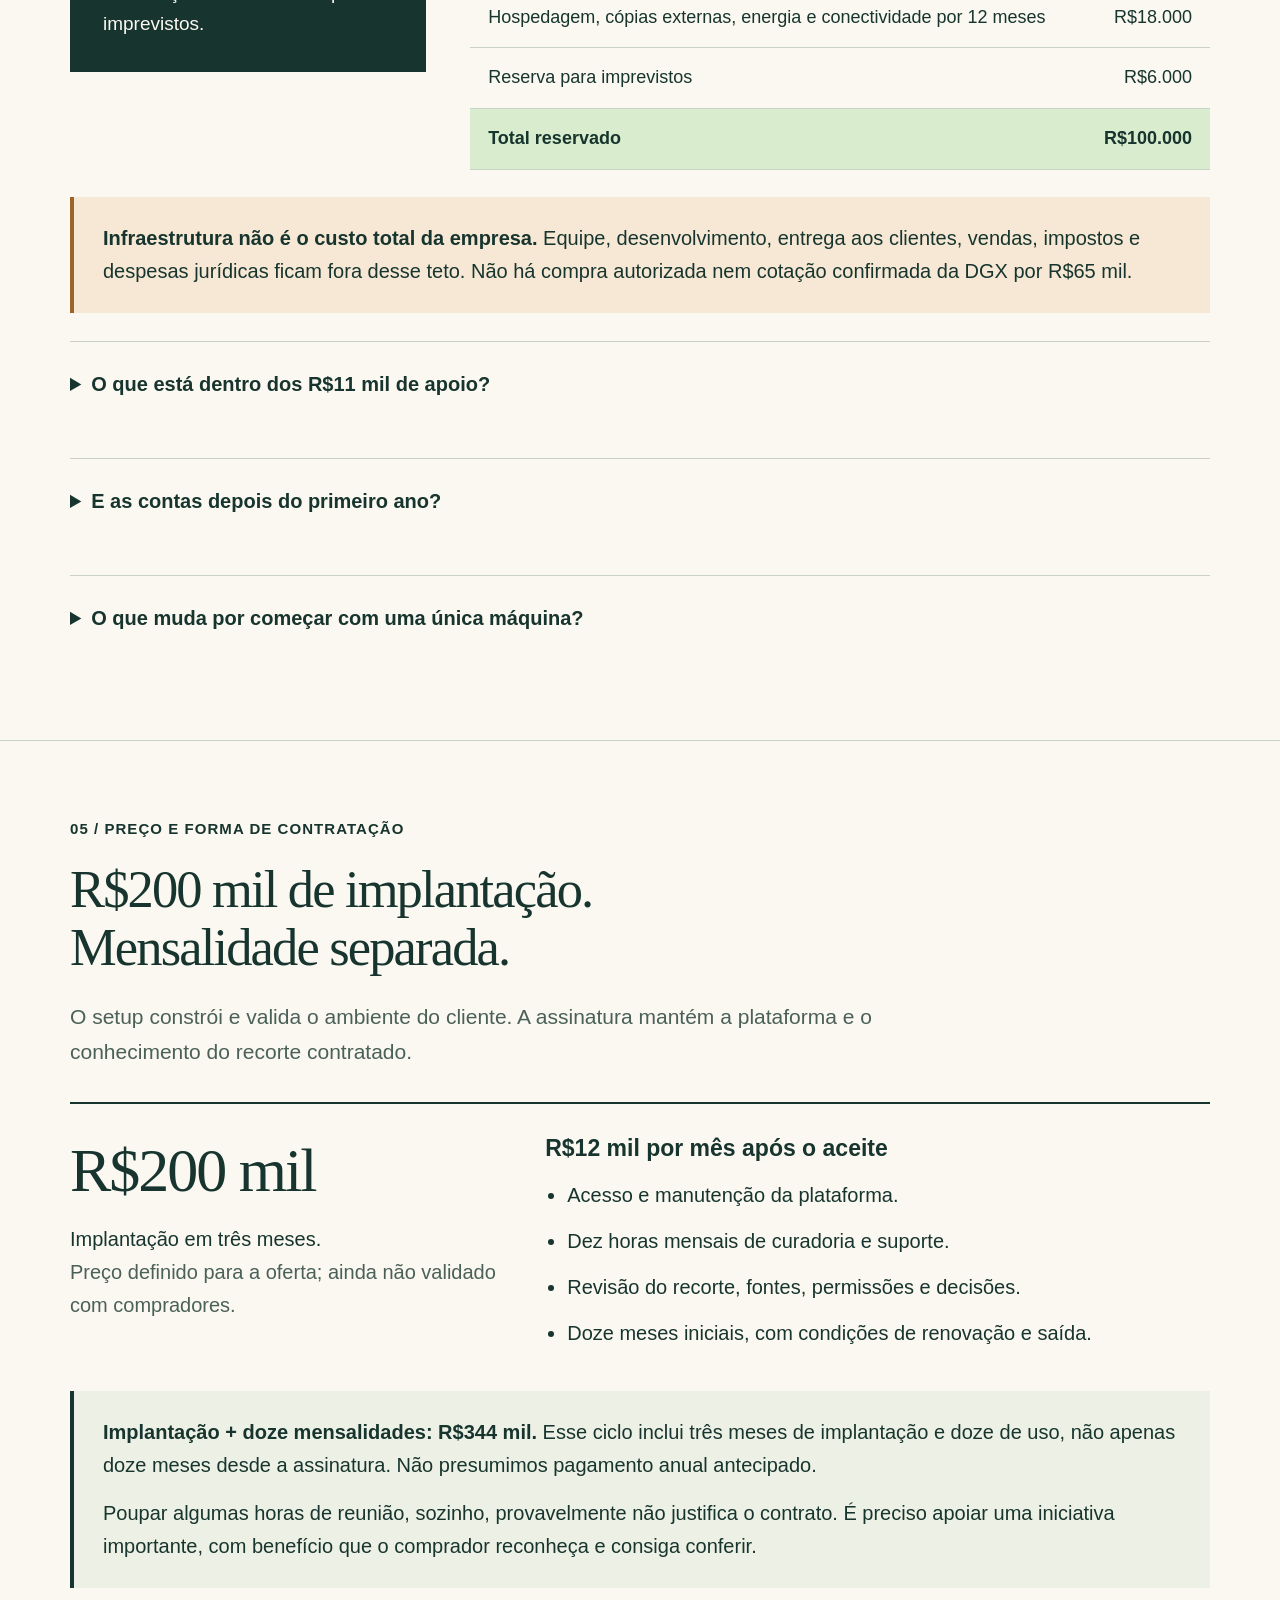
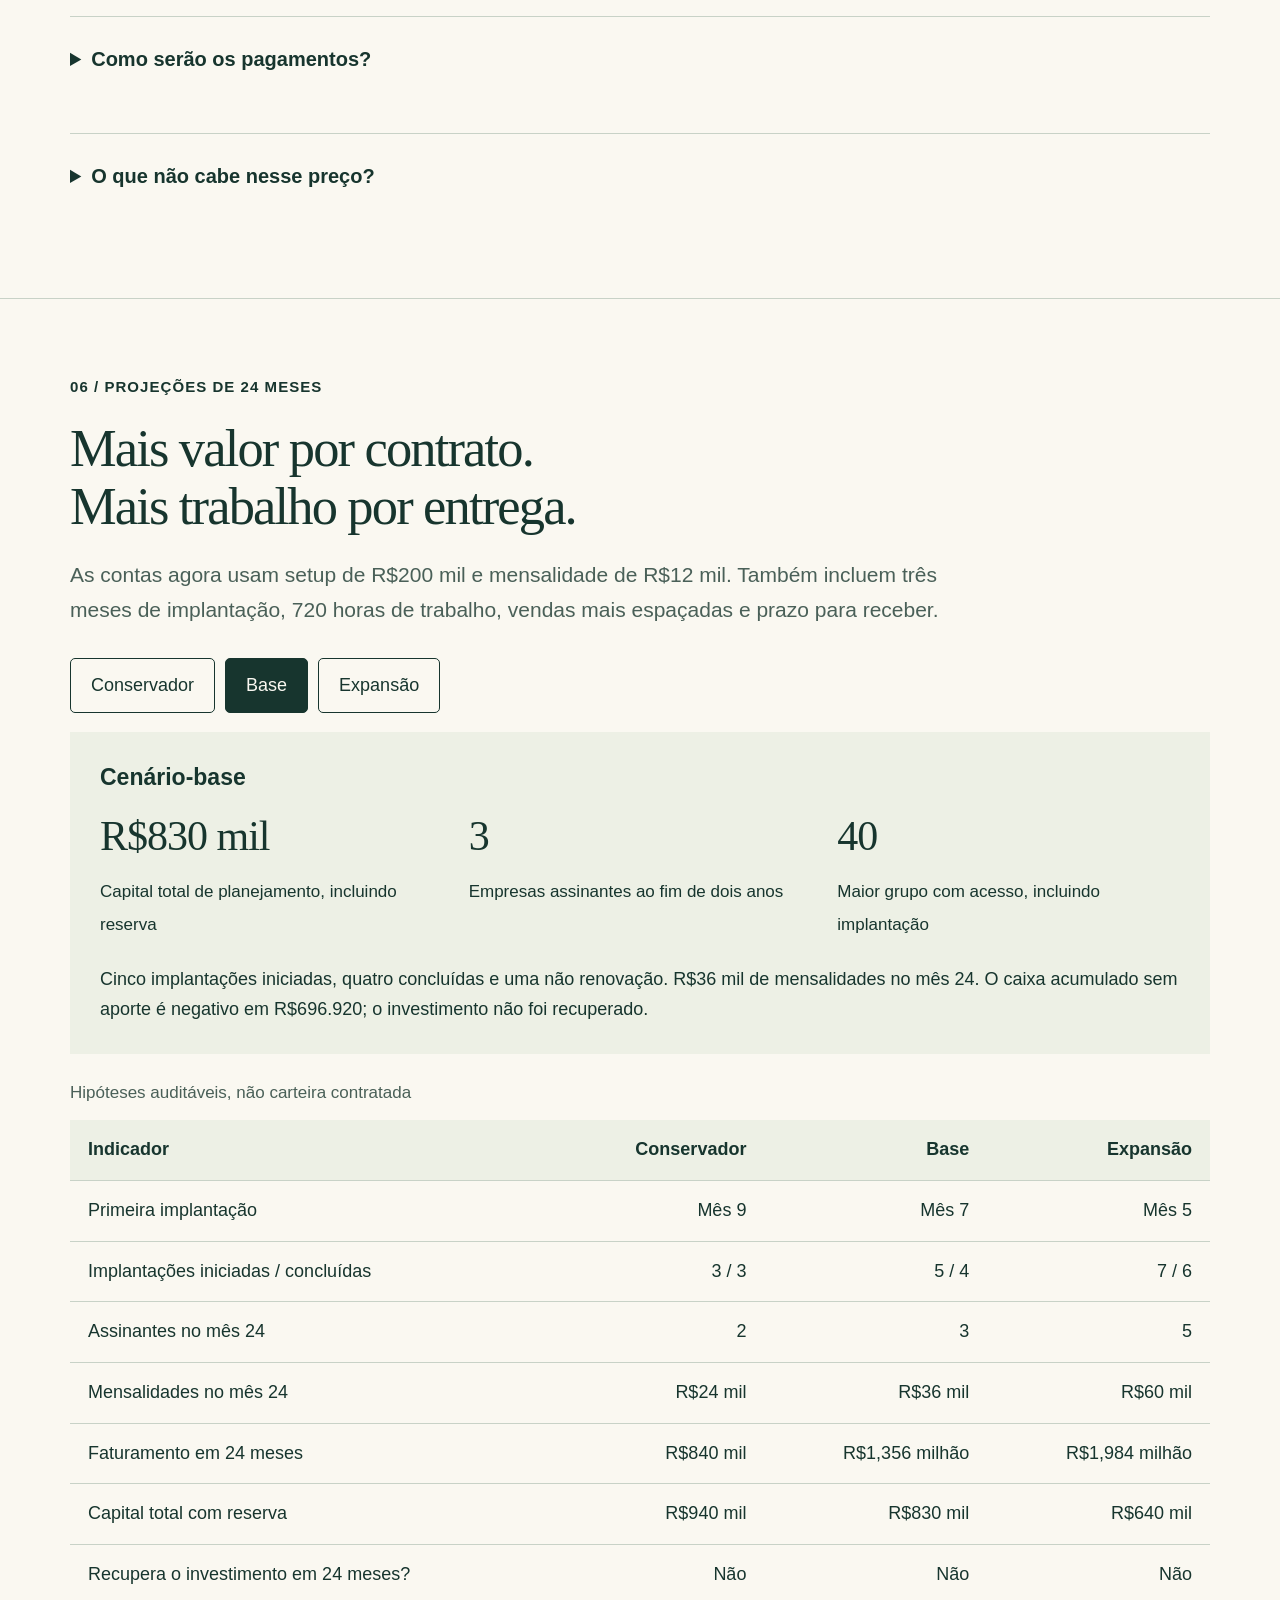
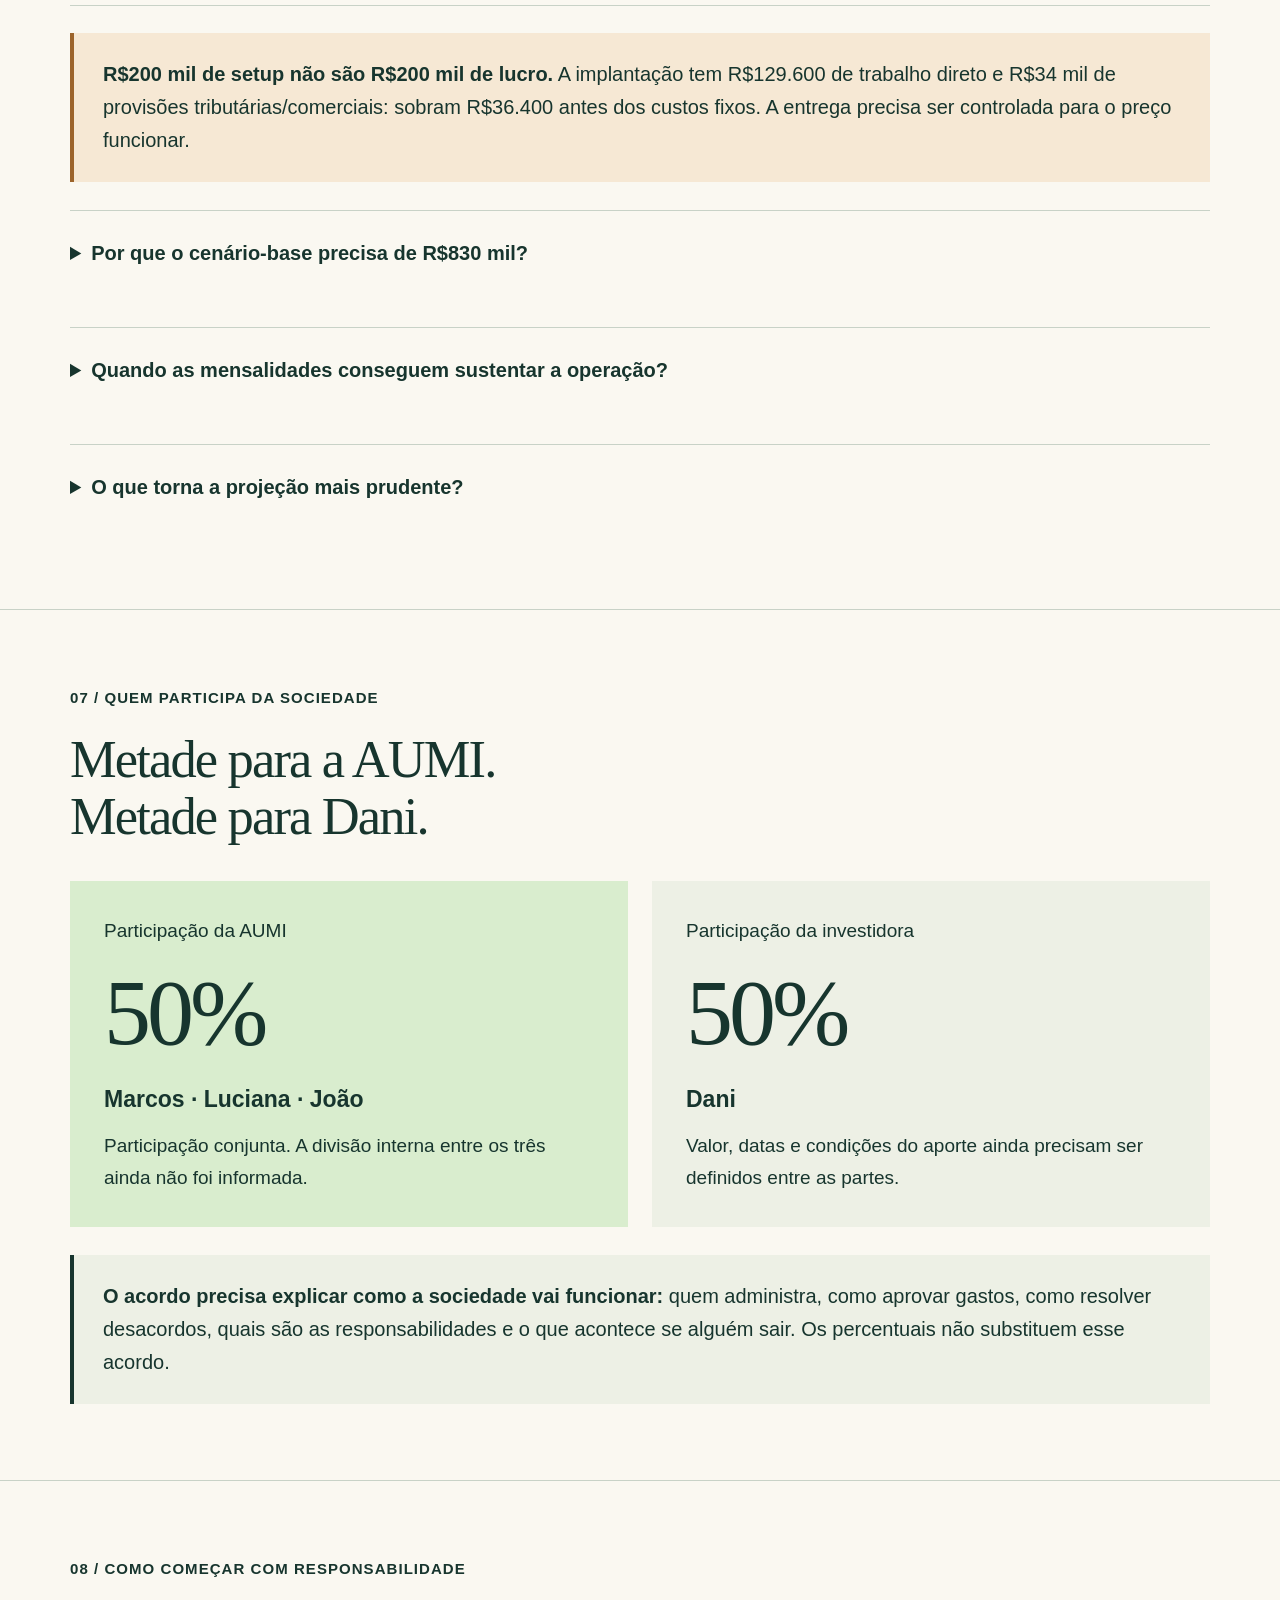
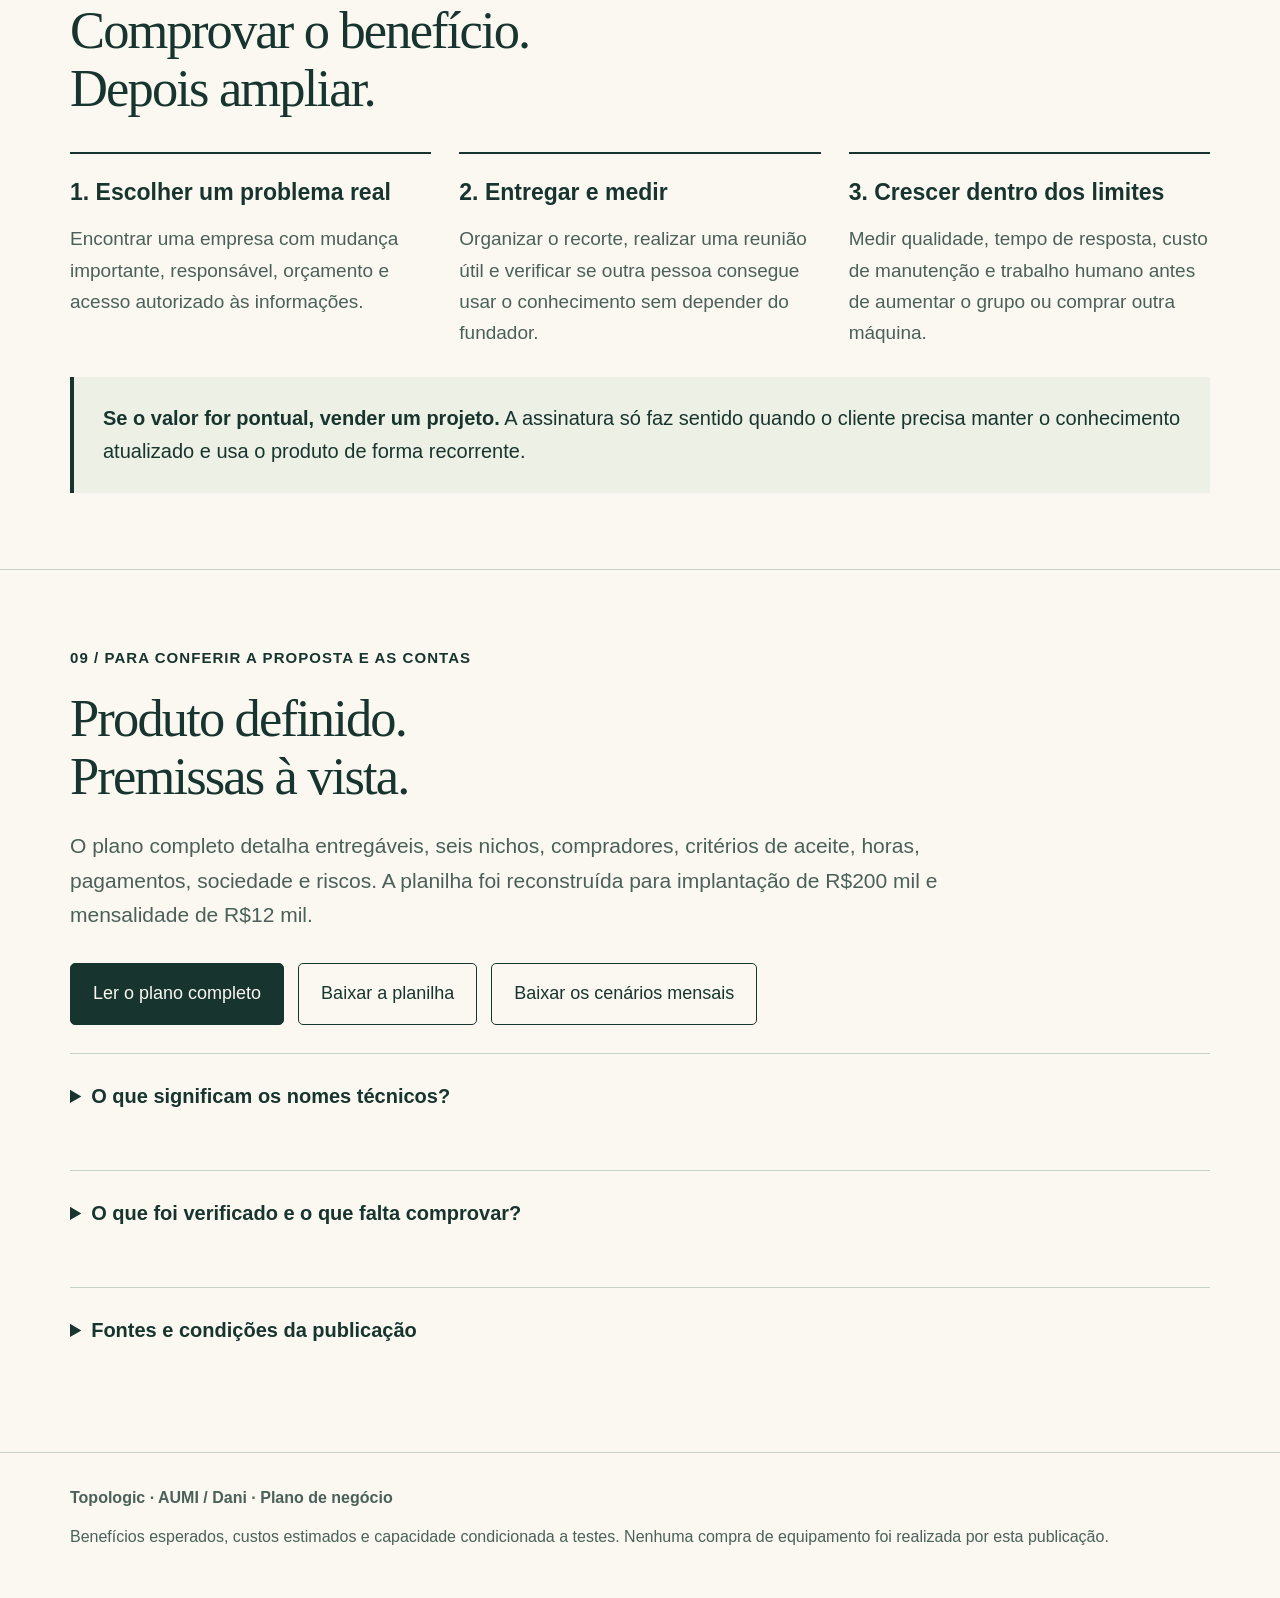
==== commit 9a38c294: "Define Topologic Operacao, six niches and prudent R$200k setup economics" ====
--- a/index.html
+++ b/index.html
@@ -18,22 +18,24 @@
 </head>
 <body>
 <a class="skip" href="#beneficios">Ir para os benefícios</a>
-<header class="header"><div class="wrap"><a class="brand" href="#inicio"><span class="mark" aria-hidden="true"></span>topologic</a><nav aria-label="Seções da apresentação"><a href="#beneficios">Benefícios</a><a href="#pessoas">Pessoas</a><a href="#investimento">Investimento</a><a href="#sociedade">Sócios</a></nav><div class="controls"><button type="button" class="control" id="font-size" aria-pressed="false">Letras maiores</button><button type="button" class="control" id="print">Imprimir / PDF</button></div></div></header>
+<header class="header"><div class="wrap"><a class="brand" href="#inicio"><span class="mark" aria-hidden="true"></span>topologic</a><nav aria-label="Seções da apresentação"><a href="#produto">Produto</a><a href="#nichos">Nichos</a><a href="#investimento">Investimento</a><a href="#sociedade">Sócios</a></nav><div class="controls"><button type="button" class="control" id="font-size" aria-pressed="false">Letras maiores</button><button type="button" class="control" id="print">Imprimir / PDF</button></div></div></header>
 <main id="inicio">
-<div class="hero"><div class="wrap"><p class="eyebrow">Plano de negócio · uma estrutura inicial mais enxuta</p><h1>Entenda a empresa.<br>Escolha o próximo passo<br><em>com mais clareza.</em></h1><p class="intro">O Topologic organiza atividades, sistemas e responsáveis em um mapa compartilhado. A proposta é ajudar as pessoas a entender o trabalho, discutir mudanças e acompanhar o que foi decidido.</p><div class="hero-benefits"><div><strong>Reuniões mais claras</strong><p>Todos podem consultar o mesmo contexto.</p></div><div><strong>Conhecimento compartilhado</strong><p>Mais facilidade para ensinar quem está chegando.</p></div><div><strong>Decisões acompanhadas</strong><p>Responsáveis e combinados ficam registrados.</p></div></div></div></div>
+<div class="hero"><div class="wrap"><p class="eyebrow">Topologic Operação · produto, implantação e manutenção</p><h1>Entenda a empresa.<br>Escolha o próximo passo<br><em>com mais clareza.</em></h1><p class="intro">Uma plataforma para organizar processos, sistemas e responsáveis, apoiar reuniões e acompanhar decisões. O cliente recebe seu ambiente implantado e uma assinatura para mantê-lo útil.</p><div class="hero-benefits"><div><strong>Reuniões mais claras</strong><p>Todos podem consultar o mesmo contexto.</p></div><div><strong>Conhecimento compartilhado</strong><p>Mais facilidade para ensinar quem está chegando.</p></div><div><strong>Decisões acompanhadas</strong><p>Responsáveis e combinados ficam registrados.</p></div></div></div></div>
 <div class="disclaimer"><div class="wrap"><strong>Proposta em validação.</strong> Já existe uma demonstração visual. Os benefícios, a capacidade de atendimento e os preços ainda precisam ser comprovados com uso real.</div></div>
+<section class="section" id="produto"><div class="wrap"><p class="eyebrow">A oferta definida</p><h2>Um produto com implantação.<br>Não um projeto sem fim.</h2><p class="lead"><strong>Topologic Operação</strong> é o ambiente de conhecimento e decisão de uma parte importante da empresa. Vendemos a licença da plataforma, sua implantação assistida e a manutenção do recorte contratado.</p><div class="grid"><article class="card"><h3>O cliente recebe</h3><ul><li>Um ambiente próprio, com processos, regras, fontes e responsáveis.</li><li>Mapa visual, três visões para reuniões e decisões registradas.</li><li>Consulta por conversa, respeitando as fontes e permissões.</li><li>Treinamento, exportação e rotina de atualização.</li></ul></article><article class="card"><h3>O pacote tem limites claros</h3><ul><li>Uma organização/unidade e até três processos relacionados.</li><li>Até dois conectores de leitura já homologados, mais documentos.</li><li>Até 150 elementos estruturais e dez usuários identificados.</li><li>Três meses de implantação, após acesso, contrato e entrada recebida.</li></ul></article></div><div class="strip"><p><strong>Não é ERP, rastreador de cargas ou máquina vendida ao cliente.</strong> Não inclui toda a organização nem integrações ilimitadas. A Topologia Viva será uma expansão separada; não foi usada para aumentar as receitas projetadas.</p><p>A demonstração existe. Antes de contratar uma entrega produtiva, precisamos homologar as fontes, a segurança e a capacidade. A oferta comercial não deve esconder essa condição.</p></div></div></section>
 <section class="section" id="beneficios"><div class="wrap"><p class="eyebrow">01 / O que oferecemos e por que pode ajudar</p><h2>A tecnologia deve facilitar<br>o trabalho das pessoas.</h2><p class="lead">Cada característica tem um benefício esperado. A vantagem precisa aparecer na rotina do cliente, em comparação com a forma como ele trabalha hoje.</p><div class="grid"><article class="card"><div class="card-title"><span class="number" aria-hidden="true">1</span><h3>Mapa visual da operação</h3></div><dl class="cbv"><dt>Característica</dt><dd>Atividades, áreas e sistemas aparecem conectados.</dd><dt>Benefício</dt><dd>Ajuda a entender como uma parte da empresa depende da outra.</dd><dt>Vantagem a demonstrar</dt><dd>Menos tempo reconstruindo o contexto antes de discutir uma mudança.</dd></dl></article><article class="card"><div class="card-title"><span class="number" aria-hidden="true">2</span><h3>Conhecimento compartilhado</h3></div><dl class="cbv"><dt>Característica</dt><dd>Informações, nomes e significados ficam organizados num lugar comum.</dd><dt>Benefício</dt><dd>Facilita explicar o trabalho e orientar novas pessoas.</dd><dt>Vantagem a demonstrar</dt><dd>Menor dependência de quem guarda tudo na memória.</dd></dl></article><article class="card"><div class="card-title"><span class="number" aria-hidden="true">3</span><h3>Informações que podem ser conferidas</h3></div><dl class="cbv"><dt>Característica</dt><dd>O modelo liga as informações às suas fontes e datas.</dd><dt>Benefício</dt><dd>A equipe pode verificar de onde veio uma resposta e o que está desatualizado.</dd><dt>Vantagem a demonstrar</dt><dd>Mais segurança para discutir e decidir, sem tratar suposição como fato.</dd></dl></article><article class="card"><div class="card-title"><span class="number" aria-hidden="true">4</span><h3>Decisões com responsáveis</h3></div><dl class="cbv"><dt>Característica</dt><dd>O que foi combinado fica ligado ao assunto discutido.</dd><dt>Benefício</dt><dd>Fica mais claro quem fará o quê e sob quais condições.</dd><dt>Vantagem a demonstrar</dt><dd>Mais facilidade para acompanhar os encaminhamentos depois da reunião.</dd></dl></article></div><div class="strip"><p><strong>Outras formas de usar:</strong> consultas por conversa e avisos sobre mudanças fazem parte da evolução prevista. O mapa em três dimensões é uma opção; também haverá formas mais simples de consultar as informações.</p><p class="small">Esses resultados ainda não foram medidos em clientes. A proposta não substitui os responsáveis pela operação nem garante que toda decisão estará correta.</p></div></div></section>
 <section class="section" id="exemplo"><div class="wrap"><p class="eyebrow">02 / Um exemplo do dia a dia</p><h2>Uma empresa vai trocar<br>o fornecedor de um serviço.</h2><div class="example"><div><p class="example-title">O que a nova equipe precisa saber para assumir o trabalho?</p><p class="muted" style="margin-top:20px">Essa é uma ocasião em que o Topologic pode apoiar a passagem de conhecimento.</p></div><ol class="steps"><li><strong>Entender:</strong> abrir o mapa e ver as atividades envolvidas.</li><li><strong>Conferir:</strong> localizar sistemas, responsáveis e fontes de informação.</li><li><strong>Discutir:</strong> separar o que existe hoje da mudança que está sendo proposta.</li><li><strong>Combinar:</strong> registrar decisões, responsáveis e próximos passos.</li></ol></div><div class="strip"><p><strong>Quem pode comprar:</strong> empresas com vários sistemas e fornecedores, diante de uma transição, treinamento ou mudança relevante. É preciso haver um problema concreto, orçamento e alguém responsável pelo resultado.</p></div></div></section>
-<section class="section" id="pessoas"><div class="wrap"><p class="eyebrow">03 / Quantas pessoas pretendemos atender</p><h2>Começar com uma máquina de IA.<br>Atender um grupo bem definido.</h2><p class="lead">A meta inicial é oferecer acesso a até 100 pessoas. Elas compartilham a estrutura, mas não precisam usar a inteligência artificial ao mesmo tempo.</p><div class="capacity"><article class="metric"><strong>100</strong><h3>Pessoas com acesso</h3><p>Meta para o grupo total de usuários cadastrados.</p></article><article class="metric"><strong>20</strong><h3>Pessoas ao mesmo tempo no mapa</h3><p>Meta para consulta às atividades, fontes e registros.</p></article><article class="metric"><strong>1</strong><h3>Pergunta de IA por vez</h3><p>Mais até duas aguardando. A fila deve ter um limite claro.</p></article></div><div class="notice"><strong>São metas a testar, não capacidade já comprovada.</strong> Cem pessoas com acesso não significam cem conversas simultâneas com a IA. Começaremos com um grupo menor e só ampliaremos depois de medir a experiência real.</div><div class="company-examples"><div><h3>10 empresas × 10 pessoas</h3><p>Um exemplo de distribuição das mesmas 100 vagas de acesso.</p></div><div><h3>20 empresas × 5 pessoas</h3><p>Outra distribuição possível. Uso, tamanho dos dados e trabalho de implantação também contam.</p></div></div><details><summary>Como chegamos à meta de 100 pessoas?</summary><p>O exemplo supõe que 40 das 100 pessoas façam seis perguntas curtas por dia. São 240 perguntas em oito horas: 30 por hora em média, ou 60 na hora mais movimentada.</p><p>A meta técnica é concluir cada pergunta em cerca de 20 segundos no perfil definido. Usando apenas metade da capacidade aritmética para deixar margem, o planejamento comportaria 90 perguntas por hora. A demanda prevista seria 60.</p><p><strong>Os 20 segundos ainda precisam ser medidos na máquina.</strong> Se as respostas forem mais lentas ou as pessoas fizerem mais perguntas, será necessário reduzir o grupo ou rever a estrutura. Ao dobrar a frequência de uso, a quantidade de pessoas atendidas cai pela metade nas mesmas condições.</p><p>O cenário financeiro usa cinco participantes por empresa em média: no maior momento, são 65 pessoas no cenário-base e 90 no de expansão, incluindo projetos em implantação. Grupos maiores exigem novo dimensionamento.</p><p>A planilha contém as contas e os critérios do teste. O número de pessoas não foi deduzido apenas da memória do computador.</p></details><details><summary>Quando será necessário ampliar a estrutura?</summary><p>Antes de ultrapassar 100 pessoas com acesso, 20 pessoas simultâneas no mapa, 60 perguntas de IA na hora de pico ou o orçamento de hospedagem. Lentidão e filas também abrem uma revisão.</p><p>Primeiro medimos e ajustamos o uso. Uma segunda máquina só entra com demanda, dinheiro e aprovação. Ela não está incluída no orçamento inicial.</p></details></div></section>
+<section class="section" id="nichos"><div class="wrap"><p class="eyebrow">O mesmo produto em diferentes operações</p><h2>O setor muda.<br>A pergunta continua concreta.</h2><p class="lead">Em cada nicho, o Topologic organiza uma mudança importante. As aplicações abaixo são propostas de entrada, não clientes conquistados ou benefícios já comprovados.</p><div class="grid"><article class="card"><h3>Indústria</h3><p><strong>Na prática:</strong> mapa de uma mudança de produto ou linha, ligando planejamento, produção e liberação.</p><p><strong>Quem compra:</strong> direção industrial ou de operações, dentro de um programa de mudança já financiado.</p><p><strong>Benefício:</strong> entender condições e responsáveis antes de iniciar a nova operação.</p><p class="small muted">Primeira aposta. Não programa máquinas, calcula produção ou aprova qualidade.</p></article><article class="card"><h3>Operadores logísticos</h3><p><strong>Na prática:</strong> mapa da entrada de uma operação de cliente em um centro de distribuição.</p><p><strong>Quem compra:</strong> direção de operações ou implantação de contratos.</p><p><strong>Benefício:</strong> conferir obrigações e passagens de responsabilidade antes de começar.</p><p class="small muted">Próxima frente. Não substitui sistema de armazém, transporte ou rastreamento.</p></article><article class="card"><h3>Serviços e franquias</h3><p><strong>Na prática:</strong> mapa das condições para abrir uma unidade, incluindo fornecedores e treinamento.</p><p><strong>Quem compra:</strong> direção de expansão ou operações de uma rede.</p><p><strong>Benefício:</strong> enxergar o que impede confirmar a data e quem precisa resolver.</p><p class="small muted">Alternativa com acesso comercial. Uma loja isolada ou simples lista de tarefas não justifica o pacote.</p></article><article class="card"><h3>Distribuição e atacado</h3><p><strong>Na prática:</strong> mapa de uma mudança de recebimento, estoque e expedição em um CD.</p><p><strong>Quem compra:</strong> direção de logística ou operações.</p><p><strong>Benefício:</strong> discutir consequências entre comercial e operação sem reconstruir o contexto.</p><p class="small muted">Somente mudanças relevantes. Não substitui ERP ou cálculo de estoque.</p></article><article class="card"><h3>Grupos de educação</h3><p><strong>Na prática:</strong> mapa de contratos e serviços de apoio de um campus incorporado.</p><p><strong>Quem compra:</strong> direção administrativa ou responsável pela integração.</p><p><strong>Benefício:</strong> decidir quais contratos migrar sem perder dependências importantes.</p><p class="small muted">Etapa posterior. Sem dados de alunos ou decisões pedagógicas no primeiro recorte.</p></article><article class="card"><h3>Saúde administrativa</h3><p><strong>Na prática:</strong> mapa da troca de contratos de apoio predial não clínico.</p><p><strong>Quem compra:</strong> direção administrativa.</p><p><strong>Benefício:</strong> conferir dependências e responsáveis na passagem entre fornecedores.</p><p class="small muted">Não começar por aqui. Excluir pacientes, prontuários, equipamentos assistenciais e decisões clínicas.</p></article></div><div class="notice"><strong>Não serão seis negócios ao mesmo tempo.</strong> Começar por uma mudança industrial em um ecossistema conhecido. Logística é a próxima frente; redes de serviços são alternativa se o acesso ao comprador for melhor. O preço só faz sentido quando há problema material, orçamento e benefício demonstrável.</div><p class="small muted" style="margin-top:20px">Priorização comercial, não intenção de compra comprovada. Fontes e limites de cada aplicação estão no plano completo.</p></div></section>
+<section class="section" id="pessoas"><div class="wrap"><p class="eyebrow">03 / Pessoas e capacidade de entregar</p><h2>Uma implantação por vez.<br>Crescimento com limites claros.</h2><p class="lead">Cada contrato prevê dez usuários. O maior grupo projetado é de 40 pessoas no cenário-base e 60 no de expansão, incluindo clientes em implantação. O trabalho da equipe também limita o crescimento.</p><div class="capacity"><article class="metric"><strong>100</strong><h3>Pessoas com acesso</h3><p>Meta técnica total, ainda condicionada a testes reais.</p></article><article class="metric"><strong>20</strong><h3>Pessoas ao mesmo tempo no mapa</h3><p>Meta para consulta às atividades, fontes e registros.</p></article><article class="metric"><strong>1</strong><h3>Pergunta de IA por vez</h3><p>Mais até duas aguardando. A fila tem limite explícito.</p></article></div><div class="notice"><strong>Não são cem conversas simultâneas com a IA.</strong> Esses números precisam ser homologados. Ter capacidade de computador não substitui especialistas para implantar e revisar o conhecimento.</div><div class="company-examples"><div><h3>720 horas por implantação</h3><p>600 horas previstas mais 20% de contingência. Distribuídas em três meses, são 240 horas diretas por mês.</p></div><div><h3>10 horas por assinante/mês</h3><p>Curadoria e apoio à manutenção. O pico é de 270 horas diretas no cenário-base e 290 no expansão.</p></div></div><details><summary>Como chegamos à meta técnica de 100 pessoas?</summary><p>Supomos que 40 das 100 pessoas façam seis perguntas curtas por dia: 240 perguntas em oito horas, ou 60 na hora de pico.</p><p>Com a meta de cerca de 20 segundos por resposta, uma execução por vez permitiria 180 perguntas/hora aritmeticamente. Usamos apenas metade, 90/hora, no planejamento. <strong>A velocidade ainda não foi medida na DGX com o produto real.</strong></p><p>Se o uso dobrar ou as respostas forem mais lentas, reduzir o grupo ou rever a estrutura. A planilha mostra as premissas. Os limites não foram deduzidos apenas da memória do computador.</p></details><details><summary>Quando será necessário ampliar?</summary><p>Antes de ultrapassar 100 usuários, 20 consultas simultâneas ao mapa, 60 perguntas de IA na hora de pico ou o envelope de hospedagem. Revisar também filas, qualidade e disponibilidade de especialistas.</p><p>Uma segunda DGX exige demanda, caixa e aprovação. Ela não está no orçamento inicial. Uma nova implantação só começa quando a equipe tem capacidade, não apenas quando aparece uma venda.</p></details></div></section>
 <section class="section" id="investimento"><div class="wrap"><p class="eyebrow">04 / Quanto custa a infraestrutura</p><h2>Até R$100 mil.<br>Equipamentos e primeiro ano.</h2><p class="lead">Começar com uma DGX Spark, o computador dedicado à inteligência artificial. A aplicação e os registros ficam em um servidor separado, para não dependerem de cada resposta da IA.</p><div class="budget"><div class="budget-total"><p>Orçamento de infraestrutura</p><p class="amount">R$100 mil</p><p>Inclui os equipamentos, 12 meses de serviços e uma reserva para imprevistos.</p></div><div class="table-wrap"><table><caption>Valores de planejamento, sujeitos a cotação</caption><thead><tr><th>Item</th><th>Valor</th></tr></thead><tbody><tr><td>Uma DGX Spark</td><td>R$65.000</td></tr><tr><td>Proteção elétrica, rede, backup e acessórios</td><td>R$11.000</td></tr><tr><td>Hospedagem, cópias externas, energia e conectividade por 12 meses</td><td>R$18.000</td></tr><tr><td>Reserva para imprevistos</td><td>R$6.000</td></tr><tr><td>Total reservado</td><td>R$100.000</td></tr></tbody></table></div></div><div class="notice"><strong>Infraestrutura não é o custo total da empresa.</strong> Equipe, desenvolvimento, entrega aos clientes, vendas, impostos e despesas jurídicas ficam fora desse teto. Não há compra autorizada nem cotação confirmada da DGX por R$65 mil.</div><details><summary>O que está dentro dos R$11 mil de apoio?</summary><ul><li>R$4 mil para nobreak e proteção elétrica.</li><li>R$2 mil para rede e segurança de perímetro.</li><li>R$3 mil para backup local.</li><li>R$2 mil para periféricos essenciais.</li></ul><p>A estrutura pressupõe uma sala segura e uma conexão principal já disponíveis. Obras, novo escritório e exigências especiais de clientes precisam de orçamento separado.</p></details><details><summary>E as contas depois do primeiro ano?</summary><p>O planejamento reserva R$1 mil por mês para hospedagem, banco de dados, cópias externas e monitoramento, mais R$500 para energia e conectividade adicionais.</p><p>Essas contas continuam no segundo ano: mais R$18 mil, já considerados nas projeções. Os R$100 mil são o teto dos primeiros 12 meses, não o custo para sempre. A reserva de R$6 mil faz parte da reserva geral de caixa e não foi contada duas vezes.</p></details><details><summary>O que muda por começar com uma única máquina?</summary><p>Menor investimento inicial, mas sem uma segunda máquina de reserva. A prioridade durante o atendimento será responder aos clientes. Testes e processamento pesado serão programados para outros horários.</p><p>Se a DGX falhar, a IA poderá ficar indisponível até a recuperação. O mapa e os registros devem continuar acessíveis pelo servidor separado; essa independência também precisa ser implementada e testada. Não há promessa de atendimento 24 horas.</p></details></div></section>
-<section class="section" id="oferta"><div class="wrap"><p class="eyebrow">05 / Como pretendemos vender</p><h2>Vender uma entrega útil,<br>não uma máquina cara.</h2><p class="lead">A hipótese principal é um contrato para ajudar uma empresa a compreender e acompanhar uma mudança importante, com escopo e período definidos.</p><div class="pricing"><div><strong>R$200 mil</strong><p>Hipótese por contrato estratégico.<br><span class="muted">Não é mensalidade nem venda já realizada.</span></p></div><ul><li>Organizar um recorte relevante da operação.</li><li>Revisar o conhecimento com negócio e tecnologia.</li><li>Preparar reuniões, fontes e registro de decisões.</li><li>Treinar responsáveis e acompanhar o uso pelo período contratado.</li></ul></div><div class="strip"><p><strong>O preço precisa ser justificado pelo resultado.</strong> A duração, os limites, os pagamentos e o trabalho necessário ainda devem ser negociados. Não inclui toda a empresa ou integrações ilimitadas automaticamente.</p></div><details><summary>Qual preço foi usado nas projeções financeiras?</summary><p>Para preservar a base já calculada, as projeções usam implantação de R$36 mil e assinatura de R$7,5 mil por mês. Uma parcela dos clientes contrata acompanhamento adicional por R$4,5 mil mensais.</p><p>A oferta de R$200 mil ainda não foi incorporada às projeções. Seu custo de entrega, conversão e calendário de pagamentos precisam ser definidos antes disso. Piloto de R$24 mil e outros pacotes também são hipóteses separadas.</p></details></div></section>
-<section class="section" id="financeiro"><div class="wrap"><p class="eyebrow">06 / A empresa além dos equipamentos</p><h2>O negócio precisa pagar<br>as pessoas e a operação.</h2><p class="lead">Os cenários abaixo incluem a equipe, o trabalho de entrega, as despesas e o prazo para receber dos clientes. Nenhum representa uma carteira de vendas já existente.</p><div class="scenario-tabs" role="group" aria-label="Escolher cenário financeiro"><button type="button" data-scenario="conservador" aria-pressed="false">Conservador</button><button type="button" data-scenario="base" aria-pressed="true">Base</button><button type="button" data-scenario="expansao" aria-pressed="false">Expansão</button></div><div class="scenario-panel" aria-live="polite" aria-atomic="true"><h3 id="sc-label">Cenário-base</h3><div class="scenario-numbers"><div><strong id="sc-capital">R$810 mil</strong><span>Capital total de planejamento, incluindo reserva</span></div><div><strong id="sc-clients">12</strong><span>Empresas assinantes ao fim de dois anos</span></div><div><strong id="sc-people">65</strong><span>Maior grupo previsto de usuários, com cinco por ambiente</span></div></div><p id="sc-detail">Receita de assinaturas de R$99 mil por mês ao fim do período. O cenário passa a cobrir os custos recorrentes antes da depreciação no mês 22, mas ainda não recupera o investimento em dois anos.</p></div><div class="table-wrap"><table><caption>Resumo dos três cenários · 24 meses</caption><thead><tr><th>Indicador</th><th>Conservador</th><th>Base</th><th>Expansão</th></tr></thead><tbody><tr><td>Capital total com reserva</td><td>R$1,44 milhão</td><td>R$810 mil</td><td>R$640 mil</td></tr><tr><td>Empresas assinantes no mês 24</td><td>2</td><td>12</td><td>16</td></tr><tr><td>Máximo de pessoas no perfil projetado</td><td>10</td><td>65</td><td>90</td></tr><tr><td>Receita mensal de assinaturas no mês 24</td><td>R$15 mil</td><td>R$99 mil</td><td>R$147 mil</td></tr><tr><td>Recupera o investimento em dois anos?</td><td>Não</td><td>Não</td><td>Não</td></tr></tbody></table></div><div class="notice"><strong>O total de R$810 mil não é o preço da infraestrutura nem um aporte atribuído à Dani.</strong> É a necessidade de financiamento calculada para o negócio inteiro no cenário-base, ao longo do plano e com reserva. As condições de investimento ainda precisam ser acordadas.</div><details><summary>Por que ainda é necessário esse capital?</summary><p>Há despesas antes de existir receita suficiente: produto, engenharia, especialistas, vendas e administração. O fixo previsto é de R$37 mil por mês no início, R$52,5 mil no segundo semestre e R$64 mil no segundo ano.</p><p>No cenário-base, o maior déficit é de R$610.590. Somando R$192 mil de reserva e arredondando, o capital de planejamento é R$810 mil. A infraestrutura mensal já está nesses custos; não foi somada novamente por cliente.</p><p>A equipe só deve crescer quando houver evidência de demanda e capacidade. Se as vendas não vierem, é preciso ajustar o gasto, não continuar financiando a mesma estrutura indefinidamente.</p></details><details><summary>A máquina substitui a equipe de atendimento e implantação?</summary><p>Não. A projeção-base chega a 194 horas mensais de trabalho direto para implantação e curadoria. Isso exige aproximadamente 1,6 pessoas com 120 horas produtivas por mês, além da equipe interna.</p><p>Essas horas foram orçadas como trabalho de prestadores. A capacidade do computador não elimina a necessidade de pessoas para revisar o conhecimento e ajudar o cliente.</p></details></div></section>
+<section class="section" id="oferta"><div class="wrap"><p class="eyebrow">05 / Preço e forma de contratação</p><h2>R$200 mil de implantação.<br>Mensalidade separada.</h2><p class="lead">O setup constrói e valida o ambiente do cliente. A assinatura mantém a plataforma e o conhecimento do recorte contratado.</p><div class="pricing"><div><strong>R$200 mil</strong><p>Implantação em três meses.<br><span class="muted">Preço definido para a oferta; ainda não validado com compradores.</span></p></div><div><h3>R$12 mil por mês após o aceite</h3><ul><li>Acesso e manutenção da plataforma.</li><li>Dez horas mensais de curadoria e suporte.</li><li>Revisão do recorte, fontes, permissões e decisões.</li><li>Doze meses iniciais, com condições de renovação e saída.</li></ul></div></div><div class="strip"><p><strong>Implantação + doze mensalidades: R$344 mil.</strong> Esse ciclo inclui três meses de implantação e doze de uso, não apenas doze meses desde a assinatura. Não presumimos pagamento anual antecipado.</p><p>Poupar algumas horas de reunião, sozinho, provavelmente não justifica o contrato. É preciso apoiar uma iniciativa importante, com benefício que o comprador reconheça e consiga conferir.</p></div><details><summary>Como serão os pagamentos?</summary><p>R$80 mil no início autorizado; R$80 mil faturados na validação do segundo mês e recebidos no terceiro; R$40 mil faturados no aceite do terceiro e recebidos no quarto.</p><p>A mensalidade começa depois do aceite e é recebida um mês após o faturamento. Os marcos precisam de entrega e validação reais; atraso ou alteração de escopo exige acordo.</p></details><details><summary>O que não cabe nesse preço?</summary><p>Mapear a empresa inteira, novas unidades, conectores não homologados, saneamento ilimitado, plantão 24 horas ou automações irrestritas. Trabalhos adicionais precisam de proposta.</p><p>O cliente contrata licença de uso, não o código-fonte. Dados, exportação e encerramento devem ser protegidos no contrato. A assinatura precisa ter utilidade contínua; não pode depender só da apresentação inicial.</p></details></div></section>
+<section class="section" id="financeiro"><div class="wrap"><p class="eyebrow">06 / Projeções de 24 meses</p><h2>Mais valor por contrato.<br>Mais trabalho por entrega.</h2><p class="lead">As contas agora usam setup de R$200 mil e mensalidade de R$12 mil. Também incluem três meses de implantação, 720 horas de trabalho, vendas mais espaçadas e prazo para receber.</p><div class="scenario-tabs" role="group" aria-label="Escolher cenário financeiro"><button type="button" data-scenario="conservador" aria-pressed="false">Conservador</button><button type="button" data-scenario="base" aria-pressed="true">Base</button><button type="button" data-scenario="expansao" aria-pressed="false">Expansão</button></div><div class="scenario-panel" aria-live="polite" aria-atomic="true"><h3 id="sc-label">Cenário-base</h3><div class="scenario-numbers"><div><strong id="sc-capital">R$830 mil</strong><span>Capital total de planejamento, incluindo reserva</span></div><div><strong id="sc-clients">3</strong><span>Empresas assinantes ao fim de dois anos</span></div><div><strong id="sc-people">40</strong><span>Maior grupo com acesso, incluindo implantação</span></div></div><p id="sc-detail">Cinco implantações iniciadas, quatro concluídas e uma não renovação. R$36 mil de mensalidades no mês 24. O caixa acumulado sem aporte é negativo em R$696.920; o investimento não foi recuperado.</p></div><div class="table-wrap"><table><caption>Hipóteses auditáveis, não carteira contratada</caption><thead><tr><th>Indicador</th><th>Conservador</th><th>Base</th><th>Expansão</th></tr></thead><tbody><tr><td>Primeira implantação</td><td>Mês 9</td><td>Mês 7</td><td>Mês 5</td></tr><tr><td>Implantações iniciadas / concluídas</td><td>3 / 3</td><td>5 / 4</td><td>7 / 6</td></tr><tr><td>Assinantes no mês 24</td><td>2</td><td>3</td><td>5</td></tr><tr><td>Mensalidades no mês 24</td><td>R$24 mil</td><td>R$36 mil</td><td>R$60 mil</td></tr><tr><td>Faturamento em 24 meses</td><td>R$840 mil</td><td>R$1,356 milhão</td><td>R$1,984 milhão</td></tr><tr><td>Capital total com reserva</td><td>R$940 mil</td><td>R$830 mil</td><td>R$640 mil</td></tr><tr><td>Recupera o investimento em 24 meses?</td><td>Não</td><td>Não</td><td>Não</td></tr></tbody></table></div><div class="notice"><strong>R$200 mil de setup não são R$200 mil de lucro.</strong> A implantação tem R$129.600 de trabalho direto e R$34 mil de provisões tributárias/comerciais: sobram R$36.400 antes dos custos fixos. A entrega precisa ser controlada para o preço funcionar.</div><details><summary>Por que o cenário-base precisa de R$830 mil?</summary><p>O primeiro projeto começa apenas no mês 7. A estrutura custa R$37 mil/mês no primeiro ano e R$42 mil/mês no segundo, além do trabalho direto. Os pagamentos de cada etapa também têm prazo.</p><p>O maior déficit-base é R$696.920. Com R$126 mil de reserva e arredondamento, o capital é R$830 mil. Esse total não é infraestrutura, valuation ou aporte atribuído à Dani.</p><p>Os R$100 mil de infraestrutura do primeiro ano continuam respeitados. A reserva de R$6 mil está dentro da reserva geral, sem dupla contagem.</p></details><details><summary>Quando as mensalidades conseguem sustentar a operação?</summary><p>Cada assinatura de R$12 mil deixa R$8.160 após curadoria e provisões, antes dos fixos. São necessários seis assinantes para cobrir os R$42 mil mensais de estrutura do segundo ano.</p><p>Mesmo o cenário de expansão termina com cinco assinantes após uma não renovação. Ele ainda fica R$1.200/mês abaixo do equilíbrio recorrente antes da depreciação. Nenhum cenário garante retorno em dois anos.</p></details><details><summary>O que torna a projeção mais prudente?</summary><p>Uma implantação por vez; primeira venda operacional entre os meses 5 e 9; três meses de entrega; 20% de contingência de horas; tributos provisionados a 12%; uma não renovação após doze meses; e recebimento separado do faturamento.</p><p>Atrasar vendas por três meses eleva o capital-base para cerca de R$920 mil. Gastar 20% mais horas além das já orçadas leva a cerca de R$950 mil. São sensibilidades, não garantias ou estatísticas de mercado.</p></details></div></section>
 <section class="section" id="sociedade"><div class="wrap"><p class="eyebrow">07 / Quem participa da sociedade</p><h2>Metade para a AUMI.<br>Metade para Dani.</h2><div class="ownership"><article class="owner"><p>Participação da AUMI</p><p class="share">50%</p><h3>Marcos · Luciana · João</h3><p>Participação conjunta. A divisão interna entre os três ainda não foi informada.</p></article><article class="owner"><p>Participação da investidora</p><p class="share">50%</p><h3>Dani</h3><p>Valor, datas e condições do aporte ainda precisam ser definidos entre as partes.</p></article></div><div class="strip"><p><strong>O acordo precisa explicar como a sociedade vai funcionar:</strong> quem administra, como aprovar gastos, como resolver desacordos, quais são as responsabilidades e o que acontece se alguém sair. Os percentuais não substituem esse acordo.</p></div></div></section>
 <section class="section" id="proximos-passos"><div class="wrap"><p class="eyebrow">08 / Como começar com responsabilidade</p><h2>Comprovar o benefício.<br>Depois ampliar.</h2><div class="roadmap"><article><h3>1. Escolher um problema real</h3><p>Encontrar uma empresa com mudança importante, responsável, orçamento e acesso autorizado às informações.</p></article><article><h3>2. Entregar e medir</h3><p>Organizar o recorte, realizar uma reunião útil e verificar se outra pessoa consegue usar o conhecimento sem depender do fundador.</p></article><article><h3>3. Crescer dentro dos limites</h3><p>Medir qualidade, tempo de resposta, custo de manutenção e trabalho humano antes de aumentar o grupo ou comprar outra máquina.</p></article></div><div class="strip"><p><strong>Se o valor for pontual, vender um projeto.</strong> A assinatura só faz sentido quando o cliente precisa manter o conhecimento atualizado e usa o produto de forma recorrente.</p></div></div></section>
-<section class="section" id="documentos"><div class="wrap"><p class="eyebrow">09 / Para conferir as contas e os detalhes</p><h2>Uma explicação simples.<br>Uma base que pode ser conferida.</h2><p class="lead">O plano completo reúne escopo, custos, sociedade, riscos e critérios de teste. A planilha mostra as contas da infraestrutura e da quantidade de pessoas, além das projeções do negócio.</p><div class="downloads"><a class="button" href="plano-completo.html">Ler o plano completo</a><a class="button secondary" href="modelo-financeiro.xlsx" download>Baixar a planilha</a><a class="button secondary" href="cenarios-24-meses.csv" download>Baixar os cenários mensais</a></div><details><summary>O que significam os nomes técnicos?</summary><ul><li><strong>DGX Spark:</strong> computador da NVIDIA dedicado a tarefas de inteligência artificial.</li><li><strong>Ontologia:</strong> organização dos conceitos e de suas relações. Em termos práticos, ajuda a equipe a usar os mesmos significados.</li><li><strong>MCP:</strong> uma forma de conectar assistentes ao conhecimento do produto, com regras de acesso.</li><li><strong>Backup:</strong> cópia de segurança que permite recuperar informações.</li><li><strong>Servidor:</strong> computador que mantém a aplicação disponível para outras pessoas.</li><li><strong>Topologia Viva:</strong> expansão para acompanhar mudanças e enviar avisos ou ações autorizadas.</li></ul></details><details><summary>O que já foi verificado e o que falta testar?</summary><p>As contas financeiras, o teto de infraestrutura e as fórmulas de capacidade foram recalculados e conferidos. A planilha contém valores calculados para facilitar a leitura. Ao alterar as premissas, é preciso recalcular as fórmulas no Excel ou programa compatível.</p><p><strong>Ainda falta:</strong> medir uma DGX com o produto real, testar usuários simultâneos, confirmar cotações, validar o preço e comprovar benefícios com clientes. As contas indicam as condições de funcionamento; não substituem esses testes.</p></details><details><summary>Fontes e condições desta apresentação pública</summary><p>A <a href="https://docs.nvidia.com/dgx/dgx-spark/hardware.html">NVIDIA documenta o hardware da DGX Spark</a> e <a href="https://build.nvidia.com/spark/vllm">a execução de modelos em uma unidade</a>. Essas fontes não comprovam nossa meta de usuários. As demais referências estão no plano completo.</p><p>Base de 01/10/2026, revisada para início com uma DGX. Material de planejamento, não contrato, parecer jurídico ou oferta pública de investimento. Site sem login e sem medição de visitantes. A solicitação de não indexação não torna o conteúdo privado.</p></details></div></section>
+<section class="section" id="documentos"><div class="wrap"><p class="eyebrow">09 / Para conferir a proposta e as contas</p><h2>Produto definido.<br>Premissas à vista.</h2><p class="lead">O plano completo detalha entregáveis, seis nichos, compradores, critérios de aceite, horas, pagamentos, sociedade e riscos. A planilha foi reconstruída para implantação de R$200 mil e mensalidade de R$12 mil.</p><div class="downloads"><a class="button" href="plano-completo.html">Ler o plano completo</a><a class="button secondary" href="modelo-financeiro.xlsx" download>Baixar a planilha</a><a class="button secondary" href="cenarios-24-meses.csv" download>Baixar os cenários mensais</a></div><details><summary>O que significam os nomes técnicos?</summary><ul><li><strong>Setup:</strong> trabalho inicial de implantação do ambiente do cliente.</li><li><strong>DGX Spark:</strong> computador dedicado à inteligência artificial.</li><li><strong>Ontologia:</strong> organização dos conceitos e de suas relações, para usar significados compartilhados.</li><li><strong>MCP:</strong> forma de conectar assistentes ao conhecimento autorizado do produto.</li><li><strong>Curadoria:</strong> revisar e manter informações, fontes e relações úteis.</li><li><strong>Topologia Viva:</strong> expansão futura para acompanhar mudanças e executar ações autorizadas, fora destas receitas.</li></ul></details><details><summary>O que foi verificado e o que falta comprovar?</summary><p>Foram conferidos 1.728 resultados mensais contra um cálculo independente. A planilha mantém 1.847 fórmulas com valores calculados, além dos cenários estáticos. O teto de infraestrutura permanece em R$100 mil no primeiro ano.</p><p>Ainda faltam comprador real, preço aceito, cotação formal, benchmark da DGX, integração produtiva e benefício medido. O produto e os cenários estão definidos para teste comercial; não são prontidão ou demanda comprovadas.</p></details><details><summary>Fontes e condições da publicação</summary><p><a href="https://learn.microsoft.com/en-us/dynamics365/supply-chain/production-control/production-process-overview">Microsoft: ciclo de produção</a>; <a href="https://learn.microsoft.com/en-us/dynamics365/supply-chain/warehousing/wms-only-mode-external-shared-warehouse">Microsoft: armazenagem compartilhada</a>; <a href="https://docs.nvidia.com/dgx/dgx-spark/hardware.html">NVIDIA: hardware</a>. As fontes descrevem fluxos e tecnologia, não clientes ou intenção de comprar Topologic. Referências adicionais no plano completo.</p><p>Revisão de 02/10/2026. Planejamento público, sem login e sem medição de visitantes. Não é contrato, parecer jurídico ou oferta pública de investimento. A solicitação de não indexação não torna o conteúdo privado.</p></details></div></section>
 </main><footer><div class="wrap"><p><strong>Topologic · AUMI / Dani · Plano de negócio</strong></p><p>Benefícios esperados, custos estimados e capacidade condicionada a testes. Nenhuma compra de equipamento foi realizada por esta publicação.</p></div></footer>
 <script>
-const scenarios={conservador:{label:'Cenário conservador',capital:'R$1,44 milhão',clients:'2',people:'10',detail:'Receita de assinaturas de R$15 mil por mês no mês 24. Não cobre os custos recorrentes nem recupera o investimento no período. O cenário mostra o risco de manter despesas sem vendas suficientes.'},base:{label:'Cenário-base',capital:'R$810 mil',clients:'12',people:'65',detail:'Receita de assinaturas de R$99 mil por mês ao fim do período. O cenário passa a cobrir os custos recorrentes antes da depreciação no mês 22, mas ainda não recupera o investimento em dois anos.'},expansao:{label:'Cenário de expansão',capital:'R$640 mil',clients:'16',people:'90',detail:'Receita de assinaturas de R$147 mil por mês no mês 24. Cobre os custos recorrentes antes da depreciação a partir do mês 17, mas ainda não recupera o investimento em dois anos. Depende da mesma hipótese de cinco pessoas por ambiente.'}};
+const scenarios={conservador:{label:'Cenário conservador',capital:'R$940 mil',clients:'2',people:'30',detail:'Três implantações iniciadas e concluídas, com uma não renovação. R$24 mil de mensalidades no mês 24. Caixa acumulado sem aporte: −R$798.400. Não recupera o investimento.'},base:{label:'Cenário-base',capital:'R$830 mil',clients:'3',people:'40',detail:'Cinco implantações iniciadas, quatro concluídas e uma não renovação. R$36 mil de mensalidades no mês 24. O caixa acumulado sem aporte é negativo em R$696.920; o investimento não foi recuperado.'},expansao:{label:'Cenário de expansão',capital:'R$640 mil',clients:'5',people:'60',detail:'Sete implantações iniciadas, seis concluídas e uma não renovação. R$60 mil de mensalidades no mês 24. Ainda faltam R$1.200/mês para o equilíbrio recorrente antes da depreciação. Não recupera o investimento.'}};
 document.querySelectorAll('[data-scenario]').forEach(button=>button.addEventListener('click',()=>{const data=scenarios[button.dataset.scenario];document.querySelectorAll('[data-scenario]').forEach(item=>item.setAttribute('aria-pressed',String(item===button)));for(const key of ['label','capital','clients','people','detail'])document.getElementById('sc-'+key).textContent=data[key];}));
 document.getElementById('font-size').addEventListener('click',event=>{const large=document.body.classList.toggle('large');event.currentTarget.setAttribute('aria-pressed',String(large));event.currentTarget.textContent=large?'Letras padrão':'Letras maiores';});
 document.getElementById('print').addEventListener('click',()=>window.print());
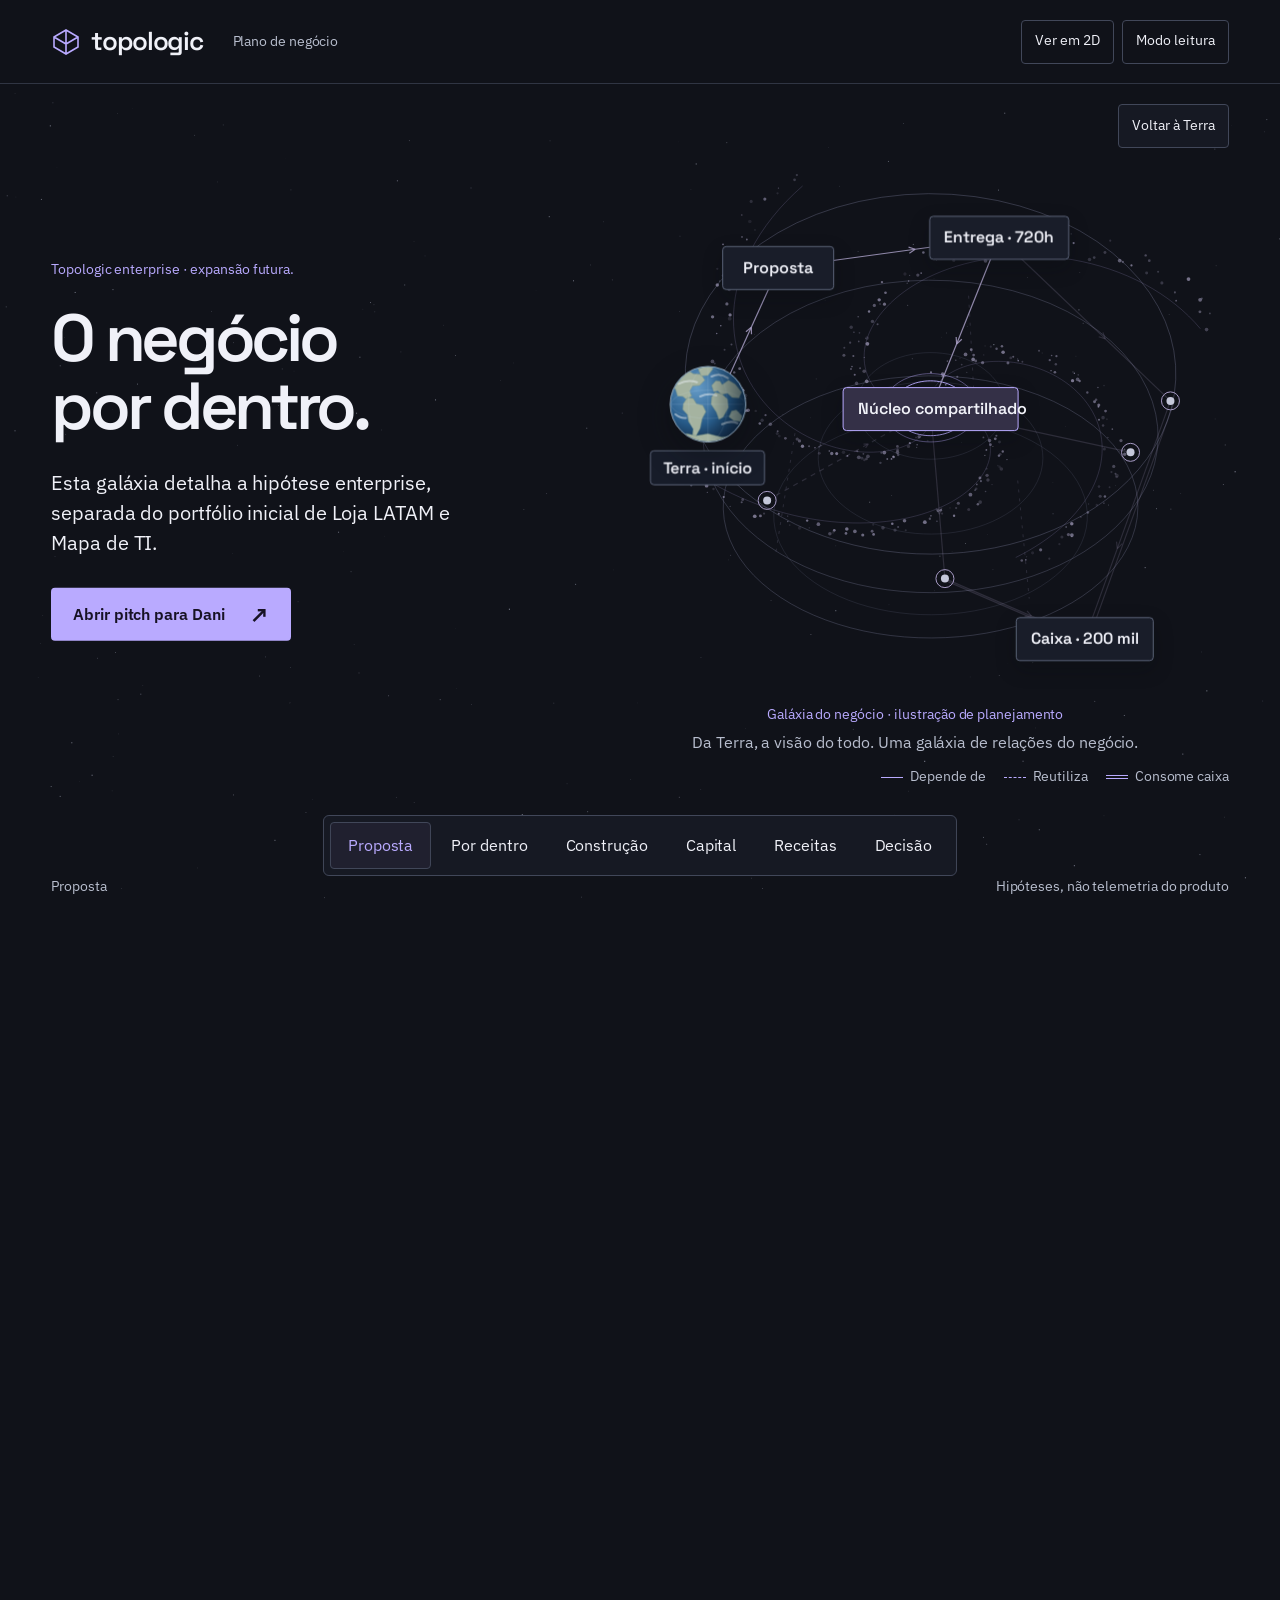
==== commit 3e90cb3f: "Add Dani portfolio pitch, audited financial model and spatial presentation" ====
--- a/index.html
+++ b/index.html
@@ -2,43 +2,79 @@
 <html lang="pt-BR">
 <head>
 <meta charset="utf-8"><meta name="viewport" content="width=device-width,initial-scale=1">
-<meta name="description" content="Conheça o Topologic: características, benefícios, capacidade planejada e início com uma DGX dentro de R$100 mil de infraestrutura no primeiro ano.">
-<meta name="robots" content="noindex,nofollow"><meta name="color-scheme" content="light">
-<title>Topologic · Plano de negócio</title>
-<style>
-:root{--ink:#17352e;--muted:#4a6058;--paper:#faf8f1;--line:#c8d2c7;--green:#d9edce;--light:#edf0e5;--warn:#f6e8d4;--base:20px}*{box-sizing:border-box}html{scroll-behavior:smooth;scroll-padding-top:100px}body{margin:0;background:var(--paper);color:var(--ink);font:var(--base)/1.65 'Trebuchet MS',sans-serif}body.large{--base:23px}h1,h2,h3,p{margin:0}h1,h2{font-family:Georgia,'Times New Roman',serif;font-weight:400;line-height:1.1;letter-spacing:-.035em}h1{font-size:clamp(45px,5.8vw,80px);max-width:920px}h2{font-size:clamp(35px,4.1vw,55px);max-width:900px}h3{font-size:1.15em;line-height:1.35;margin-bottom:15px}a{color:inherit;text-underline-offset:5px}button{font:inherit;color:inherit;cursor:pointer}button,a,summary{touch-action:manipulation}a:focus-visible,button:focus-visible,summary:focus-visible{outline:3px solid #a9561b;outline-offset:5px}.wrap{width:min(1140px,calc(100% - 64px));margin:auto}.eyebrow{font-size:15px;font-weight:700;letter-spacing:.07em;text-transform:uppercase}.muted{color:var(--muted)}.small{font-size:.85em}.header{position:sticky;top:0;z-index:10;background:rgba(250,248,241,.98);border-bottom:1px solid var(--line)}.header .wrap{display:flex;align-items:center;gap:25px;min-height:86px}.brand{font-size:25px;letter-spacing:-1px;font-weight:700;text-decoration:none;white-space:nowrap}.mark{display:inline-block;width:13px;height:13px;transform:rotate(45deg);background:var(--ink);margin-right:10px}nav{margin-left:auto;display:flex;gap:20px;font-size:16px}nav a{text-decoration:none;padding:10px 0}.controls{display:flex;gap:8px}.control{font-size:15px;min-height:46px;padding:8px 12px;background:transparent;border:1px solid var(--ink);border-radius:5px}.hero{padding:70px 0 55px;background:var(--ink);color:var(--paper)}.hero .eyebrow{color:var(--green);margin-bottom:25px}.hero h1 em{font-style:normal;color:var(--green)}.hero .intro{max-width:820px;font-size:1.2em;color:#e2e9df;margin-top:28px}.hero-benefits{display:grid;grid-template-columns:repeat(3,1fr);gap:28px;margin-top:44px;padding-top:28px;border-top:1px solid #577267}.hero-benefits strong{font-weight:400;font-family:Georgia,serif;font-size:27px;line-height:1.3}.hero-benefits p{font-size:.85em;color:#d3dfd3;margin-top:9px}.disclaimer{padding:21px 0;border-bottom:1px solid var(--line);font-size:17px}.section{padding:76px 0;border-bottom:1px solid var(--line)}.section .eyebrow{margin-bottom:20px}.lead{margin-top:23px;max-width:900px;color:var(--muted);font-size:1.05em}.grid{display:grid;grid-template-columns:1fr 1fr;gap:26px;margin-top:35px}.card{border:1px solid var(--line);padding:29px;background:#fffdf7}.card-title{display:flex;align-items:center;gap:18px;margin-bottom:22px}.card-title h3{margin:0}.number{font:23px Georgia,serif;border:1px solid var(--ink);min-width:46px;height:46px;display:grid;place-items:center;border-radius:50%}.cbv{margin:0}.cbv dt{font-weight:700;font-size:.85em;margin-top:20px}.cbv dd{margin:4px 0 0}.cbv dd:last-child{color:var(--muted)}.strip{margin-top:28px;padding:25px 29px;background:var(--light);border-left:4px solid var(--ink)}.strip p+p{margin-top:15px}.example{display:grid;grid-template-columns:.8fr 1.2fr;gap:48px;margin-top:35px}.example-title{font-family:Georgia,serif;font-size:34px;line-height:1.3;padding-top:10px}.steps{margin:0;padding-left:30px}.steps li{padding-left:8px;margin-bottom:18px}.capacity{display:grid;grid-template-columns:repeat(3,1fr);gap:22px;margin-top:35px}.metric{background:var(--green);padding:29px}.metric strong{display:block;font:76px/1.1 Georgia,serif;letter-spacing:-3px;margin-bottom:15px}.metric h3{font-size:1em}.metric p{font-size:.9em}.notice{padding:25px 29px;background:var(--warn);border-left:4px solid #9c642b;margin-top:27px}.company-examples{display:grid;grid-template-columns:1fr 1fr;gap:25px;margin-top:30px}.company-examples>div{border-top:2px solid var(--ink);padding-top:20px}.company-examples h3{font-family:Georgia,serif;font-weight:400;font-size:32px}.company-examples p{color:var(--muted)}details{border-top:1px solid var(--line);margin-top:28px;padding:22px 0}summary{cursor:pointer;font-weight:700;font-size:1em;min-height:44px;line-height:1.5;padding:5px 0}details p,details ul{margin-top:18px}details li{margin-bottom:10px}.table-wrap{overflow:auto;margin-top:25px;max-width:100%}table{width:100%;border-collapse:collapse;font-size:.9em;font-variant-numeric:tabular-nums}th,td{padding:15px 18px;text-align:left;border-bottom:1px solid var(--line);vertical-align:top}th{background:var(--light);font-weight:700}td:not(:first-child),th:not(:first-child){text-align:right}caption{text-align:left;padding-bottom:13px;color:var(--muted);font-size:17px}.budget{display:grid;grid-template-columns:.65fr 1.35fr;gap:44px;margin-top:35px;align-items:start}.budget-total{background:var(--ink);color:var(--paper);padding:33px}.budget-total .amount{font:70px/1.15 Georgia,serif;letter-spacing:-2px;color:var(--green);margin:18px 0}.budget-total p{font-size:.95em}.budget .table-wrap{margin-top:0}.budget td:last-child{white-space:nowrap}.budget tr:last-child{font-weight:700;background:var(--green)}.scenario-tabs{display:flex;gap:10px;flex-wrap:wrap;margin:30px 0 19px}.scenario-tabs button{border:1px solid var(--ink);background:transparent;padding:12px 20px;min-height:49px;border-radius:5px;font-size:.9em}.scenario-tabs button[aria-pressed=true]{background:var(--ink);color:var(--paper)}.scenario-panel{padding:30px;background:var(--light)}.scenario-numbers{display:grid;grid-template-columns:repeat(3,1fr);gap:26px;margin:18px 0 25px}.scenario-numbers strong{font:42px/1.2 Georgia,serif;display:block;margin-bottom:12px;letter-spacing:-1px}.scenario-numbers span{font-size:.85em}.scenario-panel>p{font-size:.9em}.pricing{margin-top:33px;display:grid;grid-template-columns:.8fr 1.2fr;gap:32px;border-top:2px solid var(--ink);padding-top:29px}.pricing strong{font:62px/1.2 Georgia,serif;letter-spacing:-2px;display:block;margin-bottom:15px}.pricing ul{padding-left:22px;margin:0}.pricing li{margin-bottom:13px}.ownership{display:grid;grid-template-columns:1fr 1fr;gap:24px;margin-top:35px}.owner{padding:34px;background:var(--green)}.owner:last-child{background:var(--light)}.owner .share{font:94px/1.15 Georgia,serif;letter-spacing:-4px;margin:12px 0 18px}.owner h3{margin-bottom:15px}.owner p{font-size:.95em}.roadmap{display:grid;grid-template-columns:repeat(3,1fr);gap:28px;margin-top:35px}.roadmap article{border-top:2px solid var(--ink);padding-top:23px}.roadmap p{font-size:.95em;color:var(--muted)}.downloads{display:flex;flex-wrap:wrap;gap:14px;margin-top:30px}.button{padding:15px 22px;background:var(--ink);color:var(--paper);text-decoration:none;font-size:.9em;border:1px solid var(--ink);border-radius:5px;min-height:50px}.button.secondary{background:transparent;color:var(--ink)}footer{padding:32px 0 48px;color:var(--muted);font-size:16px}footer p+p{margin-top:13px}.skip{position:absolute;left:-9999px}.skip:focus{left:20px;top:10px;z-index:30;background:white;padding:12px}
-@media(max-width:1100px){.header .wrap{gap:16px}nav{gap:14px}nav a:nth-child(2){display:none}.control{font-size:14px}.budget{grid-template-columns:.7fr 1.3fr;gap:25px}}
-@media(max-width:850px){.wrap{width:calc(100% - 40px)}nav a:first-child{display:none}.header .wrap{flex-wrap:wrap;padding:13px 0;gap:12px}.controls{margin-left:auto}nav{margin-left:auto}.hero{padding-top:48px}.hero-benefits,.capacity{grid-template-columns:1fr}.hero-benefits{gap:23px}.metric{display:grid;grid-template-columns:95px 1fr;gap:8px 22px}.metric strong{grid-row:span 2;font-size:68px;margin:0}.metric h3{margin-bottom:0}.metric p{grid-column:2}.grid,.example,.budget,.pricing{grid-template-columns:1fr}.example{gap:25px}.budget-total .amount{font-size:65px}.scenario-numbers{grid-template-columns:1fr;gap:20px}.scenario-numbers>div{padding-bottom:18px;border-bottom:1px solid var(--line)}.scenario-numbers strong{font-size:39px}.roadmap{grid-template-columns:1fr}.section{padding:55px 0}}
-@media(max-width:560px){:root{--base:19px}body.large{--base:22px}.header .wrap{gap:9px}.brand{font-size:23px}.controls{gap:7px}.control{font-size:14px;padding:8px 10px}nav{order:3;width:100%;justify-content:space-between;gap:13px;font-size:16px}nav a:first-child,nav a:nth-child(2){display:block}nav a{padding:3px 0}html{scroll-padding-top:145px}.hero h1{font-size:44px}.hero .intro{font-size:1.05em}.hero-benefits strong{font-size:25px}.ownership,.company-examples{grid-template-columns:1fr}.owner{padding:27px}.owner .share{font-size:82px}.card{padding:23px}.metric{padding:23px;grid-template-columns:82px 1fr;gap:8px 18px}.metric strong{font-size:60px}.eyebrow{font-size:14px}.downloads{flex-direction:column}.button{text-align:center}.scenario-tabs{gap:8px}.scenario-tabs button{padding:10px 12px;font-size:17px}.scenario-panel{padding:23px}.strip,.notice{padding:21px 24px}.table-wrap table{font-size:17px}th,td{padding:12px}.budget-total{padding:27px}}
-@media(max-width:560px){.header{position:static}html{scroll-padding-top:20px}}
-@media(max-width:360px){nav{display:grid;grid-template-columns:1fr 1fr;column-gap:20px;row-gap:4px}nav a{padding:8px 0}}
-@media(prefers-reduced-motion:reduce){html{scroll-behavior:auto}}
-@media print{body,body.large{font-size:11pt;background:white}html{scroll-behavior:auto}.wrap{width:100%}.header,.downloads,.scenario-tabs,.scenario-panel,.skip{display:none!important}.hero{padding:15px 0 25px;background:white;color:var(--ink)}.hero h1 em,.hero .eyebrow,.hero .intro,.hero-benefits p{color:var(--ink)}h1{font-size:35pt!important}h2{font-size:27pt}.hero .intro{font-size:13pt}.hero-benefits{margin-top:25px;padding-top:15px}.hero-benefits strong{font-size:18pt}.eyebrow{font-size:10pt}.section{padding:25px 0}.card,.metric,.owner,.budget-total,.roadmap article{break-inside:avoid}.grid,.ownership{gap:15px}.card{padding:18px}.metric strong{font-size:42pt}.owner .share{font-size:50pt}.table-wrap{overflow:visible}table,.table-wrap table{font-size:9pt}th,td{padding:8px}details{padding:12px 0}summary{font-size:12pt}.budget{gap:20px}.budget-total .amount{font-size:38pt}.strip,.notice{padding:16px}.disclaimer,footer,caption{font-size:10pt}.company-examples h3{font-size:20pt}p{orphans:3;widows:3}a{color:inherit}.owner,.metric,.budget-total,th,.strip,.notice{print-color-adjust:exact;-webkit-print-color-adjust:exact}@page{size:A4;margin:16mm}}
-</style>
+<meta name="description" content="Topologic por dentro: produto, desenvolvimento, capital e receitas conectadas. Plano de negócio com hipóteses e limites explícitos.">
+<title>Topologic | O negócio por dentro</title>
+<link rel="icon" href="data:image/svg+xml,%3Csvg xmlns='http://www.w3.org/2000/svg' viewBox='0 0 32 32'%3E%3Cpath d='m16 3 12 7v12l-12 7-12-7V10L16 3Zm0 0v14m12-7-12 7L4 10m12 7v12' fill='none' stroke='%23b9aaff' stroke-width='2'/%3E%3C/svg%3E">
+<link rel="stylesheet" href="assets/fonts.css"><link rel="stylesheet" href="assets/scrollcraft.css"><link rel="stylesheet" href="spatial.css">
+<script defer src="assets/scrollcraft.js"></script><script defer src="spatial.js"></script>
 </head>
 <body>
-<a class="skip" href="#beneficios">Ir para os benefícios</a>
-<header class="header"><div class="wrap"><a class="brand" href="#inicio"><span class="mark" aria-hidden="true"></span>topologic</a><nav aria-label="Seções da apresentação"><a href="#produto">Produto</a><a href="#nichos">Nichos</a><a href="#investimento">Investimento</a><a href="#sociedade">Sócios</a></nav><div class="controls"><button type="button" class="control" id="font-size" aria-pressed="false">Letras maiores</button><button type="button" class="control" id="print">Imprimir / PDF</button></div></div></header>
-<main id="inicio">
-<div class="hero"><div class="wrap"><p class="eyebrow">Topologic Operação · produto, implantação e manutenção</p><h1>Entenda a empresa.<br>Escolha o próximo passo<br><em>com mais clareza.</em></h1><p class="intro">Uma plataforma para organizar processos, sistemas e responsáveis, apoiar reuniões e acompanhar decisões. O cliente recebe seu ambiente implantado e uma assinatura para mantê-lo útil.</p><div class="hero-benefits"><div><strong>Reuniões mais claras</strong><p>Todos podem consultar o mesmo contexto.</p></div><div><strong>Conhecimento compartilhado</strong><p>Mais facilidade para ensinar quem está chegando.</p></div><div><strong>Decisões acompanhadas</strong><p>Responsáveis e combinados ficam registrados.</p></div></div></div></div>
-<div class="disclaimer"><div class="wrap"><strong>Proposta em validação.</strong> Já existe uma demonstração visual. Os benefícios, a capacidade de atendimento e os preços ainda precisam ser comprovados com uso real.</div></div>
-<section class="section" id="produto"><div class="wrap"><p class="eyebrow">A oferta definida</p><h2>Um produto com implantação.<br>Não um projeto sem fim.</h2><p class="lead"><strong>Topologic Operação</strong> é o ambiente de conhecimento e decisão de uma parte importante da empresa. Vendemos a licença da plataforma, sua implantação assistida e a manutenção do recorte contratado.</p><div class="grid"><article class="card"><h3>O cliente recebe</h3><ul><li>Um ambiente próprio, com processos, regras, fontes e responsáveis.</li><li>Mapa visual, três visões para reuniões e decisões registradas.</li><li>Consulta por conversa, respeitando as fontes e permissões.</li><li>Treinamento, exportação e rotina de atualização.</li></ul></article><article class="card"><h3>O pacote tem limites claros</h3><ul><li>Uma organização/unidade e até três processos relacionados.</li><li>Até dois conectores de leitura já homologados, mais documentos.</li><li>Até 150 elementos estruturais e dez usuários identificados.</li><li>Três meses de implantação, após acesso, contrato e entrada recebida.</li></ul></article></div><div class="strip"><p><strong>Não é ERP, rastreador de cargas ou máquina vendida ao cliente.</strong> Não inclui toda a organização nem integrações ilimitadas. A Topologia Viva será uma expansão separada; não foi usada para aumentar as receitas projetadas.</p><p>A demonstração existe. Antes de contratar uma entrega produtiva, precisamos homologar as fontes, a segurança e a capacidade. A oferta comercial não deve esconder essa condição.</p></div></div></section>
-<section class="section" id="beneficios"><div class="wrap"><p class="eyebrow">01 / O que oferecemos e por que pode ajudar</p><h2>A tecnologia deve facilitar<br>o trabalho das pessoas.</h2><p class="lead">Cada característica tem um benefício esperado. A vantagem precisa aparecer na rotina do cliente, em comparação com a forma como ele trabalha hoje.</p><div class="grid"><article class="card"><div class="card-title"><span class="number" aria-hidden="true">1</span><h3>Mapa visual da operação</h3></div><dl class="cbv"><dt>Característica</dt><dd>Atividades, áreas e sistemas aparecem conectados.</dd><dt>Benefício</dt><dd>Ajuda a entender como uma parte da empresa depende da outra.</dd><dt>Vantagem a demonstrar</dt><dd>Menos tempo reconstruindo o contexto antes de discutir uma mudança.</dd></dl></article><article class="card"><div class="card-title"><span class="number" aria-hidden="true">2</span><h3>Conhecimento compartilhado</h3></div><dl class="cbv"><dt>Característica</dt><dd>Informações, nomes e significados ficam organizados num lugar comum.</dd><dt>Benefício</dt><dd>Facilita explicar o trabalho e orientar novas pessoas.</dd><dt>Vantagem a demonstrar</dt><dd>Menor dependência de quem guarda tudo na memória.</dd></dl></article><article class="card"><div class="card-title"><span class="number" aria-hidden="true">3</span><h3>Informações que podem ser conferidas</h3></div><dl class="cbv"><dt>Característica</dt><dd>O modelo liga as informações às suas fontes e datas.</dd><dt>Benefício</dt><dd>A equipe pode verificar de onde veio uma resposta e o que está desatualizado.</dd><dt>Vantagem a demonstrar</dt><dd>Mais segurança para discutir e decidir, sem tratar suposição como fato.</dd></dl></article><article class="card"><div class="card-title"><span class="number" aria-hidden="true">4</span><h3>Decisões com responsáveis</h3></div><dl class="cbv"><dt>Característica</dt><dd>O que foi combinado fica ligado ao assunto discutido.</dd><dt>Benefício</dt><dd>Fica mais claro quem fará o quê e sob quais condições.</dd><dt>Vantagem a demonstrar</dt><dd>Mais facilidade para acompanhar os encaminhamentos depois da reunião.</dd></dl></article></div><div class="strip"><p><strong>Outras formas de usar:</strong> consultas por conversa e avisos sobre mudanças fazem parte da evolução prevista. O mapa em três dimensões é uma opção; também haverá formas mais simples de consultar as informações.</p><p class="small">Esses resultados ainda não foram medidos em clientes. A proposta não substitui os responsáveis pela operação nem garante que toda decisão estará correta.</p></div></div></section>
-<section class="section" id="exemplo"><div class="wrap"><p class="eyebrow">02 / Um exemplo do dia a dia</p><h2>Uma empresa vai trocar<br>o fornecedor de um serviço.</h2><div class="example"><div><p class="example-title">O que a nova equipe precisa saber para assumir o trabalho?</p><p class="muted" style="margin-top:20px">Essa é uma ocasião em que o Topologic pode apoiar a passagem de conhecimento.</p></div><ol class="steps"><li><strong>Entender:</strong> abrir o mapa e ver as atividades envolvidas.</li><li><strong>Conferir:</strong> localizar sistemas, responsáveis e fontes de informação.</li><li><strong>Discutir:</strong> separar o que existe hoje da mudança que está sendo proposta.</li><li><strong>Combinar:</strong> registrar decisões, responsáveis e próximos passos.</li></ol></div><div class="strip"><p><strong>Quem pode comprar:</strong> empresas com vários sistemas e fornecedores, diante de uma transição, treinamento ou mudança relevante. É preciso haver um problema concreto, orçamento e alguém responsável pelo resultado.</p></div></div></section>
-<section class="section" id="nichos"><div class="wrap"><p class="eyebrow">O mesmo produto em diferentes operações</p><h2>O setor muda.<br>A pergunta continua concreta.</h2><p class="lead">Em cada nicho, o Topologic organiza uma mudança importante. As aplicações abaixo são propostas de entrada, não clientes conquistados ou benefícios já comprovados.</p><div class="grid"><article class="card"><h3>Indústria</h3><p><strong>Na prática:</strong> mapa de uma mudança de produto ou linha, ligando planejamento, produção e liberação.</p><p><strong>Quem compra:</strong> direção industrial ou de operações, dentro de um programa de mudança já financiado.</p><p><strong>Benefício:</strong> entender condições e responsáveis antes de iniciar a nova operação.</p><p class="small muted">Primeira aposta. Não programa máquinas, calcula produção ou aprova qualidade.</p></article><article class="card"><h3>Operadores logísticos</h3><p><strong>Na prática:</strong> mapa da entrada de uma operação de cliente em um centro de distribuição.</p><p><strong>Quem compra:</strong> direção de operações ou implantação de contratos.</p><p><strong>Benefício:</strong> conferir obrigações e passagens de responsabilidade antes de começar.</p><p class="small muted">Próxima frente. Não substitui sistema de armazém, transporte ou rastreamento.</p></article><article class="card"><h3>Serviços e franquias</h3><p><strong>Na prática:</strong> mapa das condições para abrir uma unidade, incluindo fornecedores e treinamento.</p><p><strong>Quem compra:</strong> direção de expansão ou operações de uma rede.</p><p><strong>Benefício:</strong> enxergar o que impede confirmar a data e quem precisa resolver.</p><p class="small muted">Alternativa com acesso comercial. Uma loja isolada ou simples lista de tarefas não justifica o pacote.</p></article><article class="card"><h3>Distribuição e atacado</h3><p><strong>Na prática:</strong> mapa de uma mudança de recebimento, estoque e expedição em um CD.</p><p><strong>Quem compra:</strong> direção de logística ou operações.</p><p><strong>Benefício:</strong> discutir consequências entre comercial e operação sem reconstruir o contexto.</p><p class="small muted">Somente mudanças relevantes. Não substitui ERP ou cálculo de estoque.</p></article><article class="card"><h3>Grupos de educação</h3><p><strong>Na prática:</strong> mapa de contratos e serviços de apoio de um campus incorporado.</p><p><strong>Quem compra:</strong> direção administrativa ou responsável pela integração.</p><p><strong>Benefício:</strong> decidir quais contratos migrar sem perder dependências importantes.</p><p class="small muted">Etapa posterior. Sem dados de alunos ou decisões pedagógicas no primeiro recorte.</p></article><article class="card"><h3>Saúde administrativa</h3><p><strong>Na prática:</strong> mapa da troca de contratos de apoio predial não clínico.</p><p><strong>Quem compra:</strong> direção administrativa.</p><p><strong>Benefício:</strong> conferir dependências e responsáveis na passagem entre fornecedores.</p><p class="small muted">Não começar por aqui. Excluir pacientes, prontuários, equipamentos assistenciais e decisões clínicas.</p></article></div><div class="notice"><strong>Não serão seis negócios ao mesmo tempo.</strong> Começar por uma mudança industrial em um ecossistema conhecido. Logística é a próxima frente; redes de serviços são alternativa se o acesso ao comprador for melhor. O preço só faz sentido quando há problema material, orçamento e benefício demonstrável.</div><p class="small muted" style="margin-top:20px">Priorização comercial, não intenção de compra comprovada. Fontes e limites de cada aplicação estão no plano completo.</p></div></section>
-<section class="section" id="pessoas"><div class="wrap"><p class="eyebrow">03 / Pessoas e capacidade de entregar</p><h2>Uma implantação por vez.<br>Crescimento com limites claros.</h2><p class="lead">Cada contrato prevê dez usuários. O maior grupo projetado é de 40 pessoas no cenário-base e 60 no de expansão, incluindo clientes em implantação. O trabalho da equipe também limita o crescimento.</p><div class="capacity"><article class="metric"><strong>100</strong><h3>Pessoas com acesso</h3><p>Meta técnica total, ainda condicionada a testes reais.</p></article><article class="metric"><strong>20</strong><h3>Pessoas ao mesmo tempo no mapa</h3><p>Meta para consulta às atividades, fontes e registros.</p></article><article class="metric"><strong>1</strong><h3>Pergunta de IA por vez</h3><p>Mais até duas aguardando. A fila tem limite explícito.</p></article></div><div class="notice"><strong>Não são cem conversas simultâneas com a IA.</strong> Esses números precisam ser homologados. Ter capacidade de computador não substitui especialistas para implantar e revisar o conhecimento.</div><div class="company-examples"><div><h3>720 horas por implantação</h3><p>600 horas previstas mais 20% de contingência. Distribuídas em três meses, são 240 horas diretas por mês.</p></div><div><h3>10 horas por assinante/mês</h3><p>Curadoria e apoio à manutenção. O pico é de 270 horas diretas no cenário-base e 290 no expansão.</p></div></div><details><summary>Como chegamos à meta técnica de 100 pessoas?</summary><p>Supomos que 40 das 100 pessoas façam seis perguntas curtas por dia: 240 perguntas em oito horas, ou 60 na hora de pico.</p><p>Com a meta de cerca de 20 segundos por resposta, uma execução por vez permitiria 180 perguntas/hora aritmeticamente. Usamos apenas metade, 90/hora, no planejamento. <strong>A velocidade ainda não foi medida na DGX com o produto real.</strong></p><p>Se o uso dobrar ou as respostas forem mais lentas, reduzir o grupo ou rever a estrutura. A planilha mostra as premissas. Os limites não foram deduzidos apenas da memória do computador.</p></details><details><summary>Quando será necessário ampliar?</summary><p>Antes de ultrapassar 100 usuários, 20 consultas simultâneas ao mapa, 60 perguntas de IA na hora de pico ou o envelope de hospedagem. Revisar também filas, qualidade e disponibilidade de especialistas.</p><p>Uma segunda DGX exige demanda, caixa e aprovação. Ela não está no orçamento inicial. Uma nova implantação só começa quando a equipe tem capacidade, não apenas quando aparece uma venda.</p></details></div></section>
-<section class="section" id="investimento"><div class="wrap"><p class="eyebrow">04 / Quanto custa a infraestrutura</p><h2>Até R$100 mil.<br>Equipamentos e primeiro ano.</h2><p class="lead">Começar com uma DGX Spark, o computador dedicado à inteligência artificial. A aplicação e os registros ficam em um servidor separado, para não dependerem de cada resposta da IA.</p><div class="budget"><div class="budget-total"><p>Orçamento de infraestrutura</p><p class="amount">R$100 mil</p><p>Inclui os equipamentos, 12 meses de serviços e uma reserva para imprevistos.</p></div><div class="table-wrap"><table><caption>Valores de planejamento, sujeitos a cotação</caption><thead><tr><th>Item</th><th>Valor</th></tr></thead><tbody><tr><td>Uma DGX Spark</td><td>R$65.000</td></tr><tr><td>Proteção elétrica, rede, backup e acessórios</td><td>R$11.000</td></tr><tr><td>Hospedagem, cópias externas, energia e conectividade por 12 meses</td><td>R$18.000</td></tr><tr><td>Reserva para imprevistos</td><td>R$6.000</td></tr><tr><td>Total reservado</td><td>R$100.000</td></tr></tbody></table></div></div><div class="notice"><strong>Infraestrutura não é o custo total da empresa.</strong> Equipe, desenvolvimento, entrega aos clientes, vendas, impostos e despesas jurídicas ficam fora desse teto. Não há compra autorizada nem cotação confirmada da DGX por R$65 mil.</div><details><summary>O que está dentro dos R$11 mil de apoio?</summary><ul><li>R$4 mil para nobreak e proteção elétrica.</li><li>R$2 mil para rede e segurança de perímetro.</li><li>R$3 mil para backup local.</li><li>R$2 mil para periféricos essenciais.</li></ul><p>A estrutura pressupõe uma sala segura e uma conexão principal já disponíveis. Obras, novo escritório e exigências especiais de clientes precisam de orçamento separado.</p></details><details><summary>E as contas depois do primeiro ano?</summary><p>O planejamento reserva R$1 mil por mês para hospedagem, banco de dados, cópias externas e monitoramento, mais R$500 para energia e conectividade adicionais.</p><p>Essas contas continuam no segundo ano: mais R$18 mil, já considerados nas projeções. Os R$100 mil são o teto dos primeiros 12 meses, não o custo para sempre. A reserva de R$6 mil faz parte da reserva geral de caixa e não foi contada duas vezes.</p></details><details><summary>O que muda por começar com uma única máquina?</summary><p>Menor investimento inicial, mas sem uma segunda máquina de reserva. A prioridade durante o atendimento será responder aos clientes. Testes e processamento pesado serão programados para outros horários.</p><p>Se a DGX falhar, a IA poderá ficar indisponível até a recuperação. O mapa e os registros devem continuar acessíveis pelo servidor separado; essa independência também precisa ser implementada e testada. Não há promessa de atendimento 24 horas.</p></details></div></section>
-<section class="section" id="oferta"><div class="wrap"><p class="eyebrow">05 / Preço e forma de contratação</p><h2>R$200 mil de implantação.<br>Mensalidade separada.</h2><p class="lead">O setup constrói e valida o ambiente do cliente. A assinatura mantém a plataforma e o conhecimento do recorte contratado.</p><div class="pricing"><div><strong>R$200 mil</strong><p>Implantação em três meses.<br><span class="muted">Preço definido para a oferta; ainda não validado com compradores.</span></p></div><div><h3>R$12 mil por mês após o aceite</h3><ul><li>Acesso e manutenção da plataforma.</li><li>Dez horas mensais de curadoria e suporte.</li><li>Revisão do recorte, fontes, permissões e decisões.</li><li>Doze meses iniciais, com condições de renovação e saída.</li></ul></div></div><div class="strip"><p><strong>Implantação + doze mensalidades: R$344 mil.</strong> Esse ciclo inclui três meses de implantação e doze de uso, não apenas doze meses desde a assinatura. Não presumimos pagamento anual antecipado.</p><p>Poupar algumas horas de reunião, sozinho, provavelmente não justifica o contrato. É preciso apoiar uma iniciativa importante, com benefício que o comprador reconheça e consiga conferir.</p></div><details><summary>Como serão os pagamentos?</summary><p>R$80 mil no início autorizado; R$80 mil faturados na validação do segundo mês e recebidos no terceiro; R$40 mil faturados no aceite do terceiro e recebidos no quarto.</p><p>A mensalidade começa depois do aceite e é recebida um mês após o faturamento. Os marcos precisam de entrega e validação reais; atraso ou alteração de escopo exige acordo.</p></details><details><summary>O que não cabe nesse preço?</summary><p>Mapear a empresa inteira, novas unidades, conectores não homologados, saneamento ilimitado, plantão 24 horas ou automações irrestritas. Trabalhos adicionais precisam de proposta.</p><p>O cliente contrata licença de uso, não o código-fonte. Dados, exportação e encerramento devem ser protegidos no contrato. A assinatura precisa ter utilidade contínua; não pode depender só da apresentação inicial.</p></details></div></section>
-<section class="section" id="financeiro"><div class="wrap"><p class="eyebrow">06 / Projeções de 24 meses</p><h2>Mais valor por contrato.<br>Mais trabalho por entrega.</h2><p class="lead">As contas agora usam setup de R$200 mil e mensalidade de R$12 mil. Também incluem três meses de implantação, 720 horas de trabalho, vendas mais espaçadas e prazo para receber.</p><div class="scenario-tabs" role="group" aria-label="Escolher cenário financeiro"><button type="button" data-scenario="conservador" aria-pressed="false">Conservador</button><button type="button" data-scenario="base" aria-pressed="true">Base</button><button type="button" data-scenario="expansao" aria-pressed="false">Expansão</button></div><div class="scenario-panel" aria-live="polite" aria-atomic="true"><h3 id="sc-label">Cenário-base</h3><div class="scenario-numbers"><div><strong id="sc-capital">R$830 mil</strong><span>Capital total de planejamento, incluindo reserva</span></div><div><strong id="sc-clients">3</strong><span>Empresas assinantes ao fim de dois anos</span></div><div><strong id="sc-people">40</strong><span>Maior grupo com acesso, incluindo implantação</span></div></div><p id="sc-detail">Cinco implantações iniciadas, quatro concluídas e uma não renovação. R$36 mil de mensalidades no mês 24. O caixa acumulado sem aporte é negativo em R$696.920; o investimento não foi recuperado.</p></div><div class="table-wrap"><table><caption>Hipóteses auditáveis, não carteira contratada</caption><thead><tr><th>Indicador</th><th>Conservador</th><th>Base</th><th>Expansão</th></tr></thead><tbody><tr><td>Primeira implantação</td><td>Mês 9</td><td>Mês 7</td><td>Mês 5</td></tr><tr><td>Implantações iniciadas / concluídas</td><td>3 / 3</td><td>5 / 4</td><td>7 / 6</td></tr><tr><td>Assinantes no mês 24</td><td>2</td><td>3</td><td>5</td></tr><tr><td>Mensalidades no mês 24</td><td>R$24 mil</td><td>R$36 mil</td><td>R$60 mil</td></tr><tr><td>Faturamento em 24 meses</td><td>R$840 mil</td><td>R$1,356 milhão</td><td>R$1,984 milhão</td></tr><tr><td>Capital total com reserva</td><td>R$940 mil</td><td>R$830 mil</td><td>R$640 mil</td></tr><tr><td>Recupera o investimento em 24 meses?</td><td>Não</td><td>Não</td><td>Não</td></tr></tbody></table></div><div class="notice"><strong>R$200 mil de setup não são R$200 mil de lucro.</strong> A implantação tem R$129.600 de trabalho direto e R$34 mil de provisões tributárias/comerciais: sobram R$36.400 antes dos custos fixos. A entrega precisa ser controlada para o preço funcionar.</div><details><summary>Por que o cenário-base precisa de R$830 mil?</summary><p>O primeiro projeto começa apenas no mês 7. A estrutura custa R$37 mil/mês no primeiro ano e R$42 mil/mês no segundo, além do trabalho direto. Os pagamentos de cada etapa também têm prazo.</p><p>O maior déficit-base é R$696.920. Com R$126 mil de reserva e arredondamento, o capital é R$830 mil. Esse total não é infraestrutura, valuation ou aporte atribuído à Dani.</p><p>Os R$100 mil de infraestrutura do primeiro ano continuam respeitados. A reserva de R$6 mil está dentro da reserva geral, sem dupla contagem.</p></details><details><summary>Quando as mensalidades conseguem sustentar a operação?</summary><p>Cada assinatura de R$12 mil deixa R$8.160 após curadoria e provisões, antes dos fixos. São necessários seis assinantes para cobrir os R$42 mil mensais de estrutura do segundo ano.</p><p>Mesmo o cenário de expansão termina com cinco assinantes após uma não renovação. Ele ainda fica R$1.200/mês abaixo do equilíbrio recorrente antes da depreciação. Nenhum cenário garante retorno em dois anos.</p></details><details><summary>O que torna a projeção mais prudente?</summary><p>Uma implantação por vez; primeira venda operacional entre os meses 5 e 9; três meses de entrega; 20% de contingência de horas; tributos provisionados a 12%; uma não renovação após doze meses; e recebimento separado do faturamento.</p><p>Atrasar vendas por três meses eleva o capital-base para cerca de R$920 mil. Gastar 20% mais horas além das já orçadas leva a cerca de R$950 mil. São sensibilidades, não garantias ou estatísticas de mercado.</p></details></div></section>
-<section class="section" id="sociedade"><div class="wrap"><p class="eyebrow">07 / Quem participa da sociedade</p><h2>Metade para a AUMI.<br>Metade para Dani.</h2><div class="ownership"><article class="owner"><p>Participação da AUMI</p><p class="share">50%</p><h3>Marcos · Luciana · João</h3><p>Participação conjunta. A divisão interna entre os três ainda não foi informada.</p></article><article class="owner"><p>Participação da investidora</p><p class="share">50%</p><h3>Dani</h3><p>Valor, datas e condições do aporte ainda precisam ser definidos entre as partes.</p></article></div><div class="strip"><p><strong>O acordo precisa explicar como a sociedade vai funcionar:</strong> quem administra, como aprovar gastos, como resolver desacordos, quais são as responsabilidades e o que acontece se alguém sair. Os percentuais não substituem esse acordo.</p></div></div></section>
-<section class="section" id="proximos-passos"><div class="wrap"><p class="eyebrow">08 / Como começar com responsabilidade</p><h2>Comprovar o benefício.<br>Depois ampliar.</h2><div class="roadmap"><article><h3>1. Escolher um problema real</h3><p>Encontrar uma empresa com mudança importante, responsável, orçamento e acesso autorizado às informações.</p></article><article><h3>2. Entregar e medir</h3><p>Organizar o recorte, realizar uma reunião útil e verificar se outra pessoa consegue usar o conhecimento sem depender do fundador.</p></article><article><h3>3. Crescer dentro dos limites</h3><p>Medir qualidade, tempo de resposta, custo de manutenção e trabalho humano antes de aumentar o grupo ou comprar outra máquina.</p></article></div><div class="strip"><p><strong>Se o valor for pontual, vender um projeto.</strong> A assinatura só faz sentido quando o cliente precisa manter o conhecimento atualizado e usa o produto de forma recorrente.</p></div></div></section>
-<section class="section" id="documentos"><div class="wrap"><p class="eyebrow">09 / Para conferir a proposta e as contas</p><h2>Produto definido.<br>Premissas à vista.</h2><p class="lead">O plano completo detalha entregáveis, seis nichos, compradores, critérios de aceite, horas, pagamentos, sociedade e riscos. A planilha foi reconstruída para implantação de R$200 mil e mensalidade de R$12 mil.</p><div class="downloads"><a class="button" href="plano-completo.html">Ler o plano completo</a><a class="button secondary" href="modelo-financeiro.xlsx" download>Baixar a planilha</a><a class="button secondary" href="cenarios-24-meses.csv" download>Baixar os cenários mensais</a></div><details><summary>O que significam os nomes técnicos?</summary><ul><li><strong>Setup:</strong> trabalho inicial de implantação do ambiente do cliente.</li><li><strong>DGX Spark:</strong> computador dedicado à inteligência artificial.</li><li><strong>Ontologia:</strong> organização dos conceitos e de suas relações, para usar significados compartilhados.</li><li><strong>MCP:</strong> forma de conectar assistentes ao conhecimento autorizado do produto.</li><li><strong>Curadoria:</strong> revisar e manter informações, fontes e relações úteis.</li><li><strong>Topologia Viva:</strong> expansão futura para acompanhar mudanças e executar ações autorizadas, fora destas receitas.</li></ul></details><details><summary>O que foi verificado e o que falta comprovar?</summary><p>Foram conferidos 1.728 resultados mensais contra um cálculo independente. A planilha mantém 1.847 fórmulas com valores calculados, além dos cenários estáticos. O teto de infraestrutura permanece em R$100 mil no primeiro ano.</p><p>Ainda faltam comprador real, preço aceito, cotação formal, benchmark da DGX, integração produtiva e benefício medido. O produto e os cenários estão definidos para teste comercial; não são prontidão ou demanda comprovadas.</p></details><details><summary>Fontes e condições da publicação</summary><p><a href="https://learn.microsoft.com/en-us/dynamics365/supply-chain/production-control/production-process-overview">Microsoft: ciclo de produção</a>; <a href="https://learn.microsoft.com/en-us/dynamics365/supply-chain/warehousing/wms-only-mode-external-shared-warehouse">Microsoft: armazenagem compartilhada</a>; <a href="https://docs.nvidia.com/dgx/dgx-spark/hardware.html">NVIDIA: hardware</a>. As fontes descrevem fluxos e tecnologia, não clientes ou intenção de comprar Topologic. Referências adicionais no plano completo.</p><p>Revisão de 02/10/2026. Planejamento público, sem login e sem medição de visitantes. Não é contrato, parecer jurídico ou oferta pública de investimento. A solicitação de não indexação não torna o conteúdo privado.</p></details></div></section>
-</main><footer><div class="wrap"><p><strong>Topologic · AUMI / Dani · Plano de negócio</strong></p><p>Benefícios esperados, custos estimados e capacidade condicionada a testes. Nenhuma compra de equipamento foi realizada por esta publicação.</p></div></footer>
-<script>
-const scenarios={conservador:{label:'Cenário conservador',capital:'R$940 mil',clients:'2',people:'30',detail:'Três implantações iniciadas e concluídas, com uma não renovação. R$24 mil de mensalidades no mês 24. Caixa acumulado sem aporte: −R$798.400. Não recupera o investimento.'},base:{label:'Cenário-base',capital:'R$830 mil',clients:'3',people:'40',detail:'Cinco implantações iniciadas, quatro concluídas e uma não renovação. R$36 mil de mensalidades no mês 24. O caixa acumulado sem aporte é negativo em R$696.920; o investimento não foi recuperado.'},expansao:{label:'Cenário de expansão',capital:'R$640 mil',clients:'5',people:'60',detail:'Sete implantações iniciadas, seis concluídas e uma não renovação. R$60 mil de mensalidades no mês 24. Ainda faltam R$1.200/mês para o equilíbrio recorrente antes da depreciação. Não recupera o investimento.'}};
-document.querySelectorAll('[data-scenario]').forEach(button=>button.addEventListener('click',()=>{const data=scenarios[button.dataset.scenario];document.querySelectorAll('[data-scenario]').forEach(item=>item.setAttribute('aria-pressed',String(item===button)));for(const key of ['label','capital','clients','people','detail'])document.getElementById('sc-'+key).textContent=data[key];}));
-document.getElementById('font-size').addEventListener('click',event=>{const large=document.body.classList.toggle('large');event.currentTarget.setAttribute('aria-pressed',String(large));event.currentTarget.textContent=large?'Letras padrão':'Letras maiores';});
-document.getElementById('print').addEventListener('click',()=>window.print());
-const printStates=new Map();addEventListener('beforeprint',()=>document.querySelectorAll('details').forEach(item=>{printStates.set(item,item.open);item.open=true;}));addEventListener('afterprint',()=>{printStates.forEach((open,item)=>item.open=open);printStates.clear();});
-</script>
-</body></html>
+<a class="skip" href="#proposta">Ir ao conteúdo</a>
+<header class="masthead"><a class="brand" href="#proposta" data-waypoint="0" aria-label="Topologic, proposta"><svg width="30" height="30" viewBox="0 0 30 30" fill="none" aria-hidden="true"><path d="m15 3 12 7v10l-12 7-12-7V10L15 3Zm0 0v14m12-7-12 7L3 10m12 7v10" stroke="currentColor" stroke-width="1.6"/></svg><strong>topologic</strong><span>Plano de negócio</span></a><div class="header-actions"><button type="button" id="view-toggle" class="js-control" aria-pressed="false">Ver em 2D</button><button type="button" id="read-toggle" class="js-control" aria-pressed="false">Modo leitura</button></div></header>
+<nav class="route" aria-label="Destinos da apresentação"><a href="#proposta" data-waypoint="0" aria-current="location">Proposta</a><a href="#por-dentro" data-waypoint="1">Por dentro</a><a href="#construcao" data-waypoint="2">Construção</a><a href="#capital" data-waypoint="3">Capital</a><a href="#receitas" data-waypoint="4">Receitas</a><a href="#decisao" data-waypoint="5">Decisão</a></nav>
+<p id="compact-notice" class="compact-notice" hidden>Leitura adaptada para manter todo o conteúdo visível nesta tela. Em uma tela mais alta, você pode voltar à galáxia.</p>
+<main id="journey" data-sc-mode="worldflight" data-sc-seam="0.16" data-sc-lerp="0.12" data-sc-verify-state="linear-content">
+<div data-sc-world aria-label="Mapa espacial do planejamento" class="world-stage">
+<canvas id="topology" aria-hidden="true"></canvas>
+<div data-sc-segment data-sc-w="1.4" data-sc-waypoint="Proposta"></div><div data-sc-segment data-sc-w="1.6" data-sc-waypoint="Por dentro"></div><div data-sc-segment data-sc-w="1.6" data-sc-waypoint="Construção"></div><div data-sc-segment data-sc-w="2.6" data-sc-waypoint="Capital"></div><div data-sc-segment data-sc-w="1.7" data-sc-waypoint="Receitas"></div><div data-sc-segment data-sc-w="1.1" data-sc-waypoint="Decisão"></div>
+<div id="world-labels" class="world-labels"></div>
+<div class="world-caption"><span class="drawing-label">Galáxia do negócio · ilustração de planejamento</span><span id="plane-caption">Da Terra ao núcleo compartilhado.</span></div>
+<div class="relation-detail" id="relation-detail" hidden><strong id="relation-name"></strong><p id="relation-description"></p><button type="button" id="relation-clear" aria-label="Limpar seleção de relação">Fechar detalhe</button></div>
+<div class="graph-legend"><span><i class="line-solid"></i>Depende de</span><span><i class="line-dotted"></i>Reutiliza</span><span><i class="line-double"></i>Consome caixa</span></div>
+</div>
+<div data-sc-world-copy class="copy-layer">
+<section id="proposta" class="destination hero" data-destination="0" tabindex="-1" aria-labelledby="title-proposta">
+<p class="eyebrow">Topologic enterprise · expansão futura.</p><h1 id="title-proposta">O negócio<br>por dentro.</h1><p class="hero-intro">Esta galáxia detalha a hipótese enterprise, separada do portfólio inicial de Loja LATAM e Mapa de TI.</p><a class="primary" href="pitch.html">Abrir pitch para Dani <span aria-hidden="true">↗</span></a>
+<div class="linear-only"><h2>O que é o Topologic</h2><p>Uma plataforma para representar a operação em um grafo de conhecimento, consultar fontes autorizadas e apoiar decisões. Não é uma promessa de automação irrestrita nem uma operação já homologada.</p><p>A galáxia é um diagrama do negócio, não um modelo astronômico. A Terra representa o ponto de partida e retorno. O núcleo representa a tecnologia compartilhada; os braços organizam proposta, entrega, desenvolvimento, caixa e receitas.</p></div>
+</section>
+<section id="por-dentro" class="destination" data-destination="1" tabindex="-1" aria-labelledby="title-entrega">
+<h2 id="title-entrega">O preço tem<br>trabalho por baixo.</h2>
+<div class="price-line"><strong>R$ 200 mil</strong><span>implantação</span><b>+ R$ 12 mil/mês</b></div>
+<p>Uma unidade, até três processos, dois conectores homologados, 150 entidades e dez usuários.</p>
+<dl class="delivery-ledger"><div><dt>Entrega em três meses</dt><dd>720 horas</dd></div><div><dt>Custo direto · R$ 180/h</dt><dd>R$ 129.600</dd></div><div><dt>Tributos 12% + comercial 5%</dt><dd>R$ 34.000</dd></div><div class="emphasis"><dt>Contribuição do setup</dt><dd>R$ 36.400</dd></div></dl>
+<p class="note">Contribuição não é lucro. Ainda há P&D e estrutura fixa. Recorrência: R$ 8.160 de contribuição, com 10h de atendimento/mês.</p>
+<div class="linear-only"><p>O setup é preço cobrado do cliente. Não é o investimento total inicial dos sócios. Só uma implantação por vez. As pessoas de P&D não são contadas novamente como equipe de implantação.</p></div>
+</section>
+<section id="construcao" class="destination" data-destination="2" tabindex="-1" aria-labelledby="title-construcao">
+<h2 id="title-construcao">Demonstração não<br>é produto pronto.</h2><p>P&D primeiro. Implantação comercial depois, com contrato e entrada recebida.</p>
+<div class="development-selector js-control" role="group" aria-label="Etapas de desenvolvimento"><button data-development="0" aria-pressed="false">Antes</button><button data-development="1" aria-pressed="true">Mês 1</button><button data-development="2" aria-pressed="false">Mês 2</button><button data-development="3" aria-pressed="false">Mês 3</button><button data-development="4" aria-pressed="false">M4–6</button><button data-development="5" aria-pressed="false">M7+</button></div>
+<div class="development-details">
+<article data-step="0"><h3>Antes do desembolso</h3><p>Confirmar caixa, comprador-alvo e cotação brasileira completa. Formalizar sociedade, escopo e condições de parada. Nenhuma compra automática.</p></article>
+<article data-step="1"><h3>Mês 1 · Núcleo persistente</h3><p>Modelo versionado, identidade, fontes autorizadas e restauração demonstrada. Ainda não equivale a produto comercial homologado.</p></article>
+<article data-step="2"><h3>Mês 2 · Contexto e fronteiras</h3><p>Ingestão de fontes de ensaio, consultas com evidência e testes de permissão. Dois conectores de produção dependem de acesso e homologação.</p></article>
+<article data-step="3"><h3>Mês 3 · Qualidade e recuperação</h3><p>Benchmark na DGX, fila e recusa, exportação, recuperação e fluxo de reunião. M0 a M3 exige R$ 211 mil, sem reserva.</p></article>
+<article data-step="4"><h3>Meses 4–6 · Recorte comercial</h3><p>Homologar conectores, segurança, limites contratuais e usuários de validação. Se faltarem recursos ou acesso, interromper. Não declarar entrega.</p></article>
+<article data-step="5"><h3>M7+ · Primeiro ambiente pago</h3><p>Primeira venda no cenário-base, não garantida. Contrato e entrada antes do início. Três meses e 720 horas diretas separados do P&D.</p></article>
+</div><p class="note">Cada etapa tem critério de aceite. Datas são hipóteses de planejamento, não compromissos de entrega.</p>
+</section>
+<section id="capital" class="destination capital" data-destination="3" tabindex="-1" aria-labelledby="title-capital">
+<p class="eyebrow">Investimento total inicial, não preço de venda</p><h2 id="title-capital">Até onde<br>o caixa chega?</h2>
+<div class="capital-selector js-control" role="group" aria-label="Selecionar investimento total inicial"><button data-capital="100000" aria-pressed="false">R$ 100 mil</button><button data-capital="150000" aria-pressed="false">R$ 150 mil</button><button data-capital="200000" aria-pressed="true">R$ 200 mil</button></div>
+<p class="capital-premise">Uma DGX desde o início. <strong>M0: R$ 100 mil</strong>, sendo R$ 76 mil em equipamentos e R$ 24 mil de preparação.</p>
+<div id="capital-result" aria-live="polite" aria-atomic="true"><div class="runway"><strong id="runway-value">2,70</strong><span>meses após M0<br>sem receita e sem reserva</span></div><p id="capital-meaning">R$ 100 mil disponíveis para operar: dois meses completos e R$ 26 mil do terceiro.</p><div class="funding-track" aria-hidden="true"><span id="funding-fill"></span><i></i><i></i><i></i><i></i><i></i></div><p class="funding-legend"><span>Financiado</span><span>Não financiado até M6</span></p><p class="capital-gap" id="capital-gap">Faltam R$ 11 mil para completar três meses.</p></div>
+<p class="note"><strong>Fixo: R$ 37 mil/mês.</strong> Nenhuma das três perspectivas financia o lançamento completo. Não comprar sem resolver o caixa.</p>
+<div class="linear-only"><h3>Três capitais, o mesmo custo</h3><table><caption>Caixa após M0, sem vendas ou reserva</caption><thead><tr><th>Total inicial</th><th>Saldo</th><th>Meses</th><th>Falta até M3</th></tr></thead><tbody><tr><th>R$ 100 mil</th><td>R$ 0</td><td>0</td><td>R$ 111 mil</td></tr><tr><th>R$ 150 mil</th><td>R$ 50 mil</td><td>1,35</td><td>R$ 61 mil</td></tr><tr><th>R$ 200 mil</th><td>R$ 100 mil</td><td>2,70</td><td>R$ 11 mil</td></tr></tbody></table><p>Três meses exigem R$ 211 mil. Seis meses exigem R$ 322 mil, sem reserva. O capital-base de 24 meses continua em R$ 830 mil. Nenhum cenário de vendas atual recupera o investimento ou alcança equilíbrio recorrente em 24 meses.</p><p>Equipamentos: DGX R$ 65 mil, proteção R$ 4 mil, rede R$ 2 mil, backup R$ 3 mil, periféricos R$ 2 mil. Preparação: jurídico R$ 12 mil e segurança R$ 12 mil. Infraestrutura de primeiro ano é outra composição: não somar novamente ao M0 e aos fixos.</p><p>Mensal: produto R$ 8 mil, engenharia R$ 18 mil, especialistas R$ 6 mil, hospedagem R$ 1 mil, ferramentas R$ 1 mil, comercial R$ 1,5 mil, administração R$ 1 mil e energia R$ 500.</p></div>
+</section>
+<section id="receitas" class="destination revenues" data-destination="4" tabindex="-1" aria-labelledby="title-receitas">
+<h2 id="title-receitas">Uma base.<br>Cinco caminhos.</h2>
+<div class="revenue-selector js-control" role="group" aria-label="Explorar caminhos de receita"><button data-revenue="topologic" aria-pressed="true">Operação</button><button data-revenue="diagnostico" aria-pressed="false">Diagnóstico</button><button data-revenue="conhecimento" aria-pressed="false">Conhecimento</button><button data-revenue="viva" aria-pressed="false">Topologia Viva</button><button data-revenue="parceiros" aria-pressed="false">Parceiros</button></div>
+<div class="revenue-details">
+<article data-offer="topologic"><h3>Topologic Operação</h3><p class="offer-price">R$ 200 mil + R$ 12 mil/mês</p><p>Para diretor de operações com transformação financiada. Grafo, fontes e permissões para um recorte operacional.</p><p class="offer-gate"><strong>Condição:</strong> produto e conectores homologados, contrato e entrada recebida. Oferta proposta, não venda comprovada.</p><p class="linear-only">720h, custo direto R$ 129.600. Contribuição do setup R$ 36.400; mensal R$ 8.160 com 10h de atendimento. Única oferta no fluxo de 24 meses.</p></article>
+<article data-offer="diagnostico"><h3>Diagnóstico operacional</h3><p class="offer-price">R$ 30 mil · sem mensalidade</p><p>Para patrocinador de mudança industrial ou logística. Um recorte, fontes autorizadas e mapa de dependências, sem integração produtiva.</p><p class="offer-gate"><strong>Condição:</strong> validar comprador, acesso e escopo. Se houver crédito no setup, não contar as duas receitas integralmente.</p><p class="linear-only">Reutiliza método, editor e processamento documental em janela agendada. 80h; custo direto R$ 14.400; contribuição R$ 10.500. Nova hipótese fora do fluxo de 24 meses.</p></article>
+<article data-offer="conhecimento"><h3>Conhecimento privado</h3><p class="offer-price">R$ 60 mil + R$ 6 mil/mês</p><p>Consulta de documentação técnica com fontes e permissões. Reutiliza ingestão, busca, identidade, armazenamento e IA local.</p><p class="offer-gate"><strong>Condição:</strong> testar isolamento, qualidade, retenção e carga. Definir corpus e usuários. Não é produto pronto.</p><p class="linear-only">180h; custo direto R$ 32.400; contribuição do setup R$ 17.400. Mensal: R$ 3.900 com 6h de atendimento. Nova hipótese fora do fluxo de 24 meses.</p></article>
+<article data-offer="viva"><h3>Topologia Viva</h3><p class="offer-price">R$ 90 mil + R$ 8 mil/mês</p><p>Para cliente Topologic homologado. Observação e ação assistida, com aprovação humana. Reutiliza eventos, grafo, fila e auditoria.</p><p class="offer-gate"><strong>Condição:</strong> operação principal repetível, integração e recuperação homologadas. Sem autonomia irrestrita.</p><p class="linear-only">300h; custo direto R$ 54 mil; contribuição do setup R$ 20.700. Mensal: R$ 5.200 com 8h de atendimento. Expansão futura fora do fluxo de 24 meses.</p></article>
+<article data-offer="parceiros"><h3>Licenciamento com parceiros</h3><p class="offer-price">Preço ainda não definido</p><p>Integradores de indústria e logística. Reutiliza ontologias próprias, editor, conectores e método. Nunca revende dados de clientes.</p><p class="offer-gate"><strong>Condição:</strong> definir direitos, suporte, responsabilidades e repartição. Comissão de 5% não é premissa suficiente.</p><p class="linear-only">Canal posterior. Sem receita precificada ou projetada e sem capacidade adicional presumida.</p></article>
+</div><p class="capacity-note">A mesma DGX, a mesma fila, as mesmas pessoas. Novas ofertas ficam fora das projeções de 24 meses.</p>
+<div class="linear-only"><h3>Capacidade compartilhada, não multiplicada</h3><p>Hipótese: 100 usuários, 20 simultâneos no mapa, uma inferência ativa e duas em fila. Planejamento de 90 consultas/h contra pico de perfil de 60/h: 40% dos usuários, seis perguntas/dia, oito horas úteis e pico duas vezes a média. Nada disso foi medido na DGX Topologic. Cada oferta exige teste próprio. Uma implantação por vez.</p></div>
+</section>
+<section id="decisao" class="destination decision" data-destination="5" tabindex="-1" aria-labelledby="title-decisao">
+<h2 id="title-decisao">O próximo passo<br>é fechar a conta.</h2><p>A tecnologia conecta as receitas. Caixa, homologação e capacidade limitam o ritmo.</p><div class="ownership"><div><strong>50%</strong><span>AUMI<br>Marcos, Luciana e João</span></div><div><strong>50%</strong><span>Dani</span></div></div><p class="note">Participação não define aporte, remuneração ou divisão interna. Nenhuma compra ou tranche aprovada.</p>
+<div class="document-links"><a class="primary" href="pitch.html">Abrir pitch para Dani <span aria-hidden="true">↗</span></a><a href="plano-completo.html">Plano enterprise · separado do pitch</a><a href="modelo-financeiro.xlsx" download>Modelo enterprise · XLSX</a><a href="cenarios-24-meses.csv" download>Cenários enterprise · CSV</a></div>
+<div class="linear-only"><h3>Relações do mesmo negócio</h3><ul><li>Comprador → oferta: a proposta resolve um recorte autorizado da operação.</li><li>Oferta → entrega: contrato, entrada e homologação precedem as 720 horas de implantação.</li><li>Entrega → pessoas: especialistas e engenharia executam o trabalho, sem duplicar equipe de P&D.</li><li>Entrega → plataforma: grafo, fontes, identidade e conectores dão suporte ao escopo.</li><li>Plataforma → infraestrutura: uma DGX, armazenamento, proteção e fila atendem a base.</li><li>Pessoas → caixa: trabalho e operação consomem o fixo de R$ 37 mil/mês.</li><li>Infraestrutura → caixa: equipamentos e preparação consomem R$ 100 mil no M0.</li><li>Diagnóstico → plataforma: reutiliza método, editor e documentos.</li><li>Conhecimento → plataforma: reutiliza ingestão, busca e identidade.</li><li>Topologia Viva → plataforma: reutiliza eventos, grafo, fila e auditoria.</li><li>Parceiros → plataforma: reutiliza componentes próprios e método, não dados de clientes.</li></ul></div>
+</section>
+</div>
+<div data-sc-spacer aria-hidden="true"></div>
+</main>
+<div class="status-strip"><span id="current-destination">Proposta</span><span>Hipóteses, não telemetria do produto</span></div>
+<noscript><p class="noscript-note">JavaScript desativado. Todo o plano está disponível nesta leitura linear e nos documentos acima.</p></noscript>
+</body></html>
--- a/assets/fonts.css
+++ b/assets/fonts.css
@@ -0,0 +1,31 @@
+/* Brand fonts, SIL Open Font License. See LICENSE.spacegrotesk.txt and LICENSE.ibmplexsans.txt. */
+@font-face {
+  font-family: 'IBM Plex Sans';
+  font-style: normal;
+  font-weight: 400;
+  font-stretch: normal;
+  font-display: swap;
+  src: url('ibm-plex-sans-400.ttf') format('truetype');
+}
+@font-face {
+  font-family: 'IBM Plex Sans';
+  font-style: normal;
+  font-weight: 600;
+  font-stretch: normal;
+  font-display: swap;
+  src: url('ibm-plex-sans-600.ttf') format('truetype');
+}
+@font-face {
+  font-family: 'Space Grotesk';
+  font-style: normal;
+  font-weight: 400;
+  font-display: swap;
+  src: url('space-grotesk-400.ttf') format('truetype');
+}
+@font-face {
+  font-family: 'Space Grotesk';
+  font-style: normal;
+  font-weight: 600;
+  font-display: swap;
+  src: url('space-grotesk-600.ttf') format('truetype');
+}
--- a/assets/scrollcraft.css
+++ b/assets/scrollcraft.css
@@ -0,0 +1,432 @@
+/* ============================================================================
+   scrollcraft.css: the taste floor
+   ----------------------------------------------------------------------------
+   Two layers, and the split matters:
+
+     TOKENS   what you override per brand. Colour roles, the type ramp, the
+              spacing scale, elevation, motion. A brand is ~12 values.
+     DEVICES  what the engine drives. Do not restyle these to taste; they are
+              the mechanism. Style your own markup instead.
+
+   Nothing here draws a "component". There are no card, badge, or pill classes,
+   because a stylesheet that ships those is how every page built on it ends up
+   with the same shapes. You get a floor and a vocabulary; the composition is
+   yours.
+   ========================================================================== */
+
+/* ---------------------------------------------------------------- tokens -- */
+:root {
+  /* --- colour roles. Override these six and the page is rebranded. -------- */
+  --sc-canvas:      #08090b;   /* the page ground. Drift interpolates this.   */
+  --sc-surface:     #101217;   /* anything raised off the ground             */
+  --sc-ink:         #f4f2ef;   /* primary text                               */
+  --sc-ink-soft:    #9a9ba1;   /* secondary text. Tinted, never flat gray.   */
+  --sc-accent:      #d8ff3e;   /* ONE accent. It owns a region, not confetti. */
+  --sc-accent-ink:  #08090b;   /* text that sits on the accent               */
+
+  --sc-hairline:    color-mix(in oklab, var(--sc-ink) 12%, transparent);
+  --sc-hairline-strong: color-mix(in oklab, var(--sc-ink) 22%, transparent);
+
+  /* --- type. Two families max. Display carries voice, text carries prose. - */
+  --sc-font-display: "Instrument Sans", "Geist", system-ui, sans-serif;
+  --sc-font-text:    "Geist", system-ui, sans-serif;
+  --sc-font-mono:    "Geist Mono", ui-monospace, monospace;
+
+  /* Fluid ramp. Tracking tightens as size grows because a face set at 6rem
+     with 0 tracking reads loose; this is optical correction, not decoration. */
+  --sc-t-xs:   clamp(0.75rem, 0.72rem + 0.15vw, 0.82rem);
+  --sc-t-sm:   clamp(0.875rem, 0.84rem + 0.18vw, 0.95rem);
+  --sc-t-base: clamp(1rem, 0.96rem + 0.22vw, 1.125rem);
+  --sc-t-lg:   clamp(1.2rem, 1.1rem + 0.5vw, 1.5rem);
+  --sc-t-xl:   clamp(1.6rem, 1.35rem + 1.2vw, 2.25rem);
+  --sc-t-2xl:  clamp(2.1rem, 1.6rem + 2.4vw, 3.4rem);
+  --sc-t-3xl:  clamp(2.8rem, 1.9rem + 4.2vw, 5rem);
+  --sc-t-4xl:  clamp(3.4rem, 1.9rem + 6.6vw, 7.5rem);
+
+  --sc-track-tight:  -0.035em;
+  --sc-track-snug:   -0.02em;
+  --sc-track-normal: -0.005em;
+  --sc-track-wide:    0.08em;
+
+  --sc-leading-none: 0.94;
+  --sc-leading-tight: 1.06;
+  --sc-leading-body: 1.62;
+
+  --sc-measure: 62ch;
+
+  /* --- space. 4px base: the useful middle steps an 8-only scale misses. --- */
+  --sc-1: 0.25rem;  --sc-2: 0.5rem;   --sc-3: 0.75rem;  --sc-4: 1rem;
+  --sc-5: 1.5rem;   --sc-6: 2rem;     --sc-7: 3rem;     --sc-8: 4rem;
+  --sc-9: 6rem;     --sc-10: 8rem;    --sc-11: 12rem;
+
+  /* Section rhythm is fluid so a phone doesn't inherit desktop air. */
+  --sc-section: clamp(4.5rem, 9vw, 11rem);
+  --sc-gutter:  clamp(1.25rem, 5vw, 5.5rem);
+  --sc-maxw:    82rem;
+
+  /* --- radius. Pick one scale for the page and hold it. ------------------- */
+  --sc-r-sm: 6px;  --sc-r-md: 12px;  --sc-r-lg: 20px;  --sc-r-pill: 999px;
+
+  /* --- elevation. Every shadow has an offset AND a soft blur, and is tinted
+         to the canvas hue. A zero-offset coloured halo is decoration, not
+         depth, so there isn't one here. ---------------------------------- */
+  --sc-shadow-color: 220 40% 2%;
+  --sc-e1: 0 1px 2px hsl(var(--sc-shadow-color) / 0.28),
+           0 2px 6px -1px hsl(var(--sc-shadow-color) / 0.20);
+  --sc-e2: 0 2px 4px hsl(var(--sc-shadow-color) / 0.24),
+           0 8px 18px -4px hsl(var(--sc-shadow-color) / 0.30);
+  --sc-e3: 0 4px 8px hsl(var(--sc-shadow-color) / 0.22),
+           0 18px 40px -8px hsl(var(--sc-shadow-color) / 0.38),
+           0 48px 90px -24px hsl(var(--sc-shadow-color) / 0.30);
+
+  /* Edge light: a 1px top highlight sells a raised surface better than any
+     amount of blur, because real raised things catch light on their lip. */
+  --sc-edge: inset 0 1px 0 color-mix(in oklab, var(--sc-ink) 10%, transparent);
+
+  /* --- motion. Built-in CSS easings are too weak for UI. ------------------ */
+  --sc-ease-out:    cubic-bezier(0.23, 1, 0.32, 1);
+  --sc-ease-in-out: cubic-bezier(0.77, 0, 0.175, 1);
+  --sc-ease-drawer: cubic-bezier(0.32, 0.72, 0, 1);
+  --sc-d-fast: 160ms;  --sc-d-base: 240ms;  --sc-d-slow: 420ms;
+
+  --sc-z-stage: 1; --sc-z-copy: 20; --sc-z-chrome: 60;
+}
+
+/* --------------------------------------------------------------- reset -- */
+*, *::before, *::after { box-sizing: border-box; }
+html { -webkit-text-size-adjust: 100%; scroll-behavior: smooth; }
+@media (prefers-reduced-motion: reduce) { html { scroll-behavior: auto; } }
+
+body {
+  margin: 0;
+  background: var(--sc-canvas);
+  color: var(--sc-ink);
+  font-family: var(--sc-font-text);
+  font-size: var(--sc-t-base);
+  line-height: var(--sc-leading-body);
+  letter-spacing: var(--sc-track-normal);
+  -webkit-font-smoothing: antialiased;
+  text-rendering: optimizeLegibility;
+  font-synthesis-weight: none;
+  overflow-x: clip;
+}
+img, video, canvas, svg { display: block; max-width: 100%; }
+button, input, select, textarea { font: inherit; color: inherit; }
+
+/* ------------------------------------------------- the browser surfaces --
+   The parts you did not draw still carry the design. Selection, caret, focus
+   ring, scrollbar and tabular numerals all ship with defaults that belong to no
+   design system. Theming them is the cheapest signal that a page was built
+   rather than assembled, and it is the step that gets skipped most reliably. */
+::selection { background: var(--sc-accent); color: var(--sc-accent-ink); }
+:root { caret-color: var(--sc-accent); accent-color: var(--sc-accent); }
+:focus-visible {
+  outline: 2px solid var(--sc-accent);
+  outline-offset: 3px;
+  border-radius: var(--sc-r-sm);
+}
+:where(a) { color: inherit; text-decoration-thickness: 1px; text-underline-offset: 0.22em; }
+@supports (scrollbar-color: auto) {
+  html { scrollbar-color: color-mix(in oklab, var(--sc-ink) 26%, transparent) transparent; scrollbar-width: thin; }
+}
+:where(table, .sc-nums, [data-sc-count]) { font-variant-numeric: tabular-nums; }
+
+/* ----------------------------------------------------------- typography -- */
+.sc-display {
+  font-family: var(--sc-font-display);
+  font-weight: 500;
+  line-height: var(--sc-leading-none);
+  letter-spacing: var(--sc-track-tight);
+  text-wrap: balance;
+  margin: 0;
+}
+.sc-display--xl { font-size: var(--sc-t-4xl); }
+.sc-display--lg { font-size: var(--sc-t-3xl); }
+.sc-display--md { font-size: var(--sc-t-2xl); letter-spacing: var(--sc-track-snug); }
+.sc-lede {
+  font-size: var(--sc-t-lg);
+  line-height: 1.44;
+  letter-spacing: var(--sc-track-snug);
+  color: var(--sc-ink);
+  max-width: 46ch;
+  text-wrap: pretty;
+  margin: 0;
+}
+.sc-body { max-width: var(--sc-measure); color: var(--sc-ink-soft); text-wrap: pretty; margin: 0; }
+.sc-label {
+  font-family: var(--sc-font-mono);
+  font-size: var(--sc-t-xs);
+  letter-spacing: var(--sc-track-wide);
+  text-transform: uppercase;
+  color: var(--sc-ink-soft);
+}
+
+/* ---------------------------------------------------------------- layout -- */
+.sc-wrap { width: 100%; max-width: var(--sc-maxw); margin-inline: auto; padding-inline: var(--sc-gutter); }
+.sc-section { padding-block: var(--sc-section); }
+/* More space above a heading than below it: the gap belongs to the boundary,
+   not to the pair. */
+.sc-stack > * + * { margin-top: var(--sc-4); }
+.sc-stack > :is(h1,h2,h3) { margin-top: var(--sc-7); }
+.sc-stack > :is(h1,h2,h3):first-child { margin-top: 0; }
+.sc-rule { height: 1px; border: 0; background: var(--sc-hairline); margin: 0; }
+
+/* =============================================================== DEVICES ==
+   Driven by the engine. Restyle your own markup, not these.                */
+
+.sc-act--pinned { position: relative; }
+.sc-stage {
+  position: sticky; top: 0;
+  height: 100vh; height: 100svh;
+  overflow: clip;
+  z-index: var(--sc-z-stage);
+}
+
+/* scrub / sequence media */
+.sc-stage :is(video[data-sc-scrub], canvas[data-sc-sequence], .sc-stage__poster) {
+  position: absolute; inset: 0;
+  width: 100%; height: 100%;
+  object-fit: cover;
+}
+video[data-sc-scrub] { opacity: 0; transition: opacity 380ms var(--sc-ease-out); }
+.sc-has-clip video[data-sc-scrub] { opacity: 1; }
+/* The poster is a live frame-holder, not a placeholder: it stays up until a
+   real video frame has painted, which is what stops the blank-stage flash. */
+.sc-stage__poster { z-index: 0; transition: opacity 380ms var(--sc-ease-out); }
+.sc-has-clip .sc-stage__poster { opacity: 0; }
+
+/* A scrim only where text sits. A full-frame darkening layer flattens the
+   image everywhere to fix contrast in one corner. */
+.sc-scrim {
+  position: absolute; inset: 0; pointer-events: none; z-index: 1;
+  background: linear-gradient(
+    var(--sc-scrim-angle, 180deg),
+    color-mix(in oklab, var(--sc-canvas) var(--sc-scrim-a, 78%), transparent) 0%,
+    color-mix(in oklab, var(--sc-canvas) 30%, transparent) 42%,
+    transparent 68%);
+}
+/* Point the scrim at the copy. A scrim gradient that darkens the top while the
+   copy sits at the bottom fixes contrast nowhere and flattens the image
+   everywhere, which is the most common way text-over-video goes wrong. */
+.sc-scrim--bottom { --sc-scrim-angle: 0deg; }
+.sc-scrim--left   { --sc-scrim-angle: 90deg; }
+.sc-scrim--right  { --sc-scrim-angle: 270deg; }
+
+/* Corner scrims, for copy anchored to a corner. An edge gradient has to darken
+   a whole band across the frame to cover one corner; a corner gradient puts the
+   density where the text is and leaves the rest of the image alone. Pair with
+   .sc-copy--lead / .sc-copy--trail. */
+.sc-scrim--lead {
+  background: linear-gradient(to top right,
+    color-mix(in oklab, var(--sc-canvas) 94%, transparent) 0%,
+    color-mix(in oklab, var(--sc-canvas) 72%, transparent) 30%,
+    color-mix(in oklab, var(--sc-canvas) 30%, transparent) 52%,
+    transparent 72%);
+}
+.sc-scrim--trail {
+  background: linear-gradient(to top left,
+    color-mix(in oklab, var(--sc-canvas) 94%, transparent) 0%,
+    color-mix(in oklab, var(--sc-canvas) 72%, transparent) 30%,
+    color-mix(in oklab, var(--sc-canvas) 30%, transparent) 52%,
+    transparent 72%);
+}
+/* A band across the bottom, for copy that spans the full width of the frame.
+   That is what both corner anchors become below 860px, and it is also the right
+   shape whenever the copy block is wider than a corner. */
+.sc-scrim--band {
+  background: linear-gradient(to top,
+    color-mix(in oklab, var(--sc-canvas) 94%, transparent) 0%,
+    color-mix(in oklab, var(--sc-canvas) 74%, transparent) 22%,
+    color-mix(in oklab, var(--sc-canvas) 30%, transparent) 42%,
+    transparent 58%);
+}
+.sc-scrim--vignette {
+  background: radial-gradient(120% 90% at 50% 45%, transparent 40%,
+              color-mix(in oklab, var(--sc-canvas) 70%, transparent) 100%);
+}
+
+/* copy over a stage.
+   max-width is in rem, never ch. A `ch` on this container resolves against the
+   CONTAINER's font-size (body size), not the display size of the heading inside
+   it, so `max-width: 20ch` here silently produces a ~180px column and wraps a
+   hero headline to six lines. Set a ch measure on the text element itself. */
+.sc-copy {
+  position: absolute; z-index: var(--sc-z-copy);
+  inset-inline: var(--sc-gutter);
+  max-width: min(46rem, 76vw);
+  will-change: opacity, transform;
+}
+.sc-copy--lead   { left: var(--sc-gutter); bottom: clamp(3rem, 12vh, 9rem); }
+/* inset-inline FIRST. It is the shorthand for left+right, so declaring it after
+   `left: 50%` resets left to auto and the block drifts off the left edge. */
+.sc-copy--center { inset-inline: auto; left: 50%; top: 50%; translate: -50% -50%; text-align: center; }
+.sc-copy--trail  { inset-inline: auto; right: var(--sc-gutter); bottom: clamp(3rem, 12vh, 9rem); text-align: right; }
+
+/* cue defaults: the engine writes opacity/transform inline, these are the
+   pre-paint state so nothing flashes before the first read() */
+[data-sc-cue] { opacity: 0; will-change: opacity, transform; }
+.sc-ready [data-sc-cue] { transition: none; }
+
+/* kinetic split */
+.sc-split { display: inline-block; overflow: hidden; vertical-align: top; }
+/* Descenders live below the baseline; a line mask clipped to the line box eats
+   the tails off g, y, p, j. The padding buys them room back. */
+.sc-split--line { display: block; padding-bottom: 0.14em; margin-bottom: -0.14em; }
+.sc-split__i { display: inline-block; will-change: transform, opacity; }
+.sc-is-split { opacity: 1 !important; }
+
+/* horizontal rail */
+[data-sc-pan] { display: flex; will-change: transform; }
+
+/* reveal + parallax */
+[data-sc-reveal] { will-change: clip-path; }
+[data-sc-parallax] { will-change: transform; }
+
+/* flow reveal (fires once) */
+[data-sc-in], [data-sc-stagger] > * {
+  opacity: 0;
+  transform: translate3d(0, 14px, 0);
+  transition: opacity 620ms var(--sc-ease-out), transform 620ms var(--sc-ease-out);
+}
+[data-sc-in].sc-in, [data-sc-stagger] > .sc-in { opacity: 1; transform: none; }
+
+/* pointer devices */
+[data-sc-tilt] { transform-style: preserve-3d; will-change: transform; }
+[data-sc-magnet] { will-change: transform; }
+/* isolation always; position only if nothing more specific already set it.
+   Written with :where() (zero specificity) on purpose: a plain `position:
+   relative` here has the same weight as `.sc-stage` and, being later in the
+   file, silently wins. A stage carrying both attributes then stops being
+   sticky and the whole act scrolls away instead of pinning. */
+[data-sc-spotlight] { isolation: isolate; }
+:where([data-sc-spotlight]) { position: relative; }
+[data-sc-spotlight]::after {
+  content: ""; position: absolute; inset: 0; pointer-events: none; z-index: 2;
+  background: radial-gradient(
+    28rem 28rem at calc(var(--sc-mx, 0.5) * 100%) calc(var(--sc-my, 0.5) * 100%),
+    color-mix(in oklab, var(--sc-accent) 16%, transparent), transparent 70%);
+  opacity: 0; transition: opacity var(--sc-d-slow) var(--sc-ease-out);
+}
+[data-sc-spotlight]:hover::after { opacity: 1; }
+
+/* =========================================================== WORLDFLIGHT ==
+   One fixed stage for the whole page. The only thing in document flow is the
+   spacer, and it is empty. If you find yourself adding a section here, you want
+   act mode instead: the moment a real block scrolls past the fixed stage, the
+   page has a seam again and the whole point is gone.                        */
+
+[data-sc-mode="worldflight"] { position: relative; }
+
+.sc-world {
+  position: fixed; inset: 0;
+  overflow: clip;
+  z-index: var(--sc-z-stage);
+  background: var(--sc-canvas);
+}
+
+/* Every leg is mounted for the life of the page and stacked in the same box.
+   The engine owns opacity, visibility and z-index here; do not set them. */
+.sc-world__seg {
+  position: absolute; inset: 0;
+  opacity: 0;
+  will-change: opacity;
+}
+.sc-world__seg > :is(video, img, canvas) {
+  position: absolute; inset: 0;
+  width: 100%; height: 100%;
+  object-fit: cover;
+}
+/* The poster is the frame-holder AND the first camera move: the engine pushes
+   it in slowly until a real decoded frame is available to replace it. */
+.sc-world__poster {
+  z-index: 0;
+  transform-origin: 50% 50%;
+  transition: opacity 420ms var(--sc-ease-out);
+}
+.sc-world__seg > video { z-index: 1; }
+.sc-world__seg.sc-has-clip .sc-world__poster { opacity: 0; }
+/* The act stylesheet lights a clip through its ancestor act. A worldflight leg
+   has no act, so match the class the engine also writes on the clip itself. */
+video[data-sc-scrub].sc-has-clip { opacity: 1; }
+
+/* The copy layer is fixed too, and inert by default: the engine hands
+   pointer-events back to a block only while it is actually legible. */
+.sc-world__copy {
+  position: fixed; inset: 0;
+  z-index: var(--sc-z-copy);
+  pointer-events: none;
+}
+.sc-world__scrim { position: absolute; inset: 0; pointer-events: none; z-index: 0; }
+[data-sc-copy] {
+  opacity: 0;
+  pointer-events: none;
+  will-change: opacity, transform;
+}
+.sc-ready [data-sc-copy] { transition: none; }
+
+/* The track. Empty on purpose. */
+.sc-world__spacer { pointer-events: none; }
+
+/* scroll progress */
+[data-sc-progress] {
+  position: fixed; inset: 0 0 auto 0; height: 2px; z-index: var(--sc-z-chrome);
+  background: var(--sc-accent); transform-origin: 0 50%; transform: scaleX(0);
+  will-change: transform;
+}
+
+/* ----------------------------------------------------------- atmosphere --
+   Depth is not only shadow. Grain keeps a flat dark ground from banding, and
+   it is the difference between "a dark page" and "a lit room". */
+.sc-grain { position: fixed; inset: 0; pointer-events: none; z-index: 3; opacity: 0.045; }
+.sc-grain::before {
+  content: ""; position: absolute; inset: -50%;
+  background-image: url("data:image/svg+xml;utf8,<svg xmlns='http://www.w3.org/2000/svg' width='140' height='140'><filter id='n'><feTurbulence type='fractalNoise' baseFrequency='0.85' numOctaves='3'/></filter><rect width='140' height='140' filter='url(%23n)'/></svg>");
+}
+
+/* -------------------------------------------------------- reduced motion -- */
+@media (prefers-reduced-motion: reduce) {
+  /* Fewer and gentler, not zero. Opacity still carries the reveal so the page
+     is comprehensible; every position change is dropped. */
+  [data-sc-in], [data-sc-stagger] > * { transform: none; transition-duration: 220ms; }
+  [data-sc-parallax], [data-sc-pan], .sc-split__i { transform: none !important; }
+  /* A wipe is a position change too. Show reveal content settled. */
+  [data-sc-reveal] { clip-path: none !important; }
+  /* A rail's transform IS its navigation, not decoration. Zeroing it the way
+     parallax and kinetic type are zeroed parks the act on its first screenful
+     and makes everything past the fold unreachable: a device degrading into
+     missing content. Hand the travel back to the reader as an ordinary scroll
+     region instead, so the same items are all still gettable without motion.
+     A build that would rather re-lay the rail out as a grid can still do that;
+     this is the floor, not the ceiling. */
+  [data-sc-act="pan"] .sc-stage,
+  [data-sc-act="pan"] [data-sc-stage] {
+    overflow-x: auto; overflow-y: hidden;
+    overscroll-behavior-x: contain;
+    scroll-snap-type: x proximity;
+  }
+  [data-sc-pan] > * { scroll-snap-align: center; }
+  [data-sc-spotlight]::after { display: none; }
+  /* A worldflight keeps its whole story here. No clip is ever fetched, so the
+     posters are the film, and they cross-dissolve through exactly the same
+     seams at exactly the same scroll positions. The push-in and the copy drift
+     are the only things that go. */
+  .sc-world__poster, [data-sc-copy] { transform: none !important; }
+}
+
+/* --------------------------------------------------------------- mobile -- */
+@media (max-width: 860px) {
+  .sc-copy { inset-inline: var(--sc-gutter); max-width: none; }
+  .sc-copy--trail { text-align: left; }
+  .sc-stage { height: 100svh; }
+  /* .sc-copy--trail re-anchors to the left and spans the full width here, so a
+     bottom-RIGHT corner gradient darkens the one corner the copy just left and
+     guarantees a contrast failure over any bright clip. Point the density at
+     the copy: the same band .sc-scrim--band paints. */
+  .sc-scrim--trail {
+    background: linear-gradient(to top,
+      color-mix(in oklab, var(--sc-canvas) 94%, transparent) 0%,
+      color-mix(in oklab, var(--sc-canvas) 74%, transparent) 22%,
+      color-mix(in oklab, var(--sc-canvas) 30%, transparent) 42%,
+      transparent 58%);
+  }
+}
--- a/spatial.css
+++ b/spatial.css
@@ -0,0 +1,15 @@
+:root{color-scheme:dark;--sc-canvas:#101219;--sc-surface:#1a1d29;--sc-ink:#f0f1f8;--sc-ink-soft:#b8bece;--sc-accent:#b9aaff;--sc-accent-ink:#171224;--sc-font-display:'Space Grotesk',sans-serif;--sc-font-text:'IBM Plex Sans',sans-serif;--line:#414759;--muted:#b8bece;--accent:#b9aaff;--gutter:clamp(24px,4vw,72px)}
+[hidden]{display:none!important}
+*{box-sizing:border-box}html{scroll-behavior:auto}body{margin:0;font:400 16px/1.55 var(--sc-font-text);background:var(--sc-canvas);color:var(--sc-ink)}button,a{-webkit-tap-highlight-color:transparent}button{font:inherit;color:inherit;cursor:pointer}a{color:inherit;text-underline-offset:4px}button,a.primary{min-height:44px}button{border:1px solid var(--line);background:#1a1d29;border-radius:4px;padding:9px 13px}button:active,a.primary:active{transform:translateY(1px)}button:disabled{opacity:.5;cursor:not-allowed}:focus-visible{outline:3px solid var(--accent);outline-offset:4px}::selection{background:var(--accent);color:#101219}h1,h2,h3,strong,b,dd{font-family:var(--sc-font-display)}h1,h2,h3,p{margin:0}h1{font-size:clamp(52px,5.2vw,80px);line-height:1.02;letter-spacing:-.065em;font-weight:600}h2{font-size:clamp(34px,3.3vw,52px);line-height:1.08;letter-spacing:-.045em;font-weight:600;margin-bottom:24px}h3{font-size:22px;line-height:1.2;letter-spacing:-.025em;margin:20px 0 12px}p{max-width:62ch;text-wrap:pretty}p+p{margin-top:14px}.eyebrow{font-size:14px;color:var(--accent);margin-bottom:24px}.note,.capacity-note{font-size:16px;line-height:1.5;color:var(--muted);margin-top:22px}.note strong{color:var(--sc-ink)}.masthead{padding:20px var(--gutter);display:flex;align-items:center;justify-content:space-between;gap:12px;border-bottom:1px solid #303543;background:#101219;z-index:65}.brand{display:flex;align-items:center;gap:10px;text-decoration:none;min-height:44px}.brand strong{font-size:26px;letter-spacing:-.05em}.brand svg{color:var(--accent);flex:none}.brand span{margin-left:20px;font-size:14px;color:var(--muted)}.header-actions{display:flex;gap:8px}.header-actions button{font-size:14px;background:transparent}.route{padding:12px var(--gutter);display:flex;gap:8px;border-bottom:1px solid var(--line)}.route a{min-height:44px;padding:10px 18px;text-decoration:none;border:1px solid transparent;border-radius:4px}.route a[aria-current="location"]{color:var(--accent);border-color:var(--line);background:#20202f}.primary{display:inline-flex;align-items:center;justify-content:space-between;gap:24px;background:var(--accent);color:var(--sc-accent-ink);padding:14px 22px;border-radius:4px;text-decoration:none;font-weight:600}.primary span{font-size:24px;line-height:1}.hero-intro{font-size:20px;line-height:1.5;max-width:34ch;margin:28px 0 30px}.destination{padding:64px var(--gutter);max-width:1000px;margin:0 auto;scroll-margin-top:30px}.destination+.destination{border-top:1px solid var(--line)}.price-line{display:flex;flex-wrap:wrap;align-items:baseline;gap:4px 12px;margin-bottom:20px}.price-line strong{font-size:30px;letter-spacing:-.03em}.price-line span{color:var(--muted)}.price-line b{width:100%;font-size:20px;font-weight:400;color:var(--accent)}.delivery-ledger{margin:24px 0 0}.delivery-ledger>div{display:flex;justify-content:space-between;gap:16px;padding:11px 0;border-top:1px solid var(--line)}dt{color:var(--muted)}dd{margin:0;font-variant-numeric:tabular-nums;white-space:nowrap}.delivery-ledger .emphasis{border-top-color:var(--accent);color:var(--accent)}.emphasis dt{color:var(--sc-ink)}.development-selector,.capital-selector,.revenue-selector{display:flex;flex-wrap:wrap;gap:6px;margin:22px 0}.development-selector button{flex:1;padding:9px 8px;white-space:nowrap}.capital-selector button{flex:1;padding:12px 6px;white-space:nowrap}.revenue-selector{gap:6px;margin:16px 0}.revenue-selector button{font-size:15px;padding:8px 12px}.js-control{display:none}button[aria-pressed="true"]{border-color:var(--accent);background:#353044;color:#f5f1ff}.capital-premise{margin:16px 0;font-size:16px}.runway{display:flex;align-items:center;gap:18px;margin:18px 0 12px}.runway strong{font-size:64px;line-height:1;letter-spacing:-.055em;font-variant-numeric:tabular-nums;color:var(--accent)}.runway span{font-size:16px;line-height:1.4}.funding-track{position:relative;height:16px;margin-top:18px;background:repeating-linear-gradient(135deg,#363b49 0,#363b49 1px,transparent 1px,transparent 5px);border:1px solid #737b90;display:flex;justify-content:space-evenly;overflow:hidden}.funding-track span{position:absolute;inset:0;background:var(--accent);transform:scaleX(.45045045);transform-origin:left}.funding-track i{height:100%;width:1px;background:#101219;z-index:1}.funding-legend{display:flex;justify-content:space-between;font-size:14px;color:var(--muted);margin-top:7px}.capital-gap{margin-top:16px!important;color:var(--accent)}.capital h2{margin-bottom:16px}.capital .eyebrow{margin-bottom:14px}.offer-price{font:600 22px/1.3 var(--sc-font-display);color:var(--accent);margin-bottom:12px}.offer-gate{font-size:16px;color:var(--muted)}.capacity-note{border-top:1px solid var(--line);padding-top:16px;margin-top:18px}.ownership{display:flex;gap:44px;margin:28px 0}.ownership>div{display:flex;gap:14px;align-items:center}.ownership strong{font-size:44px;letter-spacing:-.05em}.ownership span{font-size:14px;color:var(--muted);line-height:1.4}.document-links{display:flex;flex-wrap:wrap;gap:4px 24px;margin-top:24px}.document-links a{min-height:44px;display:flex;align-items:center;font-size:16px}.document-links .primary{width:100%;margin-bottom:8px;justify-content:space-between}.linear-only{margin-top:24px}.linear-only li{margin:12px 0}table{border-collapse:collapse;width:100%;font-size:16px;line-height:1.4}caption{text-align:left;margin:16px 0}th,td{text-align:left;border-bottom:1px solid var(--line);padding:14px 10px 14px 0}th{font-weight:600}thead{color:var(--muted)}.world-stage,.status-strip,[data-sc-spacer]{display:none}.skip{position:fixed;top:12px;left:16px;transform:translateY(-180%);z-index:100;background:var(--accent);color:#101219;padding:12px}.skip:focus{transform:none}.noscript-note{padding:24px var(--gutter)}
+/* The enhanced mode is one fixed world. Reading and print retain real document flow. */
+.spatial .js-control{display:flex}.spatial .masthead{position:fixed;inset:0 0 auto;height:84px}.spatial .route{position:fixed;z-index:70;bottom:24px;left:50%;transform:translateX(-50%);padding:6px;gap:2px;border:1px solid var(--line);background:#161923;border-radius:6px}.spatial .route a{padding:10px 17px;white-space:nowrap;font-size:16px}.spatial .world-stage{display:block;position:fixed;inset:0;width:100%;height:100svh;overflow:hidden;z-index:1;pointer-events:none}.spatial #topology{position:absolute;inset:0;width:100%;height:100%}.spatial [data-sc-segment]{pointer-events:none;background:none}.spatial .copy-layer{position:fixed;inset:0;z-index:20;pointer-events:none}.spatial .destination{position:absolute;left:var(--gutter);top:50%;transform:translateY(-50%);width:38%;max-width:540px;padding:0;margin:0;opacity:0;visibility:hidden;pointer-events:none;border:0}.spatial .destination.is-current{opacity:1;visibility:visible;pointer-events:auto}.spatial .hero{width:40%;max-width:620px}.spatial .linear-only{display:none}.spatial [data-sc-spacer]{display:block}.spatial .status-strip{position:fixed;display:flex;justify-content:space-between;bottom:0;left:var(--gutter);right:var(--gutter);height:24px;font-size:12px;color:var(--muted);z-index:60;pointer-events:none}.world-labels{position:absolute;inset:0;z-index:130;pointer-events:none}.node-label{position:absolute;left:0;top:0;min-width:112px;max-width:176px;font:600 16px/1.2 var(--sc-font-display);padding:10px 14px;background:#191d29;border:1px solid #5c6479;box-shadow:0 8px 20px #080a1140;pointer-events:auto;white-space:nowrap;will-change:transform}.node-label[data-node="plataforma"]{background:#343047;border-color:var(--accent)}.node-label.is-related{border-color:var(--accent)}.node-label.is-dim{opacity:.35}.node-label.is-selected{background:var(--accent);color:#171224;border-color:var(--accent)}.node-label.earth{padding:0;background:transparent;border:0;box-shadow:none;min-width:100px;display:flex;flex-direction:column;align-items:center;gap:4px;white-space:nowrap}.earth img{width:84px;height:84px;filter:drop-shadow(0 12px 16px #080a1160)}.earth span{background:#171c29;padding:7px 12px;border:1px solid #5c6479;border-radius:4px}.world-caption{position:absolute;left:47%;right:var(--gutter);bottom:145px;z-index:132;display:flex;flex-direction:column;gap:5px;align-items:center;text-align:center;font-size:16px;color:var(--muted)}.drawing-label{font-size:14px;color:var(--accent)}.graph-legend{position:absolute;right:var(--gutter);bottom:112px;z-index:131;display:flex;gap:18px;font-size:14px;color:var(--muted)}.graph-legend span{display:flex;gap:7px;align-items:center}.graph-legend i{display:inline-block;width:22px;height:1px;border-top:1px solid #b9aaff}.graph-legend .line-dotted{border-top-style:dashed}.graph-legend .line-double{height:4px;border-bottom:1px solid #b9aaff}.relation-detail{position:absolute;right:var(--gutter);bottom:185px;width:min(480px,45vw);z-index:140;padding:18px 20px;background:#202332;border:1px solid var(--accent);pointer-events:auto}.relation-detail strong{font-size:20px}.relation-detail p{font-size:16px;margin:8px 0}.relation-detail button{font-size:14px;padding:8px 12px}.earth-home{position:absolute;right:var(--gutter);top:104px;z-index:135;pointer-events:auto;font-size:14px;background:#161923}.world-plane-label{position:absolute;color:var(--muted);font-size:14px;white-space:nowrap;pointer-events:none}.reading .js-control{display:flex}.reading .masthead{position:relative}.reading .route{position:relative;flex-wrap:wrap}.reading .world-stage,.reading [data-sc-spacer],.reading .status-strip{display:none!important}.reading .copy-layer{position:static!important;pointer-events:auto!important;height:auto!important}.reading .destination{opacity:1!important;visibility:visible!important;transform:none!important;position:relative!important}.reading [data-offer],.reading [data-step]{display:block!important;margin-top:26px;border-top:1px solid var(--line);padding-top:8px}.reading .capital-selector,.reading .revenue-selector,.reading .development-selector{display:none}.reading .linear-only{display:block}.reading #view-toggle{display:none}.reading .destination[aria-hidden="true"]{visibility:visible}
+@media(hover:hover) and (pointer:fine){button:hover,.route a:hover{border-color:var(--accent);background:#2a2939}.primary:hover{background:#d1c6ff}.node-label:hover{background:#353044}.node-label.is-selected:hover{background:#d1c6ff}.earth:hover{background:transparent}.document-links a:not(.primary):hover{color:var(--accent)}}
+@media(min-width:1100px) and (max-height:850px){.spatial h2{font-size:38px;margin-bottom:18px}.spatial .destination{top:49%}.spatial .note{margin-top:16px}.spatial .delivery-ledger>div{padding:8px 0}.spatial .capital-selector{margin:14px 0}.spatial .runway strong{font-size:54px}.spatial .capital-premise{margin:12px 0}.spatial .ownership{margin:20px 0}.spatial .document-links{margin-top:16px}}
+@media(max-width:1099px){.brand span{display:none}.spatial .destination{width:43%}.spatial .hero{width:44%}.spatial h2{font-size:36px}.spatial .route a{padding:10px 12px}.node-label{font-size:14px;min-width:98px;padding:10px}.spatial .world-caption{left:49%;font-size:14px}.graph-legend{gap:10px;font-size:12px}.ownership{gap:22px}.ownership strong{font-size:36px}}
+@media(max-width:700px){:root{--gutter:20px}.masthead{padding:12px 20px}.brand{gap:7px}.brand strong{font-size:23px}.brand svg{width:24px;height:24px}.header-actions{gap:5px}.header-actions button{font-size:13px;padding:8px}.destination{padding:40px 20px}h1{font-size:52px}h2{font-size:34px}h3{font-size:20px}.hero-intro{font-size:18px}.route{flex-wrap:wrap;gap:4px}.route a{padding:10px 12px}.spatial .masthead{height:68px}.spatial .route{bottom:24px;width:calc(100% - 24px);display:grid;grid-template-columns:repeat(3,1fr);gap:0;padding:3px}.spatial .route a{text-align:center;padding:9px 2px;font-size:14px;min-height:44px}.spatial .status-strip{left:20px;right:20px;font-size:11px;align-items:center}.spatial .status-strip span:first-child{display:none}.spatial .status-strip span:last-child{margin:auto}.spatial .destination{left:20px;right:20px;top:250px;transform:none;width:auto;max-width:none}.spatial .hero{top:125px;width:auto;max-width:none}.spatial h1{font-size:54px}.spatial .hero .eyebrow{max-width:26ch;margin-bottom:20px;font-size:14px}.spatial .hero-intro{max-width:30ch;margin:24px 0}.spatial h2{font-size:30px;line-height:1.08;margin-bottom:16px}.spatial h2 br{display:none}.spatial h3{font-size:20px;margin:16px 0 10px}.spatial .destination:not(.hero) p{font-size:16px;line-height:1.4}.spatial .destination:not(.hero) .eyebrow{font-size:14px;margin-bottom:12px}.spatial .note{margin-top:14px}.spatial .price-line{margin-bottom:14px}.spatial .price-line strong{font-size:27px}.spatial .price-line b{font-size:18px}.spatial .delivery-ledger{margin-top:16px;font-size:16px}.spatial .delivery-ledger>div{padding:8px 0;gap:8px}.spatial .delivery-ledger dt{max-width:65%}.spatial .development-selector{margin:18px 0;gap:4px}.spatial .development-selector button{font-size:14px;min-width:30%;padding:9px 4px}.spatial .capital-selector{margin:14px 0;gap:5px}.spatial .capital-selector button{font-size:16px;padding:9px 3px}.spatial .capital-premise{margin:12px 0}.spatial .runway{margin:16px 0 10px;gap:16px}.spatial .runway strong{font-size:52px}.spatial .runway span{font-size:16px}.spatial .funding-track{margin-top:12px;height:12px}.spatial .funding-legend{font-size:14px!important;margin-top:6px}.spatial .capital-gap{margin-top:10px!important}.spatial .revenue-selector{margin:12px 0;gap:5px}.spatial .revenue-selector button{font-size:14px;padding:8px 10px}.spatial .offer-price{font-size:20px!important}.spatial .offer-gate{margin-top:10px}.spatial .capacity-note{margin-top:12px;padding-top:12px}.spatial .ownership{margin:18px 0;gap:32px}.spatial .ownership strong{font-size:36px}.spatial .ownership>div{gap:8px}.spatial .ownership span{font-size:14px}.spatial .document-links{margin-top:16px;gap:0}.spatial .document-links a{min-height:44px;font-size:15px}.spatial .document-links .primary{padding:10px 16px;margin-bottom:4px}.node-label{min-width:84px;max-width:132px;font-size:14px;padding:8px 10px;white-space:normal}.node-label.earth{min-width:72px}.earth img{width:52px;height:52px}.earth span{font-size:13px;padding:5px 8px}.world-caption{display:none}.graph-legend{right:20px;left:20px;top:224px;bottom:auto;justify-content:center;font-size:11px;gap:10px}.graph-legend i{width:16px}.earth-home{top:78px;right:20px;font-size:12px;padding:6px 10px}.relation-detail{right:20px;left:20px;bottom:126px;width:auto;max-width:none;box-shadow:0 -12px 40px #101219}.relation-detail strong{font-size:18px}.relation-detail p{font-size:16px}.spatial[data-scene="0"] .graph-legend{top:auto;bottom:130px}.spatial[data-scene="0"] .earth-home{display:none}.linear-only table{font-size:14px}.linear-only th,.linear-only td{padding-right:6px}.reading .masthead{flex-wrap:wrap}.reading .destination{padding:36px 20px}}
+@media(prefers-reduced-motion:reduce){*,*::before,*::after{scroll-behavior:auto!important;transition:none!important;animation:none!important}.node-label{will-change:auto}}
+@media print{*{color:#171923!important;background:transparent!important;box-shadow:none!important}body{font-size:11pt}.masthead{position:static!important;height:auto!important}.header-actions,.route,.world-stage,.status-strip,[data-sc-spacer],.js-control,.skip{display:none!important}.copy-layer{position:static!important;height:auto!important;pointer-events:auto!important}.destination,.spatial .destination{display:block!important;position:static!important;transform:none!important;opacity:1!important;visibility:visible!important;width:100%!important;max-width:none!important;margin:0!important;padding:24pt 0!important;border-top:1px solid #aaa!important;break-inside:avoid}.linear-only,[data-offer],[data-step]{display:block!important}h1{font-size:38pt}h2{font-size:26pt}h3{font-size:16pt}a{word-break:break-word}.document-links a::after{content:' (' attr(href) ')';font-size:9pt}}
+@media(max-width:700px){.spatial.has-selection .destination{visibility:hidden;pointer-events:none}.spatial.has-selection .relation-detail{top:260px;bottom:auto}.spatial.has-selection[data-scene="0"] .relation-detail{top:110px;bottom:auto}}
+.spatial .status-strip{font-size:14px}
+@media(max-width:700px){.spatial .status-strip{font-size:14px}.graph-legend{font-size:14px;gap:10px}.graph-legend i{width:14px}}
+.compact-notice{margin:20px var(--gutter);padding:16px;border:1px solid var(--line);color:var(--sc-ink-soft);font-size:16px;max-width:62ch}
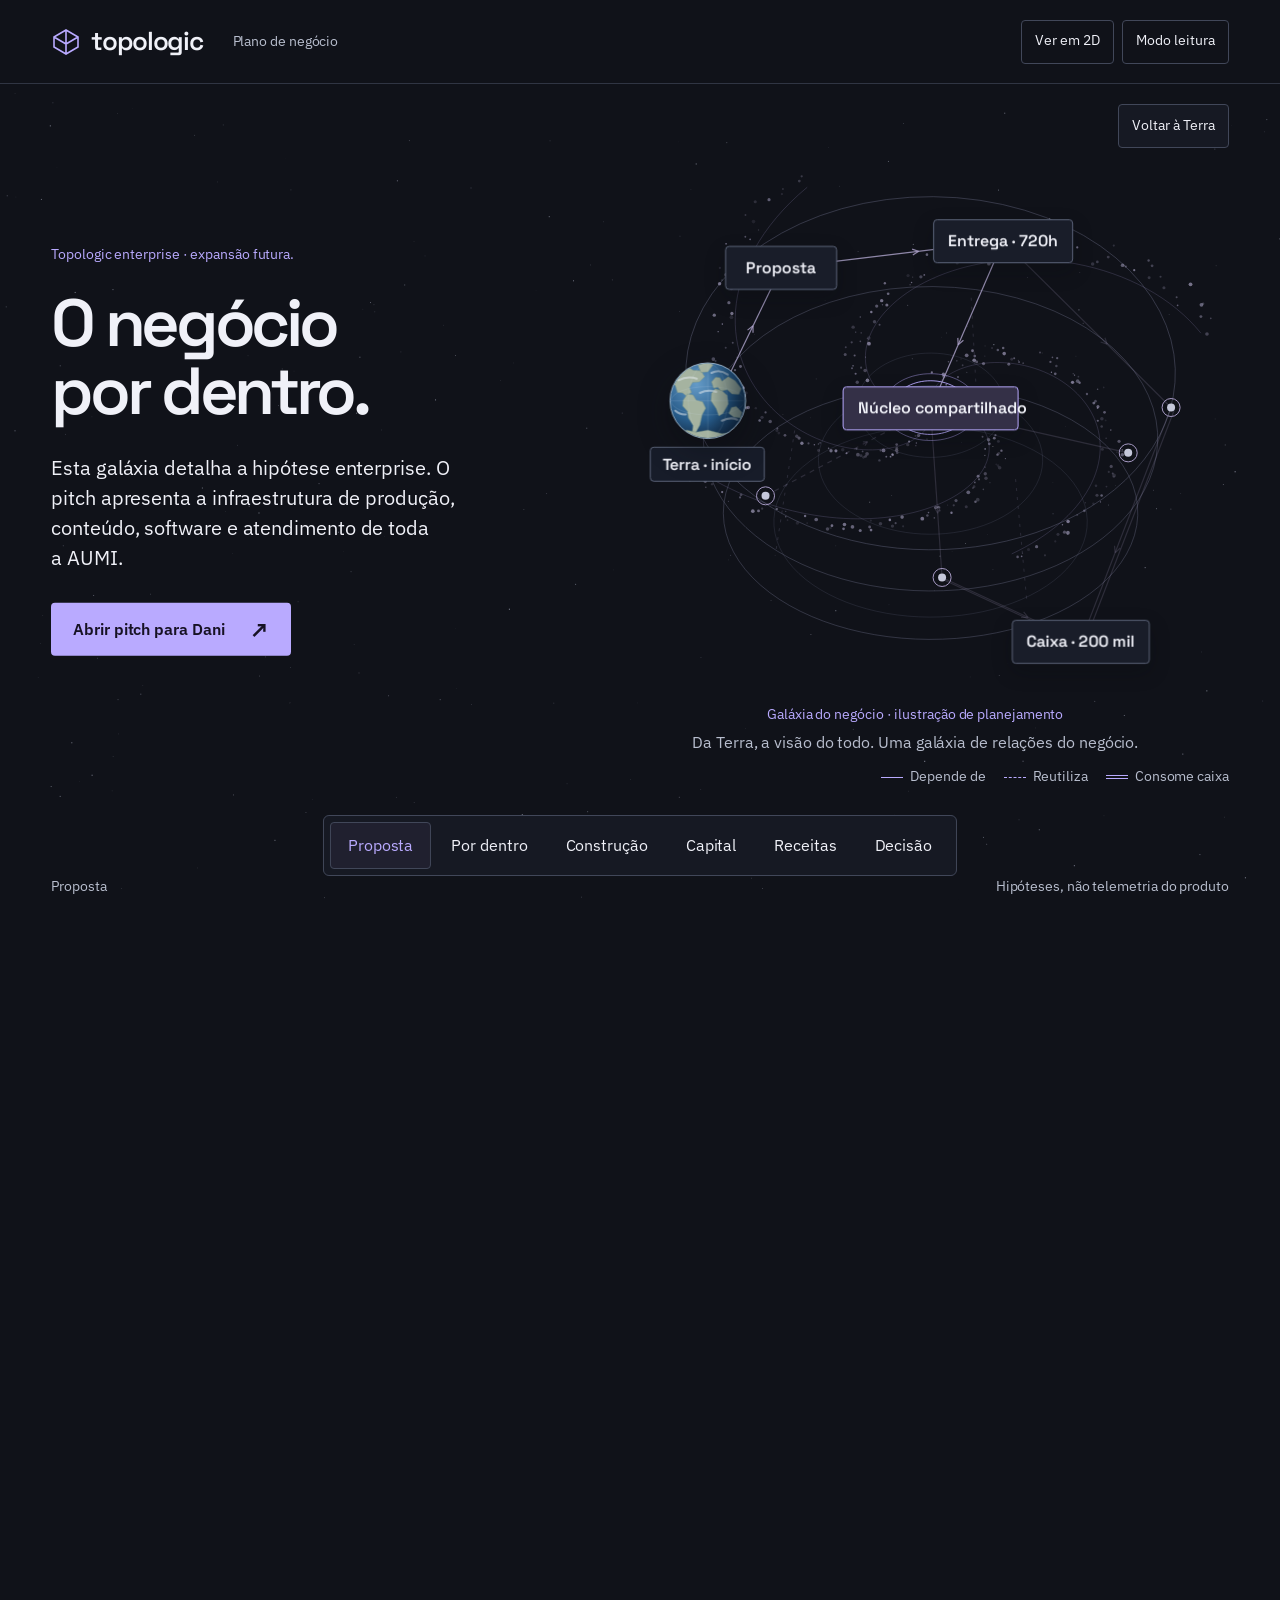
==== commit 394355bb: "Redesign Dani pitch around AUMI production infrastructure" ====
--- a/index.html
+++ b/index.html
@@ -24,7 +24,7 @@
 </div>
 <div data-sc-world-copy class="copy-layer">
 <section id="proposta" class="destination hero" data-destination="0" tabindex="-1" aria-labelledby="title-proposta">
-<p class="eyebrow">Topologic enterprise · expansão futura.</p><h1 id="title-proposta">O negócio<br>por dentro.</h1><p class="hero-intro">Esta galáxia detalha a hipótese enterprise, separada do portfólio inicial de Loja LATAM e Mapa de TI.</p><a class="primary" href="pitch.html">Abrir pitch para Dani <span aria-hidden="true">↗</span></a>
+<p class="eyebrow">Topologic enterprise · expansão futura.</p><h1 id="title-proposta">O negócio<br>por dentro.</h1><p class="hero-intro">Esta galáxia detalha a hipótese enterprise. O pitch apresenta a infraestrutura de produção, conteúdo, software e atendimento de toda a AUMI.</p><a class="primary" href="pitch.html">Abrir pitch para Dani <span aria-hidden="true">↗</span></a>
 <div class="linear-only"><h2>O que é o Topologic</h2><p>Uma plataforma para representar a operação em um grafo de conhecimento, consultar fontes autorizadas e apoiar decisões. Não é uma promessa de automação irrestrita nem uma operação já homologada.</p><p>A galáxia é um diagrama do negócio, não um modelo astronômico. A Terra representa o ponto de partida e retorno. O núcleo representa a tecnologia compartilhada; os braços organizam proposta, entrega, desenvolvimento, caixa e receitas.</p></div>
 </section>
 <section id="por-dentro" class="destination" data-destination="1" tabindex="-1" aria-labelledby="title-entrega">
